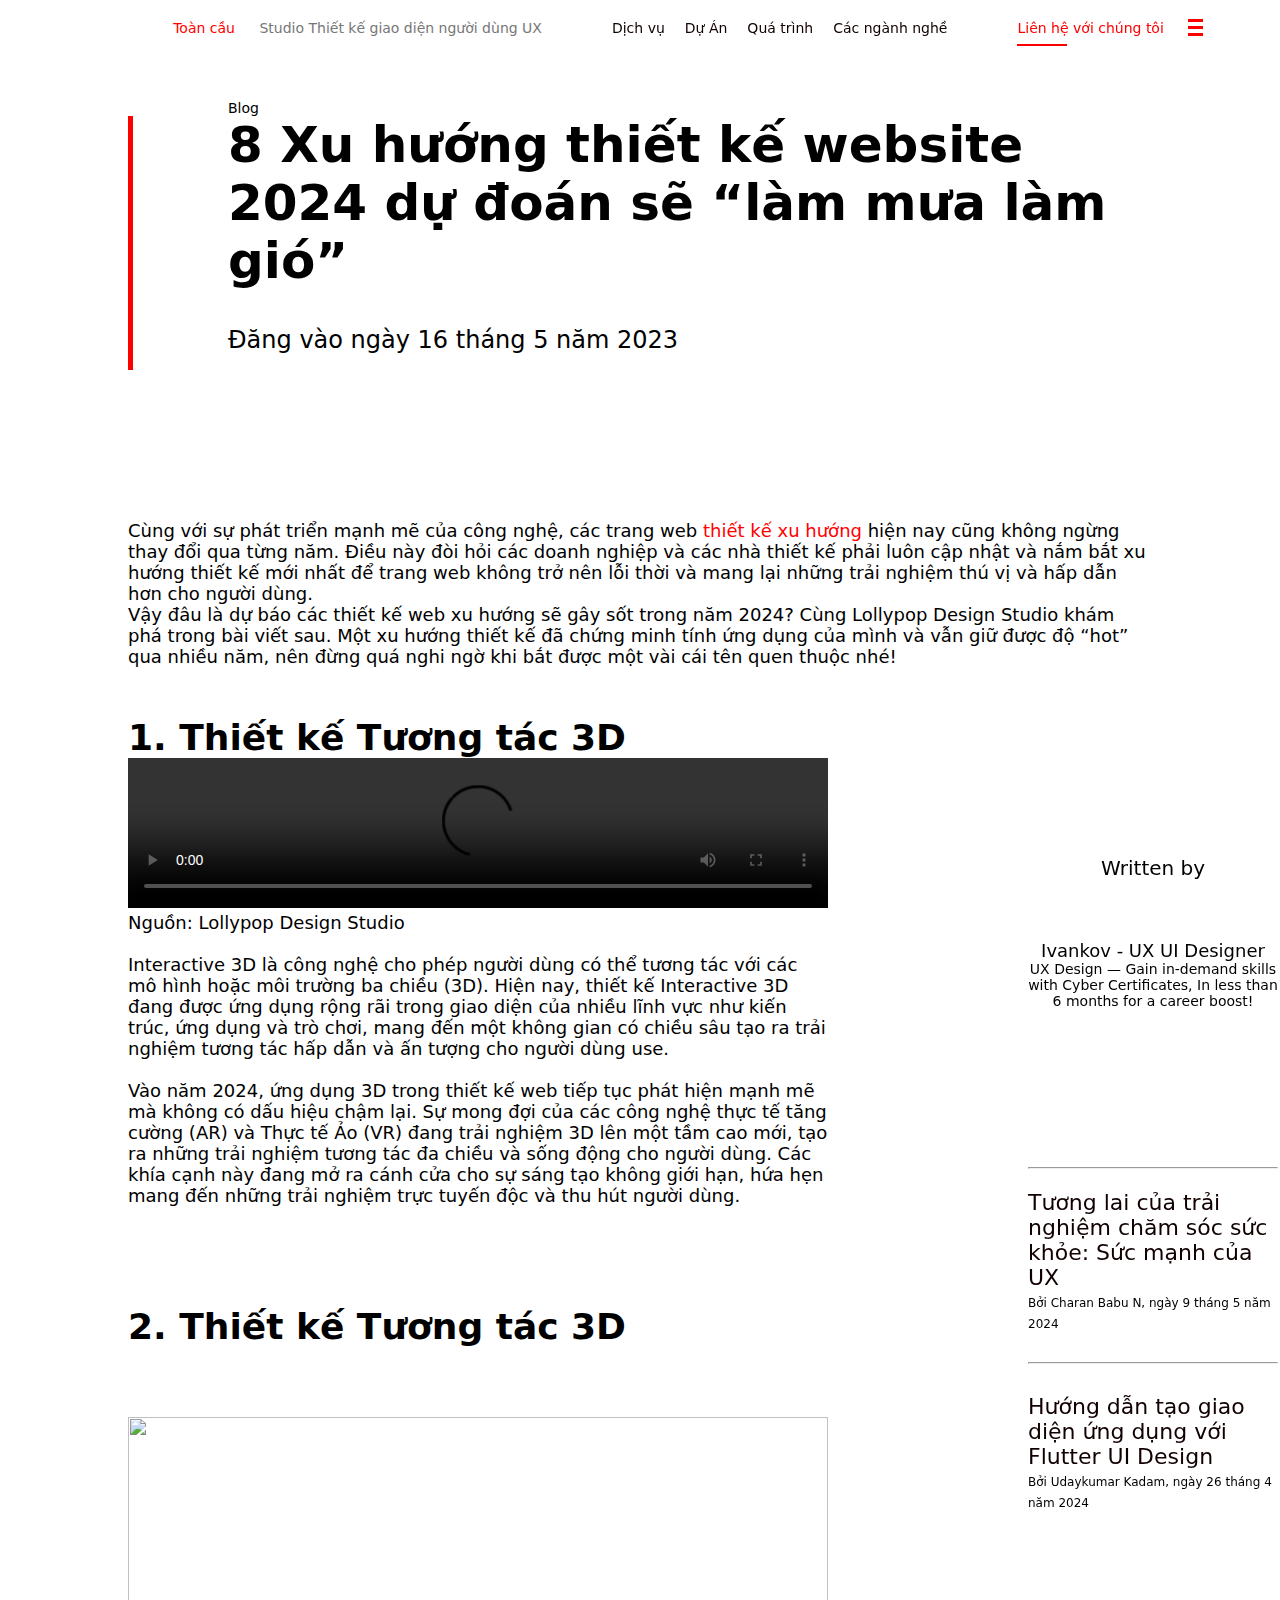
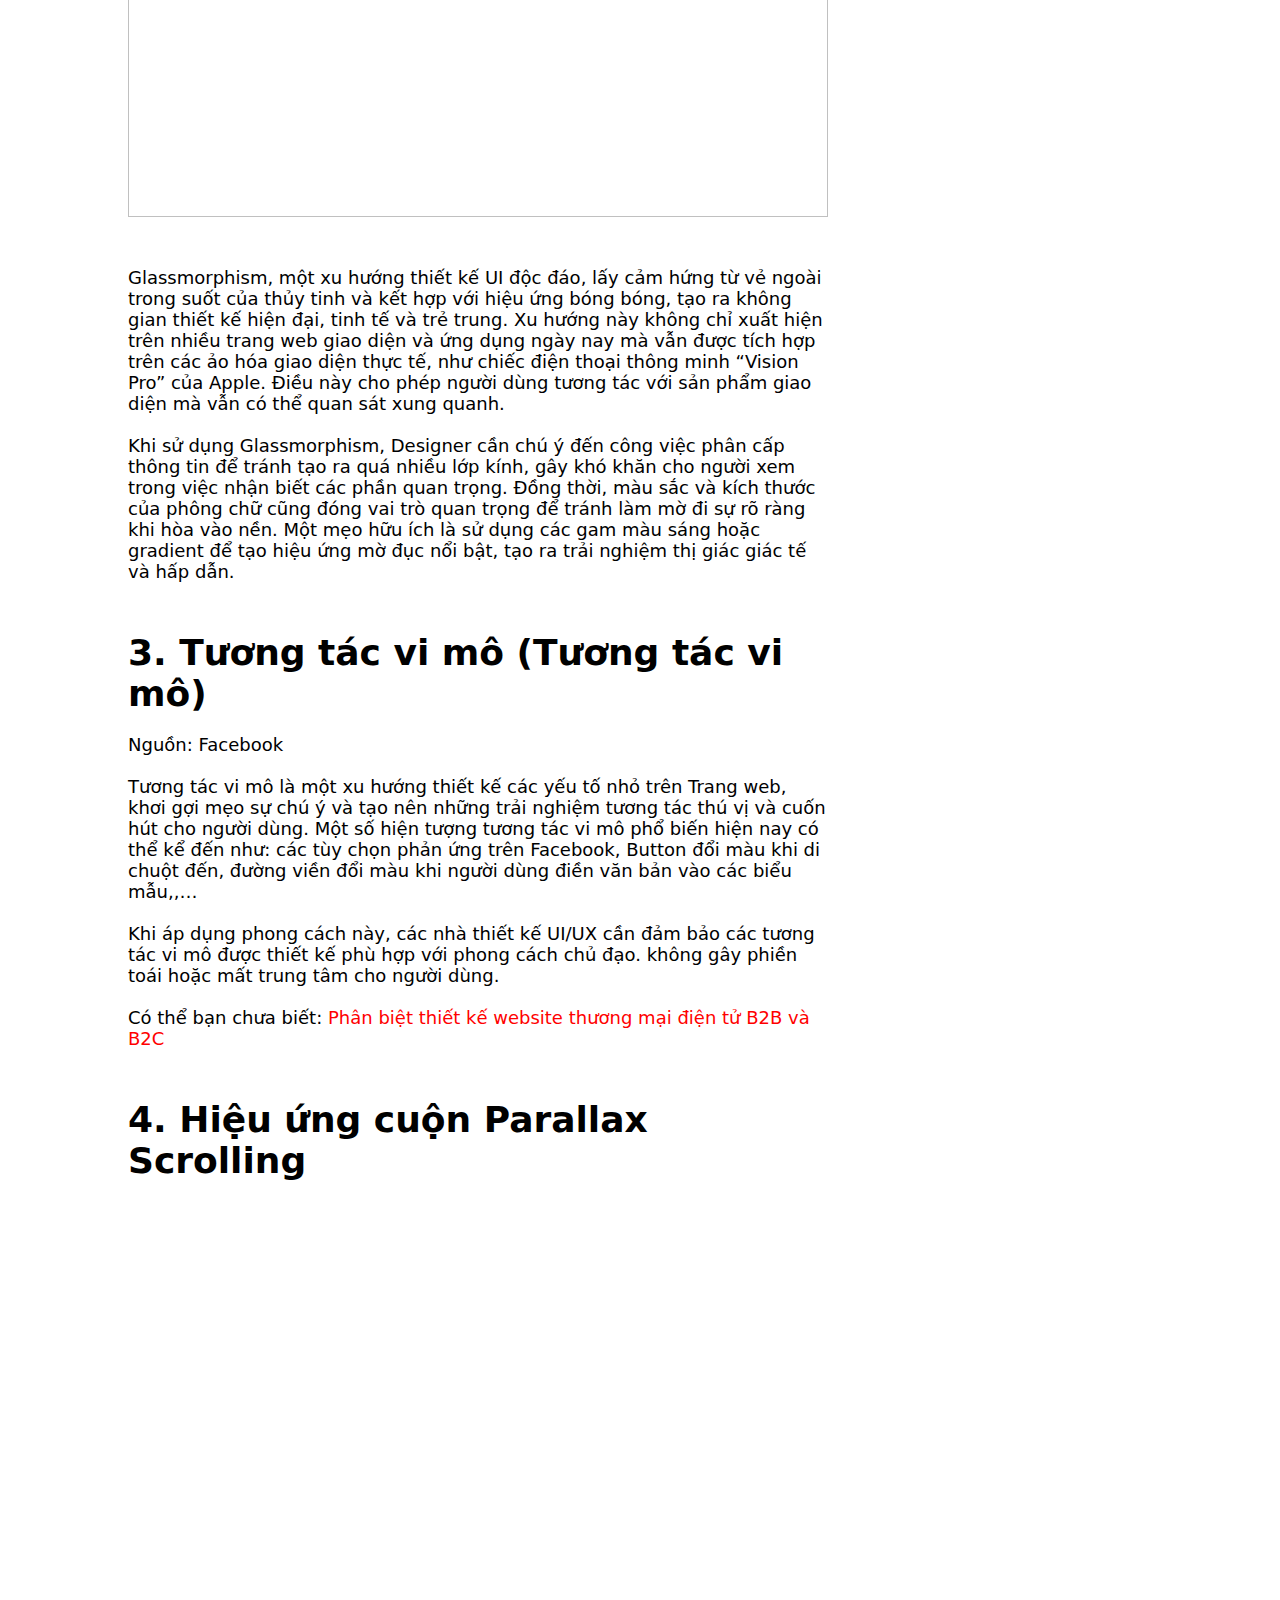
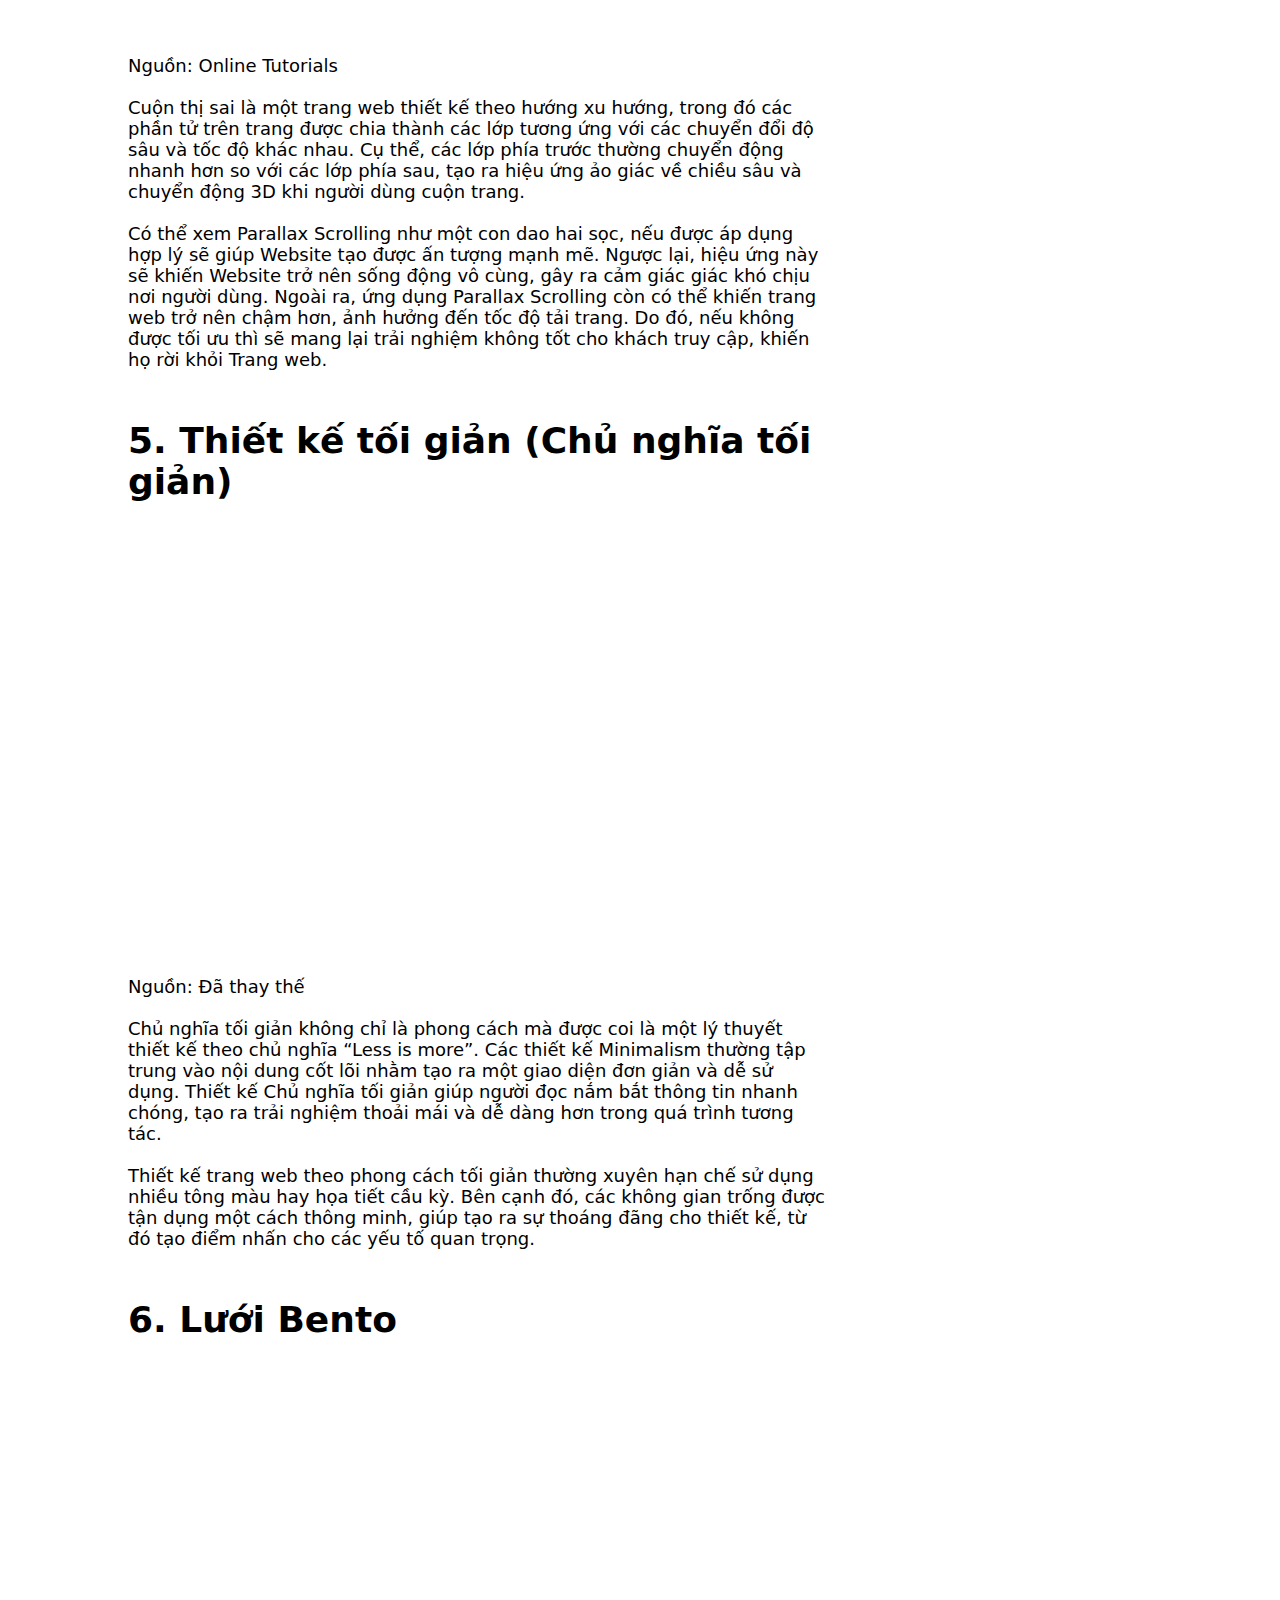
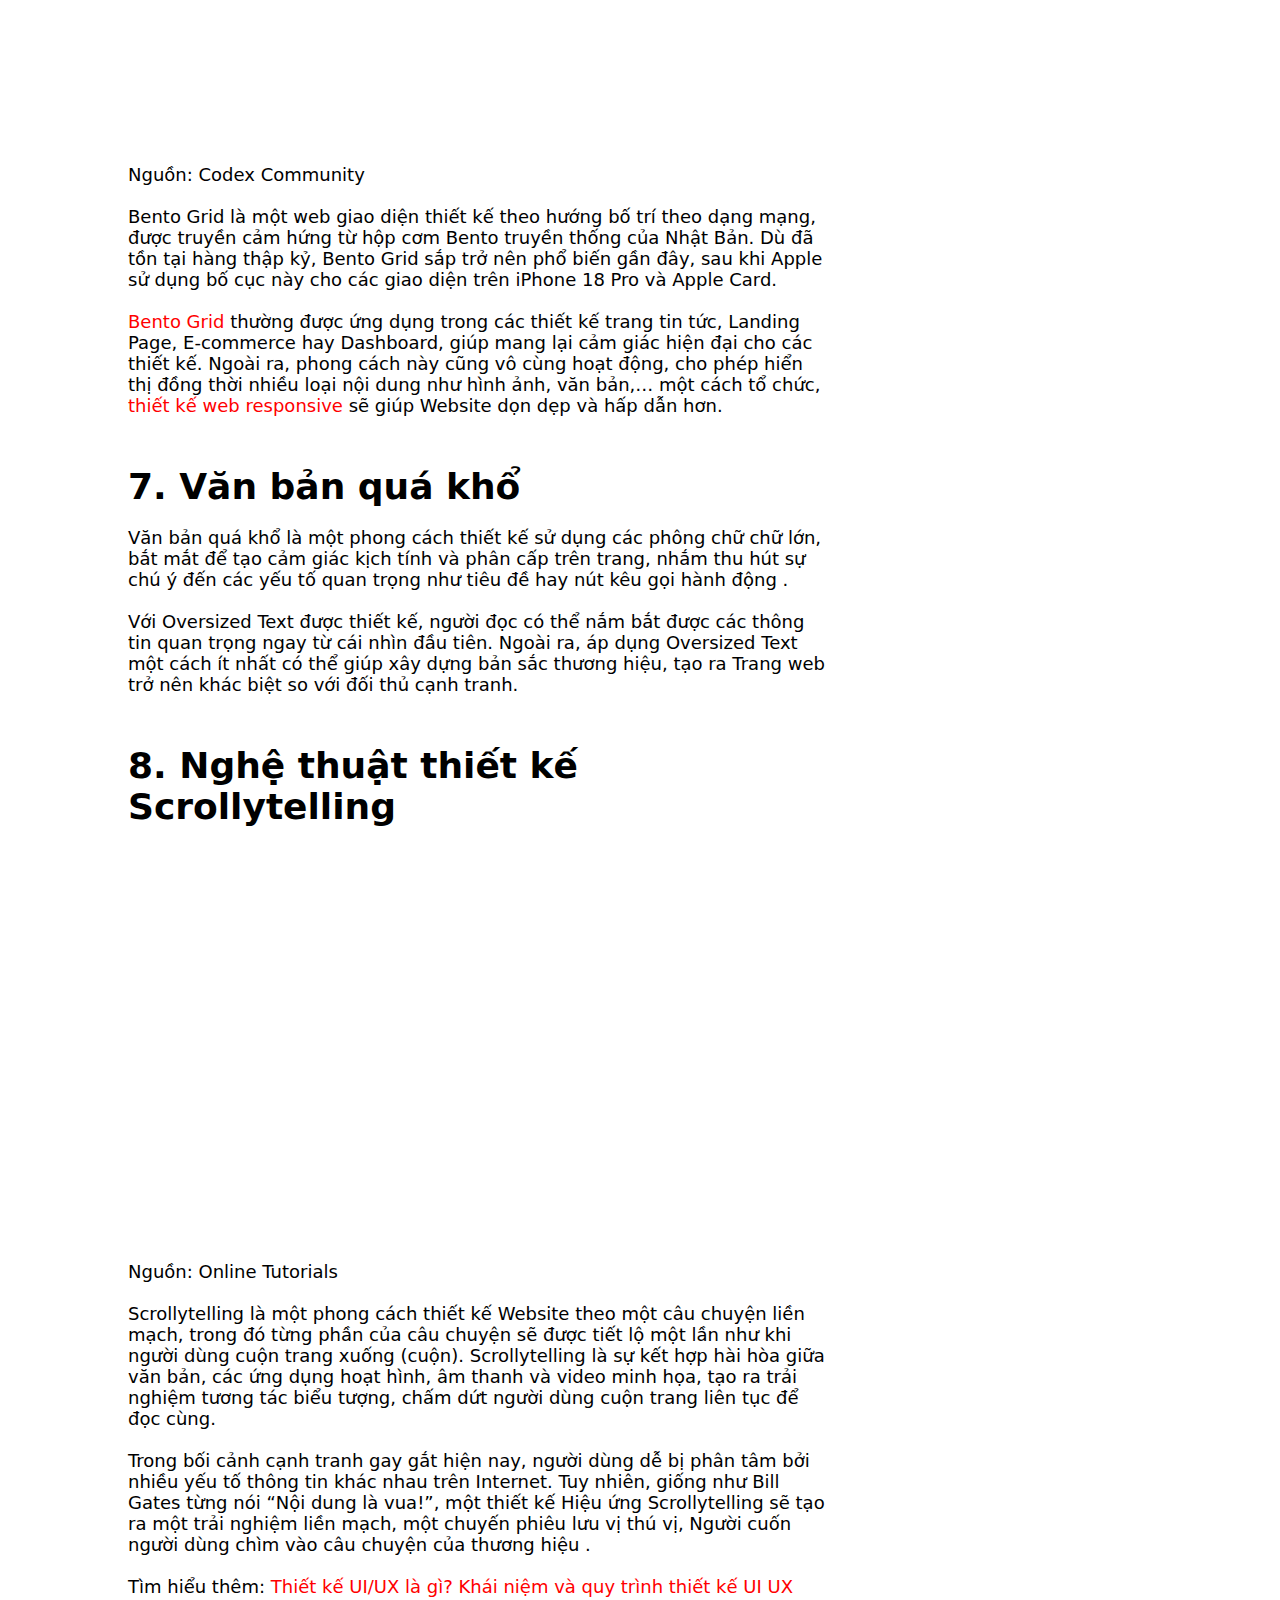
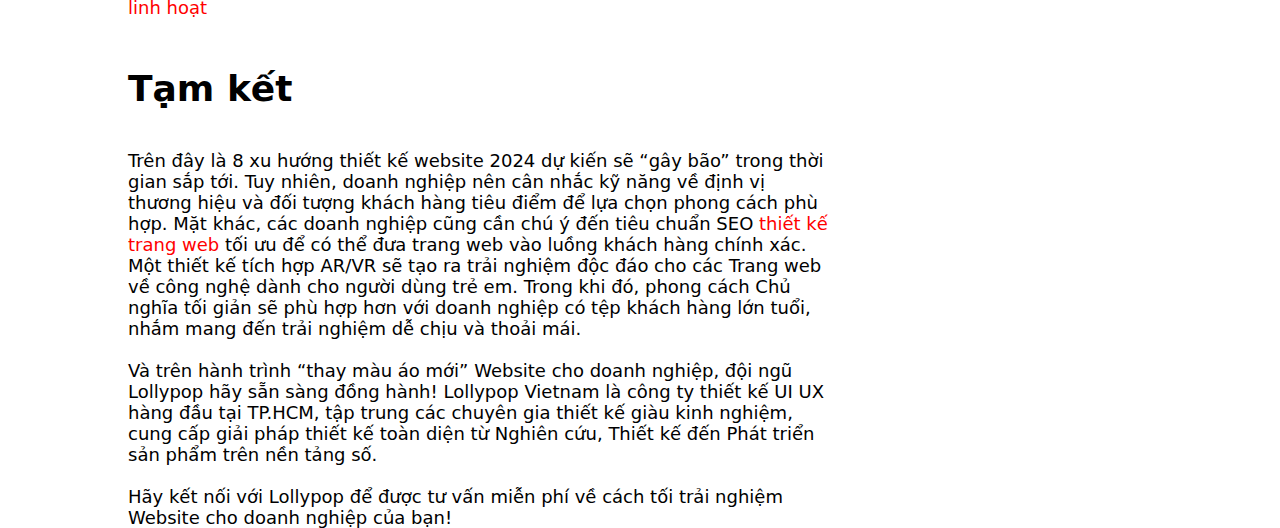
==== index.html @ e580ddae "first commit" ====
<!DOCTYPE html>
<html lang="en">
  <head>
    <meta charset="UTF-8" />
    <meta name="viewport" content="width=device-width, initial-scale=1.0" />
    <title>Document</title>
    <link rel="stylesheet" href="index.css" />
  </head>
  <body>
    <header class="header">
      <div class="container">
        <div class="logo">
          <img src="./img/youtube.png" alt="" width="45"/>
        </div>
        <div class="menu-head">
          <font style="color: #ff0000; margin-left: 100px;" class="drop">Toàn cầu</font>
          <span class="drop"
            ><img src="./img/down-arrow.png" alt="" width="10px"  class="drop"/>
          </span>
        </div>
        <span class="menu-head" style="margin-right: 50px; color:#777777;"
          >Studio Thiết kế giao diện người dùng UX</span
        >
        <ul class="menu-head" style="margin-right: 50px">
          <a href="" class="be"><li>Dịch vụ</li></a>
          <a href="" class="be"><li>Dự Án</li></a>
          <a href="" class="be"><li>Quá trình</li></a>
          <a href="" class="be"><li>Các ngành nghề</li></a>
        </ul>
        <div class="menu-head">
          <a href="" style="text-decoration: none;">
            <span class="contact" style="color: #ff0000"
              >Liên hệ với chúng tôi</span
            >
          </a>
        </div>
        <div class="menu-head">
          <div class="">
            <span class="rod"></span>
            <span class="rod"></span>
            <span class="rod"></span>
          </div>
        </div>
      </div>
    </header>
    <div class="main">
      <div class="advert" style="margin-bottom: 50px;">
        <span>Blog</span>
        <h3 style="font-size: 50px">
          8 Xu hướng thiết kế website 2024 dự đoán sẽ “làm mưa làm gió”
        </h3>
        <br>
        <div style="margin-top: 20px; font-size: 24px;">
          Đăng vào ngày 16 tháng 5 năm 2023
        </div>
      </div>
      <center>
        <div class="img-1" style="margin-top: 50px;" >
          <img
            src="https://lollypop.design/wp-content/uploads/2023/12/Xu-huong-thiet-ke.webp"
            alt=""
            width="900px";
          />
        </div>
      </center>
      <div style="margin-top: 50px; font-size: 18px" class="mid">
        <p>
          Cùng với sự phát triển mạnh mẽ của công nghệ, các trang web
          <span style="color: #ff0000">thiết kế xu hướng</span> hiện nay cũng
          không ngừng thay đổi qua từng năm. Điều này đòi hỏi các doanh nghiệp
          và các nhà thiết kế phải luôn cập nhật và nắm bắt xu hướng thiết kế
          mới nhất để trang web không trở nên lỗi thời và mang lại những trải
          nghiệm thú vị và hấp dẫn hơn cho người dùng.
          <br />
          Vậy đâu là dự báo các thiết kế web xu hướng sẽ gây sốt trong năm 2024?
          Cùng Lollypop Design Studio khám phá trong bài viết sau. Một xu hướng
          thiết kế đã chứng minh tính ứng dụng của mình và vẫn giữ được độ “hot”
          qua nhiều năm, nên đừng quá nghi ngờ khi bắt được một vài cái tên quen
          thuộc nhé!
        </p>
        <div class="introduce">
          <div style="margin-top: 50px; font-size: 18px">
            <h1>1. Thiết kế Tương tác 3D</h1>
            <video
              src="./video/5447981688879.mp4"
              type="video/mp4"
              autoplay="autoplay"
              controls
              width="700px"
            ></video>
            <span>
              Nguồn: Lollypop Design Studio <br />
              <br />
              Interactive 3D là công nghệ cho phép người dùng có thể tương tác
              với các mô hình hoặc môi trường ba chiều (3D). Hiện nay, thiết kế
              Interactive 3D đang được ứng dụng rộng rãi trong giao diện của
              nhiều lĩnh vực như kiến ​​trúc, ứng dụng và trò chơi, mang đến một
              không gian có chiều sâu tạo ra trải nghiệm tương tác hấp dẫn và ấn
              tượng cho người dùng use. <br />
              <br />
              Vào năm 2024, ứng dụng 3D trong thiết kế web tiếp tục phát hiện
              mạnh mẽ mà không có dấu hiệu chậm lại. Sự mong đợi của các công
              nghệ thực tế tăng cường (AR) và Thực tế Ảo (VR) đang trải nghiệm
              3D lên một tầm cao mới, tạo ra những trải nghiệm tương tác đa
              chiều và sống động cho người dùng. Các khía cạnh này đang mở ra
              cánh cửa cho sự sáng tạo không giới hạn, hứa hẹn mang đến những
              trải nghiệm trực tuyến độc và thu hút người dùng.
            </span>

            <h1 style="margin: 100px 0 70px 0">2. Thiết kế Tương tác 3D</h1>
            <img
              class="img-2"
              src="https://lollypop.design/wp-content/uploads/2023/12/Glassmorphism.webp"
              alt=""
              width="100%"
              height="400px"
              style="margin-bottom: 50px"
            />
            <span>
              Glassmorphism, một xu hướng thiết kế UI độc đáo, lấy cảm hứng từ
              vẻ ngoài trong suốt của thủy tinh và kết hợp với hiệu ứng bóng
              bóng, tạo ra không gian thiết kế hiện đại, tinh tế và trẻ trung.
              Xu hướng này không chỉ xuất hiện trên nhiều trang web giao diện và
              ứng dụng ngày nay mà vẫn được tích hợp trên các ảo hóa giao diện
              thực tế, như chiếc điện thoại thông minh “Vision Pro” của Apple.
              Điều này cho phép người dùng tương tác với sản phẩm giao diện mà
              vẫn có thể quan sát xung quanh. <br />
              <br />
              Khi sử dụng Glassmorphism, Designer cần chú ý đến công việc phân
              cấp thông tin để tránh tạo ra quá nhiều lớp kính, gây khó khăn cho
              người xem trong việc nhận biết các phần quan trọng. Đồng thời, màu
              sắc và kích thước của phông chữ cũng đóng vai trò quan trọng để
              tránh làm mờ đi sự rõ ràng khi hòa vào nền. Một mẹo hữu ích là sử
              dụng các gam màu sáng hoặc gradient để tạo hiệu ứng mờ đục nổi
              bật, tạo ra trải nghiệm thị giác giác tế và hấp dẫn.
            </span>
            <h1 style="margin: 50px 0 20px 0">
              3. Tương tác vi mô (Tương tác vi mô)
            </h1>
            <span> Nguồn: Facebook </span><br />
            <br />
            Tương tác vi mô là một xu hướng thiết kế các yếu tố nhỏ trên Trang
            web, khơi gợi mẹo sự chú ý và tạo nên những trải nghiệm tương tác
            thú vị và cuốn hút cho người dùng. Một số hiện tượng tương tác vi mô
            phổ biến hiện nay có thể kể đến như: các tùy chọn phản ứng trên
            Facebook, Button đổi màu khi di chuột đến, đường viền đổi màu khi
            người dùng điền văn bản vào các biểu mẫu,,… <br />
            <br />
            Khi áp dụng phong cách này, các nhà thiết kế UI/UX cần đảm bảo các
            tương tác vi mô được thiết kế phù hợp với phong cách chủ đạo. không
            gây phiền toái hoặc mất trung tâm cho người dùng. <br />
            <br />
            Có thể bạn chưa biết:
            <a class="bf"
              style="text-decoration: none; font-weight: 500; color: #ff0000"
              href="https://ecpmedia.vn/phan-biet-website-b2b-va-website-b2c.html#:~:text=Tr%C3%AAn%20trang%20web%20B2B%2C%20kh%C3%A1ch,%C4%91%C6%A1n%20h%C3%A0ng%20th%C6%B0%E1%BB%9Dng%20nh%E1%BB%8F%20h%C6%A1n."
              >Phân biệt thiết kế website thương mại điện tử B2B và B2C</a
            >
            <h1 style="margin: 50px 0 20px 0">
              4. Hiệu ứng cuộn Parallax Scrolling
            </h1>

            <iframe
              width="100%"
              height="400px"
              src="https://www.youtube.com/embed/1wfeqDyMUx4?si=R-SqBSIS5teNuy8n"
              title="YouTube video player"
              frameborder="0"
              allow="accelerometer; autoplay; clipboard-write; encrypted-media; gyroscope; picture-in-picture; web-share"
              referrerpolicy="strict-origin-when-cross-origin"
              allowfullscreen
              style="margin-bottom: 50px"
            ></iframe>
            <span
              >Nguồn: Online Tutorials <br />
              <br />
              Cuộn thị sai là một trang web thiết kế theo hướng xu hướng, trong
              đó các phần tử trên trang được chia thành các lớp tương ứng với
              các chuyển đổi độ sâu và tốc độ khác nhau. Cụ thể, các lớp phía
              trước thường chuyển động nhanh hơn so với các lớp phía sau, tạo ra
              hiệu ứng ảo giác về chiều sâu và chuyển động 3D khi người dùng
              cuộn trang. <br />
              <br />
              Có thể xem Parallax Scrolling như một con dao hai sọc, nếu được áp
              dụng hợp lý sẽ giúp Website tạo được ấn tượng mạnh mẽ. Ngược lại,
              hiệu ứng này sẽ khiến Website trở nên sống động vô cùng, gây ra
              cảm giác giác khó chịu nơi người dùng. Ngoài ra, ứng dụng Parallax
              Scrolling còn có thể khiến trang web trở nên chậm hơn, ảnh hưởng
              đến tốc độ tải trang. Do đó, nếu không được tối ưu thì sẽ mang lại
              trải nghiệm không tốt cho khách truy cập, khiến họ rời khỏi Trang
              web.
            </span>
            <h1 style="margin: 50px 0 20px 0">
              5. Thiết kế tối giản (Chủ nghĩa tối giản)
            </h1>
            <iframe width="100%" height="400px" src="https://www.youtube.com/embed/hKqfo_IlpHw?si=e-3-QXuI9QgFCE3s" title="YouTube video player" 
            frameborder="0" allow="accelerometer; autoplay; clipboard-write; encrypted-media; gyroscope; picture-in-picture; web-share" 
            referrerpolicy="strict-origin-when-cross-origin" allowfullscreen style="margin-bottom: 50px">
            </iframe>
            <span
              >Nguồn: Đã thay thế<br />
              <br />
              Chủ nghĩa tối giản không chỉ là phong cách mà được coi là một lý thuyết thiết kế theo chủ nghĩa “Less is more”. Các thiết kế Minimalism thường tập trung vào nội dung cốt lõi nhằm tạo ra một giao diện đơn giản và dễ sử dụng. Thiết kế Chủ nghĩa tối giản giúp người đọc nắm bắt thông tin nhanh chóng, tạo ra trải nghiệm thoải mái và dễ dàng hơn trong quá trình tương tác. <br />
              <br />
              Thiết kế trang web theo phong cách tối giản thường xuyên hạn chế sử dụng nhiều tông màu hay họa tiết cầu kỳ. Bên cạnh đó, các không gian trống được tận dụng một cách thông minh, giúp tạo ra sự thoáng đãng cho thiết kế, từ đó tạo điểm nhấn cho các yếu tố quan trọng.
            </span>
            <h1 style="margin: 50px 0 20px 0">
              6. Lưới Bento 
            </h1>
            <iframe width="100%" height="400" src="https://www.youtube.com/embed/yJnKIEogUbM?si=kvM3NB99e82Geryz" title="YouTube video player" frameborder="0" allow="accelerometer; autoplay; clipboard-write; encrypted-media; gyroscope; picture-in-picture; web-share" referrerpolicy="strict-origin-when-cross-origin" allowfullscreen></iframe>
            <span
              >Nguồn: Codex Community <br />
              <br />
              Bento Grid là một web giao diện thiết kế theo hướng bố trí theo dạng mạng, được truyền cảm hứng từ hộp cơm Bento truyền thống của Nhật Bản. Dù đã tồn tại hàng thập kỷ, Bento Grid sắp trở nên phổ biến gần đây, sau khi Apple sử dụng bố cục này cho các giao diện trên iPhone 18 Pro và Apple Card. <br />
              <br />
             <a href="" class="bf">Bento Grid</a> thường được ứng dụng trong các thiết kế trang tin tức, Landing Page, E-commerce hay Dashboard, giúp mang lại cảm giác hiện đại cho các thiết kế. Ngoài ra, phong cách này cũng vô cùng hoạt động, cho phép hiển thị đồng thời nhiều loại nội dung như hình ảnh, văn bản,… một cách tổ chức,  <a href="" class="bf">thiết kế web responsive</a> sẽ giúp Website dọn dẹp và hấp dẫn hơn. 
            </span>
            <h1 style="margin: 50px 0 20px 0">
              7. Văn bản quá khổ 
            </h1>
            <span> 
              Văn bản quá khổ là một phong cách thiết kế sử dụng các phông chữ chữ lớn, bắt mắt để tạo cảm giác kịch tính và phân cấp trên trang, nhắm thu hút sự chú ý đến các yếu tố quan trọng như tiêu đề hay nút kêu gọi hành động . <br />
              <br>
              Với Oversized Text được thiết kế, người đọc có thể nắm bắt được các thông tin quan trọng ngay từ cái nhìn đầu tiên. Ngoài ra, áp dụng Oversized Text một cách ít nhất có thể giúp xây dựng bản sắc thương hiệu, tạo ra Trang web trở nên khác biệt so với đối thủ cạnh tranh.
            </span>
            <h1 style="margin: 50px 0 20px 0">
              8. Nghệ thuật thiết kế Scrollytelling  
            </h1>
            <iframe width="100%" height="400" src="https://www.youtube.com/embed/jPynh2Ul4Aw?si=-gxBsfIbNi-ZfkmP" title="YouTube video player" frameborder="0" allow="accelerometer; autoplay; clipboard-write; encrypted-media; gyroscope; picture-in-picture; web-share" referrerpolicy="strict-origin-when-cross-origin" allowfullscreen style="margin-bottom: 10px;"></iframe>
            <span
              >Nguồn: Online Tutorials <br />
              <br />
              Scrollytelling là một phong cách thiết kế Website theo một câu chuyện liền mạch, trong đó từng phần của câu chuyện sẽ được tiết lộ một lần như khi người dùng cuộn trang xuống (cuộn). Scrollytelling là sự kết hợp hài hòa giữa văn bản, các ứng dụng hoạt hình, âm thanh và video minh họa, tạo ra trải nghiệm tương tác biểu tượng, chấm dứt người dùng cuộn trang liên tục để đọc cùng. <br />
              <br />
              Trong bối cảnh cạnh tranh gay gắt hiện nay, người dùng dễ bị phân tâm bởi nhiều yếu tố thông tin khác nhau trên Internet. Tuy nhiên, giống như Bill Gates từng nói “Nội dung là vua!”, một thiết kế Hiệu ứng Scrollytelling sẽ tạo ra một trải nghiệm liền mạch, một chuyến phiêu lưu vị thú vị, Người cuốn người dùng chìm vào câu chuyện của thương hiệu . 
              <br>
              <br>
              Tìm hiểu thêm: <a href="" class="bf">Thiết kế UI/UX là gì? Khái niệm và quy trình thiết kế UI UX linh hoạt</a>
            </span> 
            <h1 style="margin: 50px 0 20px 0">
              Tạm kết
            </h1>
            <span
              > 
              <br />
              Trên đây là 8 xu hướng thiết kế website 2024 dự kiến ​​sẽ “gây bão” trong thời gian sắp tới. Tuy nhiên, doanh nghiệp nên cân nhắc kỹ năng về định vị thương hiệu và đối tượng khách hàng tiêu điểm để lựa chọn phong cách phù hợp. Mặt khác, các doanh nghiệp cũng cần chú ý đến tiêu chuẩn SEO <a href="" class="bf">thiết kế trang web</a> tối ưu để có thể đưa trang web vào luồng khách hàng chính xác. Một thiết kế tích hợp AR/VR sẽ tạo ra trải nghiệm độc đáo cho các Trang web về công nghệ dành cho người dùng trẻ em. Trong khi đó, phong cách Chủ nghĩa tối giản sẽ phù hợp hơn với doanh nghiệp có tệp khách hàng lớn tuổi, nhắm mang đến trải nghiệm dễ chịu và thoải mái. <br />
              <br />
              Và trên hành trình “thay màu áo mới” Website cho doanh nghiệp, đội ngũ Lollypop hãy sẵn sàng đồng hành! Lollypop Vietnam là  công ty thiết kế UI UX hàng đầu tại TP.HCM, tập trung các chuyên gia thiết kế giàu kinh nghiệm, cung cấp giải pháp thiết kế toàn diện từ Nghiên cứu, Thiết kế đến Phát triển sản phẩm trên nền tảng số. 
              <br> <br>
              Hãy kết nối với Lollypop để được tư vấn miễn phí về cách tối trải nghiệm Website cho doanh nghiệp của bạn!
            </span>
          </div>
          <div class="my-profile">
            <div class="profile" style="padding-left: 200px">
              <div class="avt">
                <span style="font-size: 20px; margin: 30px"> Written by</span>
                <img
                  src="https://i.pinimg.com/564x/b9/28/e1/b928e1f1ea31e024cf2ceb8fe65083db.jpg"
                  alt=""
                  style="border-radius: 50%"
                  width="200px"
                />
                <span style="margin-top: 30px;">Ivankov - UX UI Designer </span>
                <center style="font-size: 14px">
                  UX Design — Gain in-demand skills with Cyber Certificates, In
                  less than 6 months for a career boost!
                </center>
              </div>
              <hr style="width:100%; margin-top: px;">
              <br>
              <div>
                <a href="" style="text-decoration: none; font-weight: 500; color: #110000; font-size: 22px;">Tương lai của trải nghiệm chăm sóc sức khỏe: Sức mạnh của UX</a> <br>
               
                <span style="font-size: 12px;">
                   Bởi
                  Charan Babu N, ngày 9 tháng 5 năm 2024
                </span> 
                <hr style="width:100%; margin: 30px 0 30px 0;">
                <a href="" style="text-decoration: none; font-weight: 500; color: #110000; font-size: 22px;">Hướng dẫn tạo giao diện ứng dụng với Flutter UI Design
                 </a> <br>
             
                  <span style="font-size: 20px; font-size: 12px;">
                    Bởi Udaykumar Kadam, ngày 26 tháng 4 năm 2024
                 </span> 
            </div>
          </div>
        </div>
        
      </div>
      
    </div>
     
  </body>
</html>
---- index.css ----
* {
  box-sizing: border-box;
  padding: 0;
  margin: 0;
}
body {
  font-family: system-ui, "Segoe UI", "Open Sans", "Helvetica Neue", sans-serif;
  background-color: #ffffff;
  display: flex;
  justify-content: center;
  font-size: 14px;
  flex-direction: column;
  align-items: center;
  width: 100%;
}
header {
  display: flex;
  align-items: center;
  justify-content: center;
}
.container {
  display: flex;
  flex-direction: row;
  align-items: center;
  justify-content: center;
  width: 100%;
  margin-top: 45px;
  padding-top: 10px;
  border-radius: 10px;
  position: fixed;
  background-color: #ffffff;
  z-index: 999;
  transition: 0.3s;
}

ul.menu-head {
  list-style: none;
  display: flex;
  flex-direction: row;
}
ul.menu-head li {
  padding: 10px;
}
.menu-head {
  margin: 0 10px 0 10px;
  position: relative;
}
span.contact::before {
  content: "";
  width: 50px;
  height: 2px;
  bottom: -10px;
  background-color: #ff0000;
  position: absolute;
  transition: 0.2s;
}
span.contact:hover::before {
  width: 100%;
}
.rod {
  display: block;
  width: 15px;
  height: 3px;
  background-color: #ff0000;
  position: relative;
  margin: 4px;
}
.main {
  width: 80%;
  display: flex;
  justify-content: center;
  flex-direction: column;
}
.advert {
  margin-top: 100px;
  width: 100%;
  position: relative;
  padding-left: 100px;
  transition: 0.3s;
}
.advert h3::before {
  content: "";
  width: 5px;
  height: 100%;
  left: 0;
  background-color: #ff0000;
  position: absolute;
  transition: 0.2s;
}
.advert h3:hover::before {
  width: 20px;
}

div.img {
  position: relative;
}
.img-1 img {
  transition: 0.5s;
}
.img-1 img:hover {
  width: 910px;
}
img.img-2 {
  transition: 0.3s;
}
img.img-2:hover {
  width: 101%;
}
.introduce {
  display: flex;
  position: relative;
  width: 70%;
}

.profile {
  position: -webkit-sticky;
  position: sticky;
  top: 10px;
  display: flex;
  align-items: center;
  justify-content: center;
  flex-direction: column;
}
.avt {
  background-color: #fff;
  width: 250px;
  height: 500px;
  display: flex;
  align-items: center;
  justify-content: center;
  flex-direction: column;
}
.bf {
  text-decoration: none;
  font-weight: 500;
  color: #ff0000;
  position: relative;
}
a.bf::before {
  content: "";
  width: 0px;
  height: 2px;
  bottom: 0;
  background-color: #ff0000;
  position: absolute;
  transition: 0.3s;
}
a.bf:hover::before {
  width: 100%;
}
.be {
  text-decoration: none;
  color: #110000;
  position: relative;
}
a.be::before {
  content: "";
  width: 0px;
  height: 2px;
  bottom: 0;
  background-color: #110000;
  position: absolute;
  transition: 0.3s;
}
a.be:hover::before {
  width: 100%;
}

.end {
  margin: 50px 0 50px 0;
  width: 100%;
  height: 200px;
  background-color: #001100;
  border-radius: 4px;
  display: flex;
  align-items: center;
  justify-content: center;
}

.button {
  padding: 1em 2em;
  border: none;
  border-radius: 5px;
  font-weight: bold;
  letter-spacing: 2px;
  text-transform: uppercase;
  color: #ff0000;
  transition: all 500ms;
  font-size: 18px;
  position: relative;
  overflow: hidden;
  outline: 2px solid #ff0000;
}

button:hover {
  color: #ffffff;
  transform: scale(1.05);
  outline: 2px solid #ff0000;
  box-shadow: 2px 3px 10px -2px #ff0000;
}

button::before {
  content: "";
  position: absolute;
  left: -50px;
  top: 0;
  width: 0;
  height: 100%;
  background-color: #ff0000;
  transform: skewX(45deg);
  z-index: -1;
  transition: width 500ms;
}

button:hover::before {
  width: 200%;
}
.drop:hover {
  cursor: pointer;
}
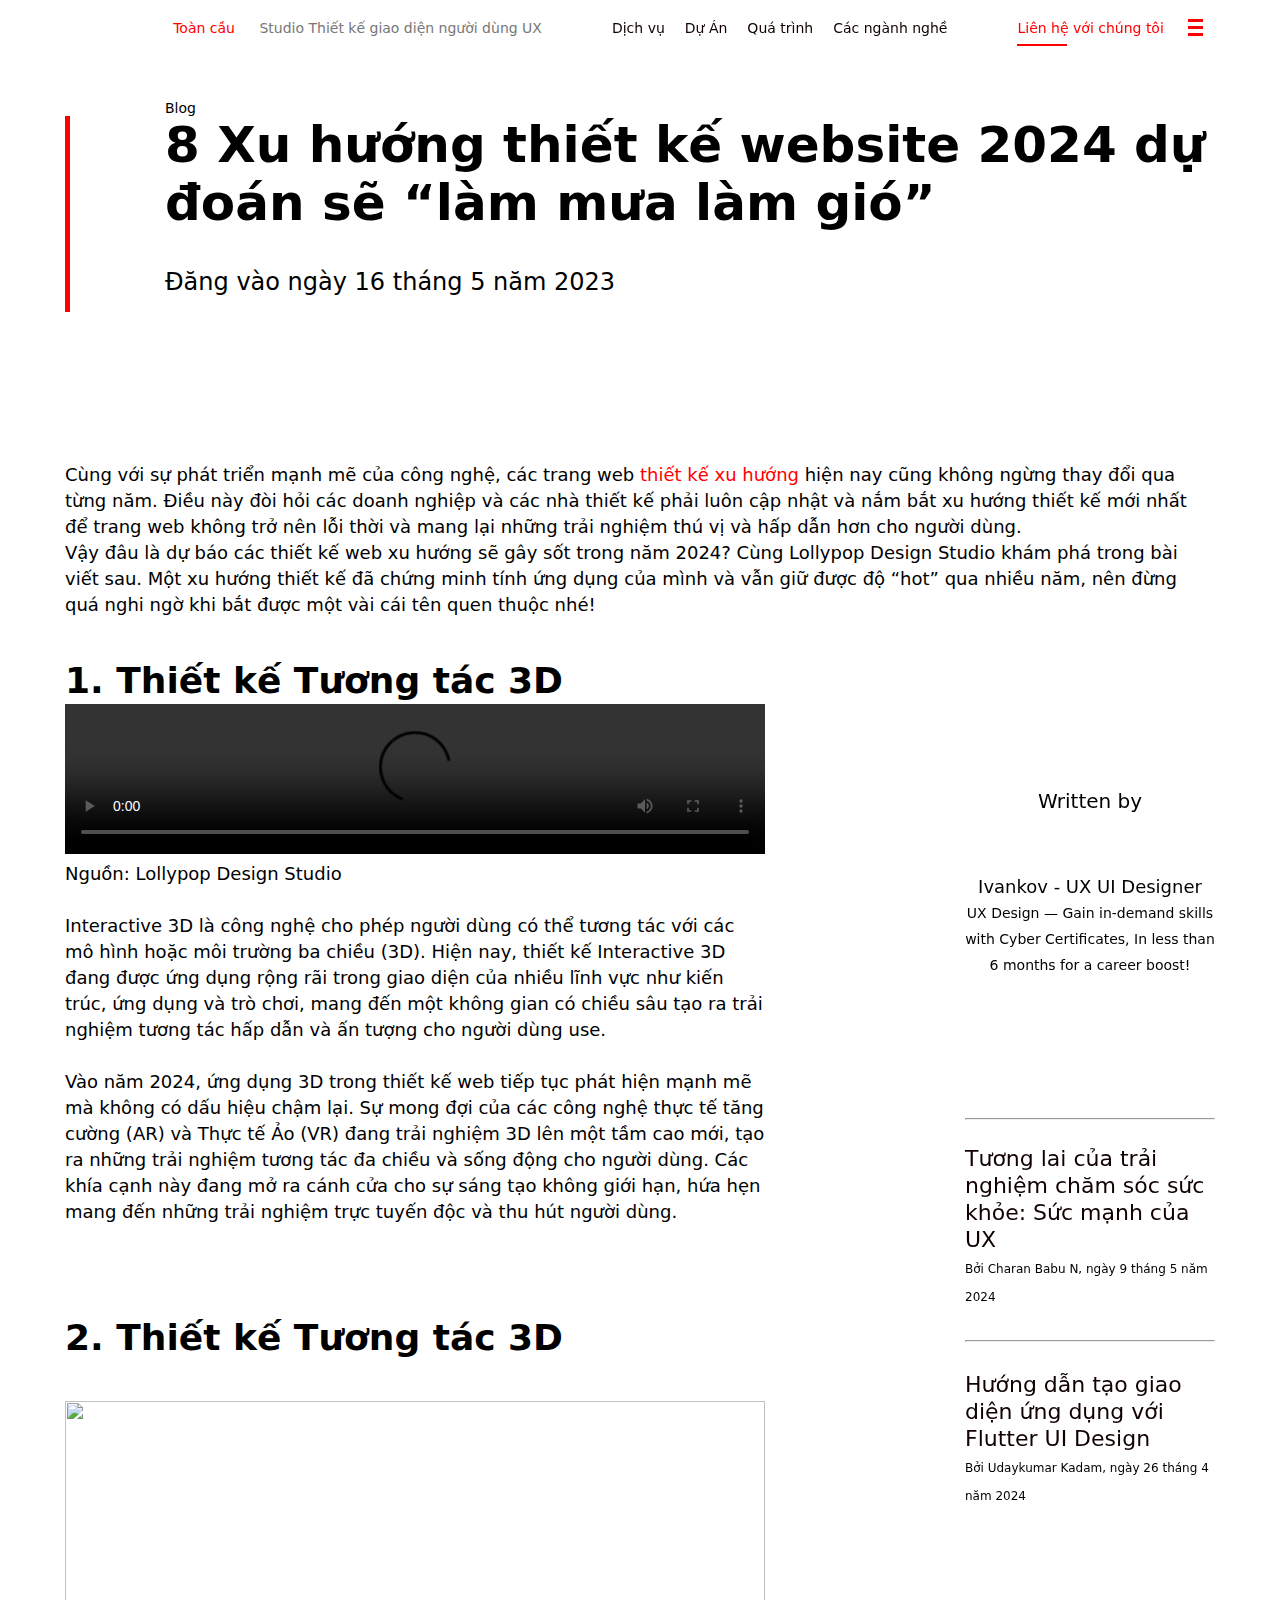
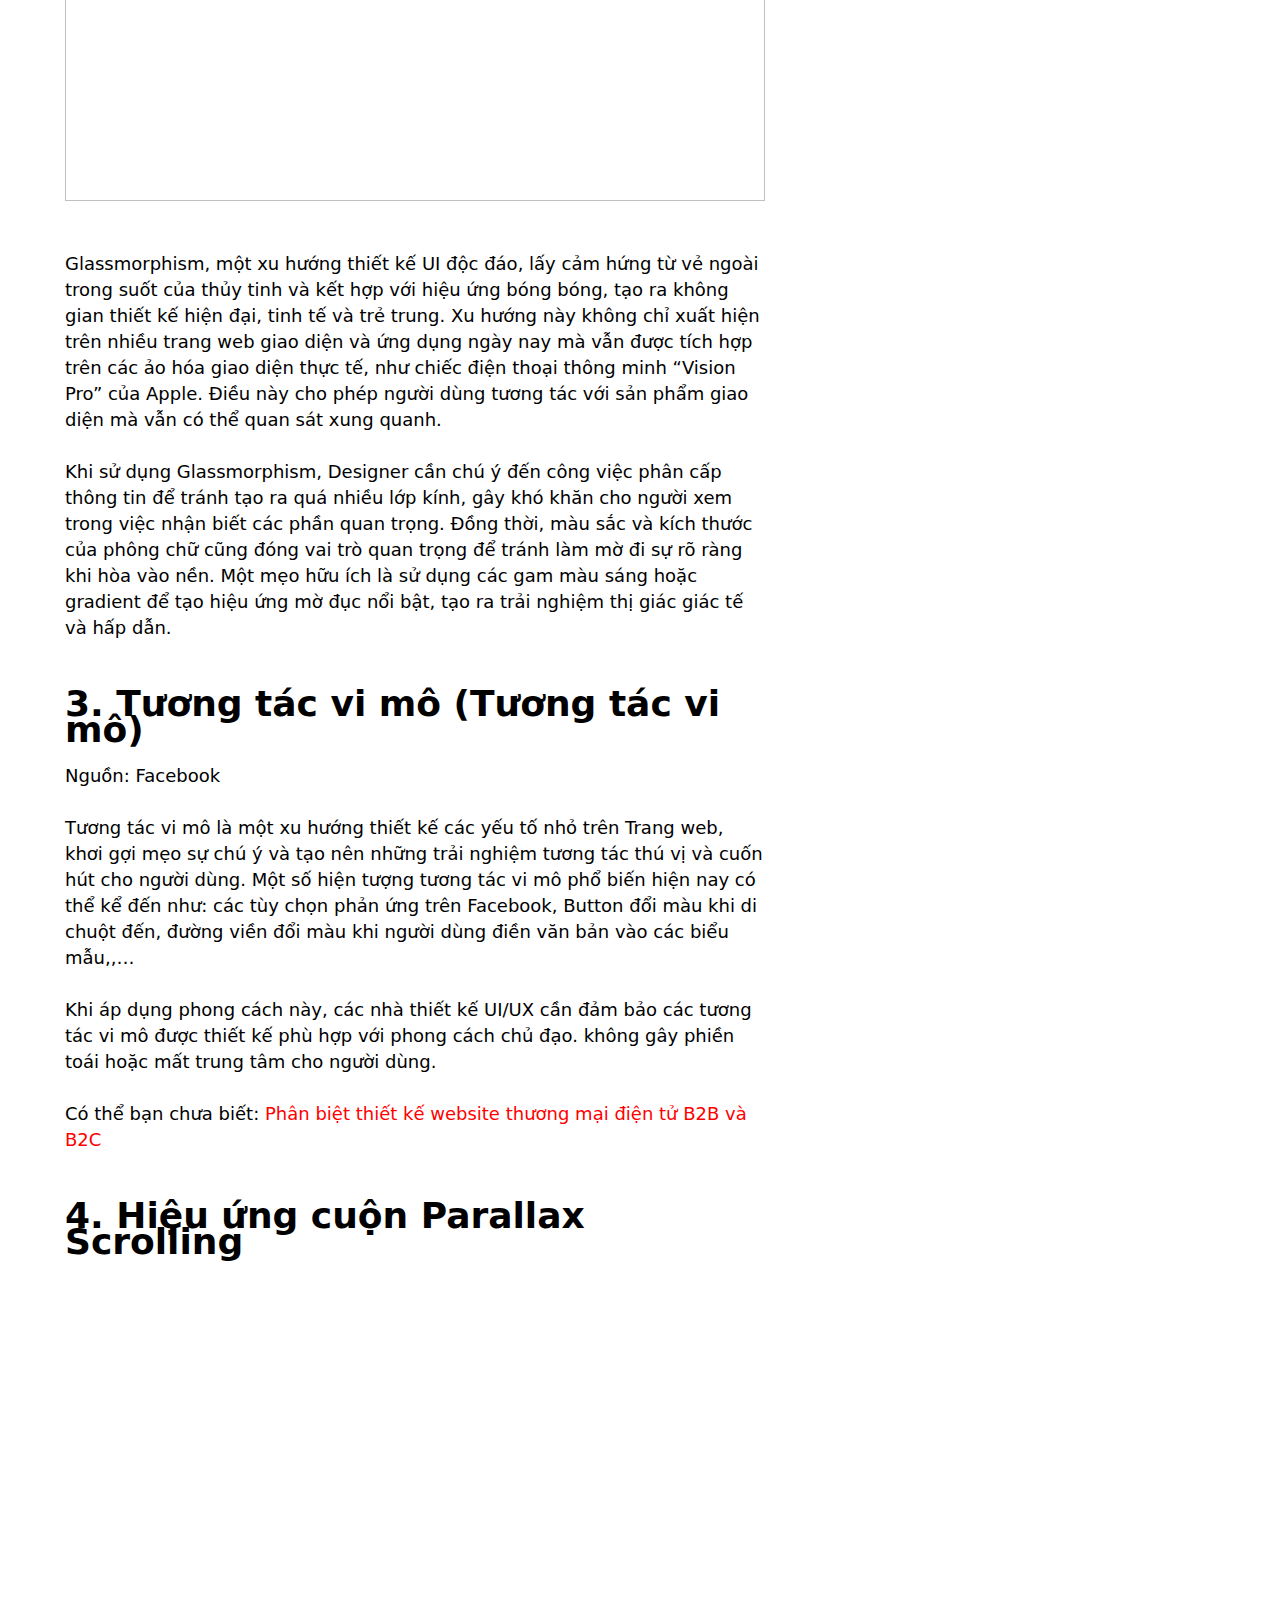
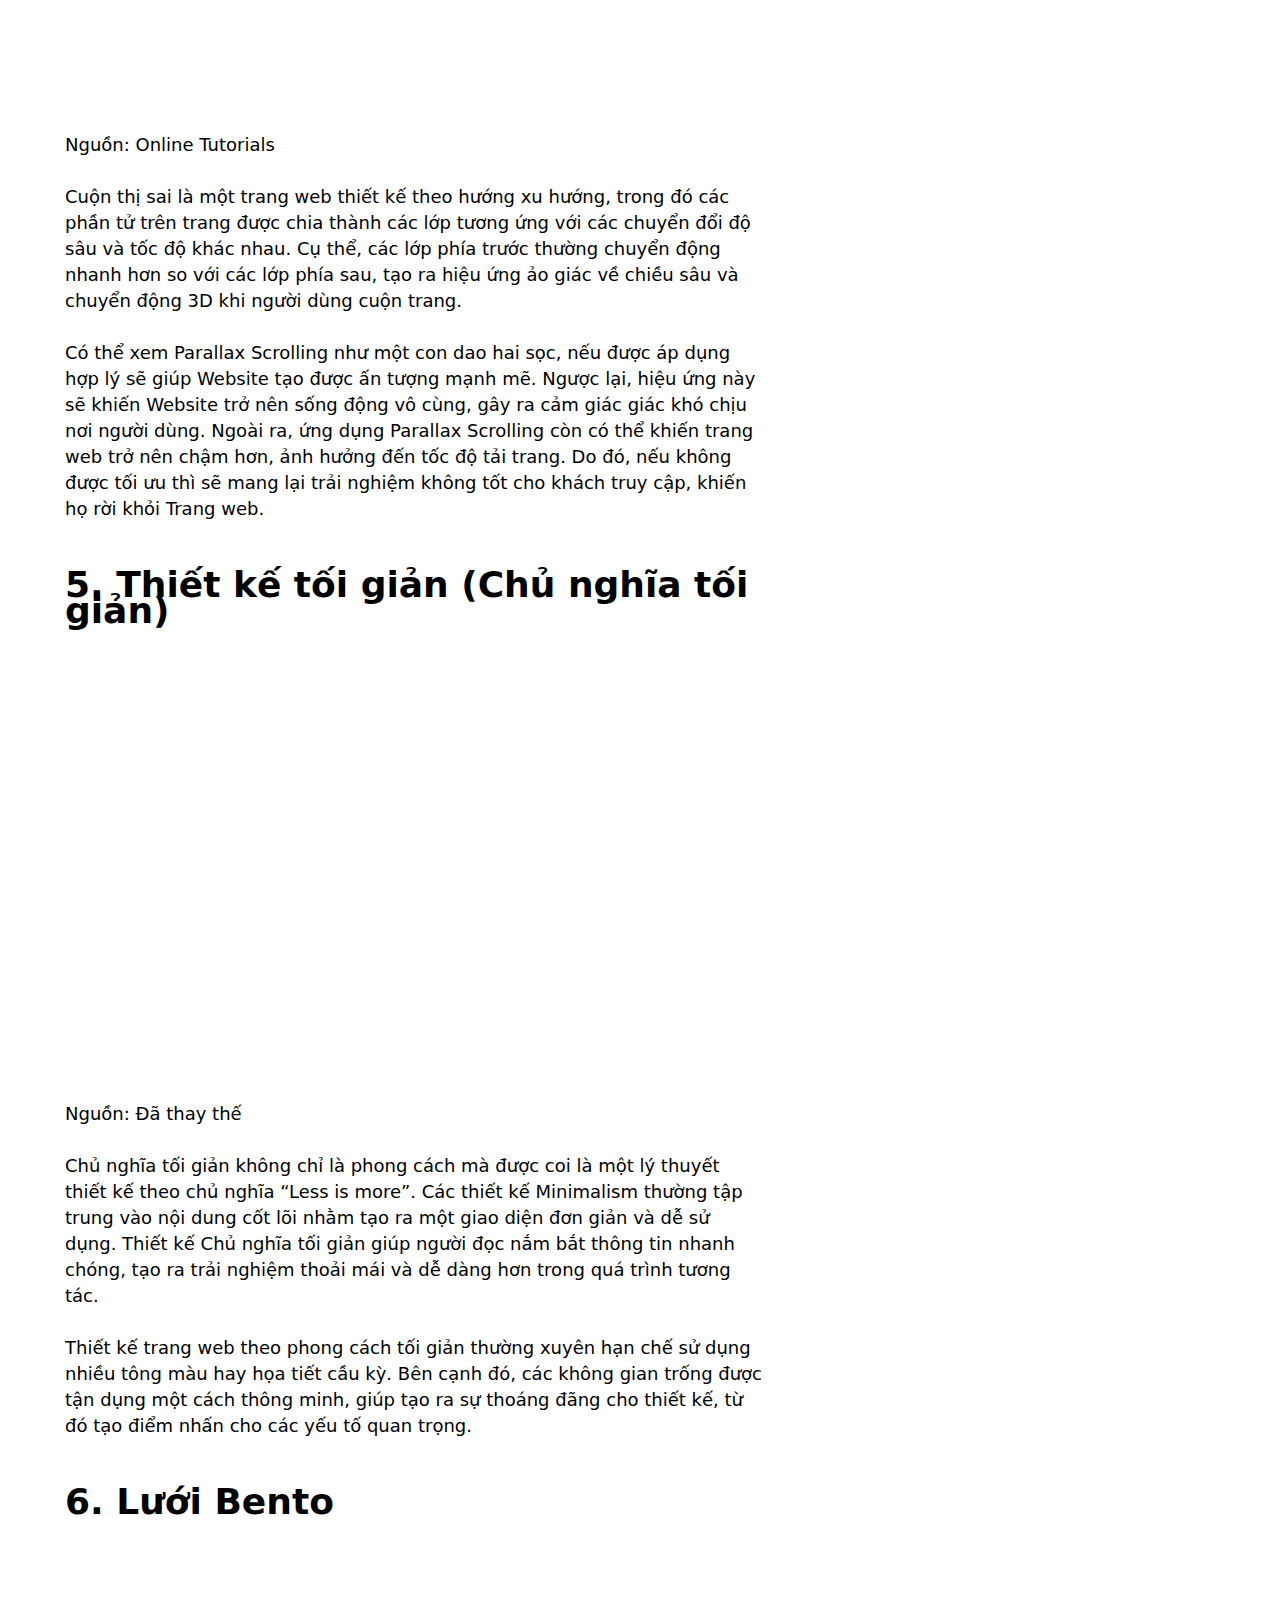
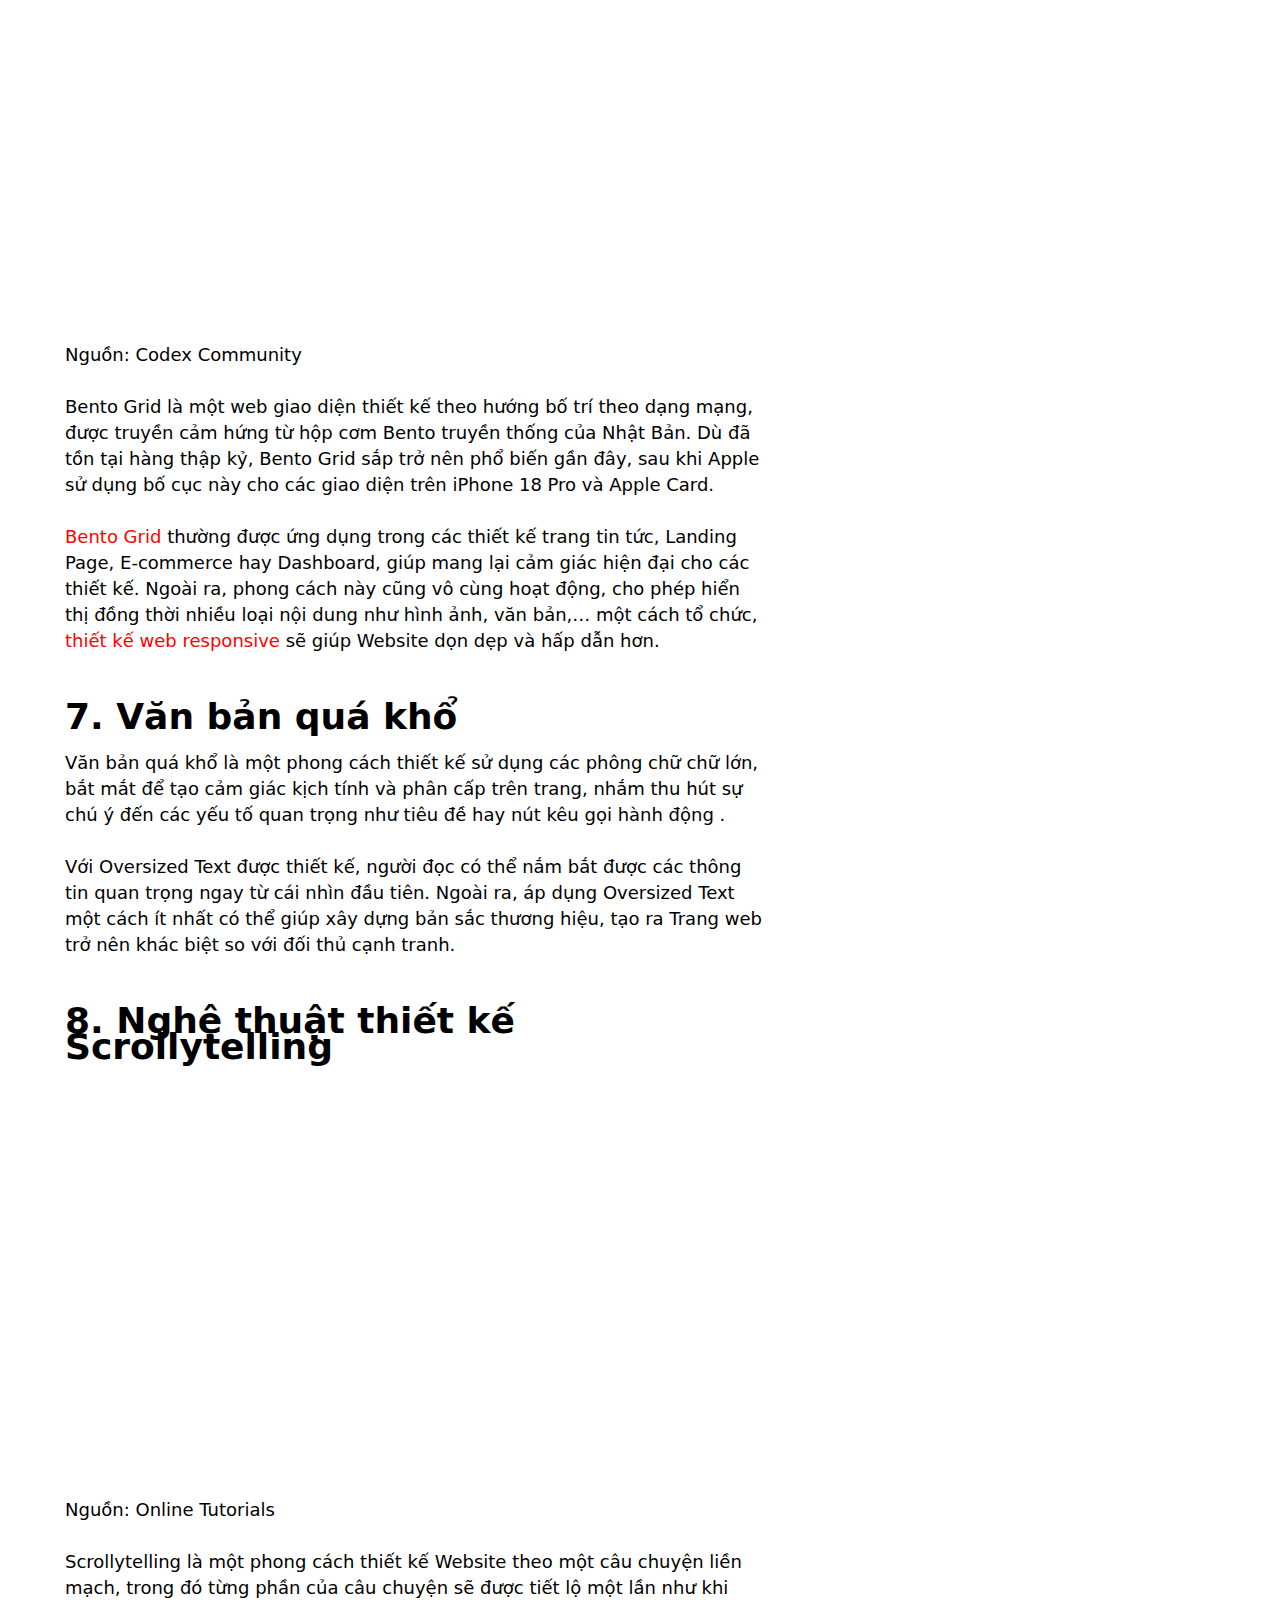
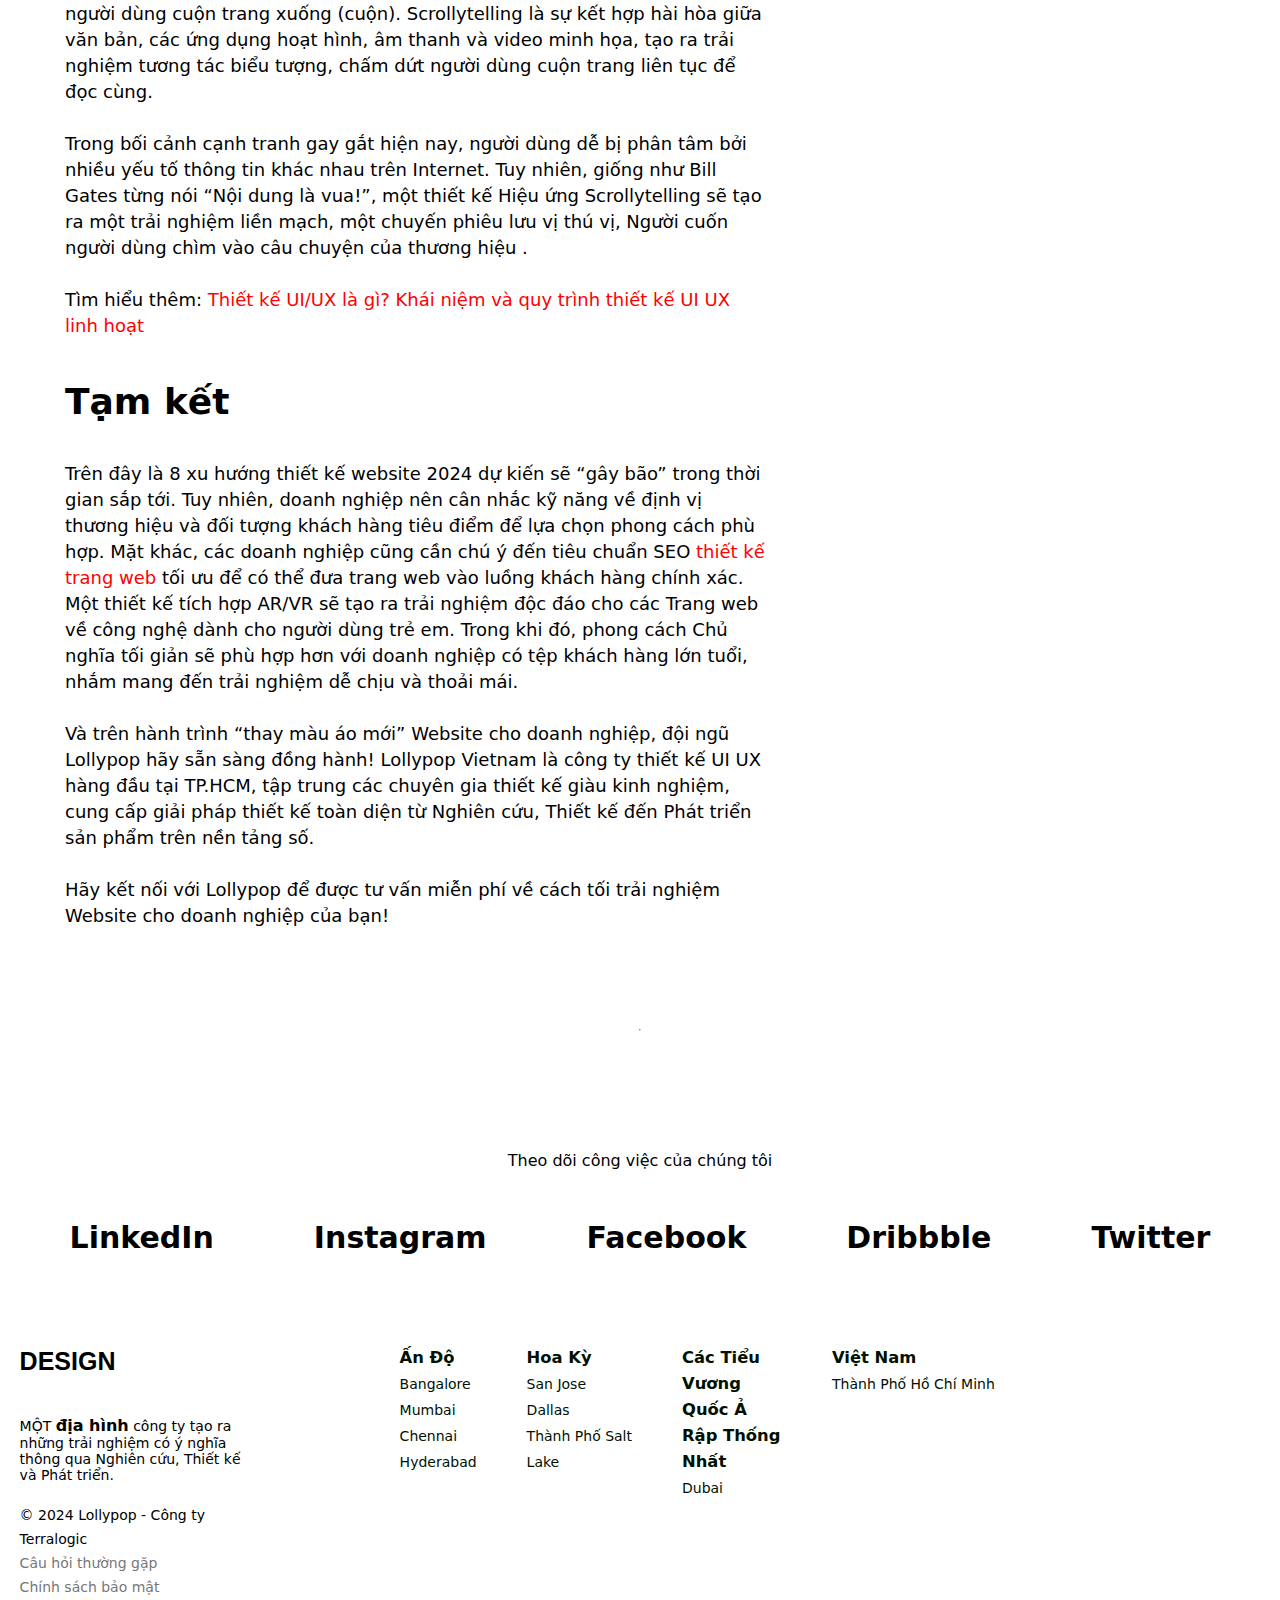
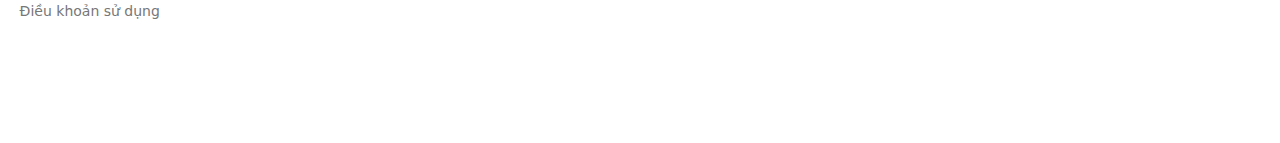
==== commit 61abbabc: "update lan 3" ====
--- a/index.html
+++ b/index.html
@@ -63,7 +63,7 @@
           />
         </div>
       </center>
-      <div style="margin-top: 50px; font-size: 18px" class="mid">
+      <div style="margin-top: 50px; font-size: 18px; line-height: 26px;" class="mid">
         <p>
           Cùng với sự phát triển mạnh mẽ của công nghệ, các trang web
           <span style="color: #ff0000">thiết kế xu hướng</span> hiện nay cũng
@@ -87,6 +87,7 @@
               autoplay="autoplay"
               controls
               width="700px"
+              style="margin-top: 10px;"
             ></video>
             <span>
               Nguồn: Lollypop Design Studio <br />
@@ -107,12 +108,12 @@
               trải nghiệm trực tuyến độc và thu hút người dùng.
             </span>
 
-            <h1 style="margin: 100px 0 70px 0">2. Thiết kế Tương tác 3D</h1>
+            <h1 style="margin: 100px 0 50px 0">2. Thiết kế Tương tác 3D</h1>
             <img
               class="img-2"
               src="https://lollypop.design/wp-content/uploads/2023/12/Glassmorphism.webp"
               alt=""
-              width="100%"
+              width="700px"
               height="400px"
               style="margin-bottom: 50px"
             />
@@ -161,7 +162,7 @@
             </h1>
 
             <iframe
-              width="100%"
+              width="700px"
               height="400px"
               src="https://www.youtube.com/embed/1wfeqDyMUx4?si=R-SqBSIS5teNuy8n"
               title="YouTube video player"
@@ -193,7 +194,7 @@
             <h1 style="margin: 50px 0 20px 0">
               5. Thiết kế tối giản (Chủ nghĩa tối giản)
             </h1>
-            <iframe width="100%" height="400px" src="https://www.youtube.com/embed/hKqfo_IlpHw?si=e-3-QXuI9QgFCE3s" title="YouTube video player" 
+            <iframe width="700px" height="400px" src="https://www.youtube.com/embed/hKqfo_IlpHw?si=e-3-QXuI9QgFCE3s" title="YouTube video player" 
             frameborder="0" allow="accelerometer; autoplay; clipboard-write; encrypted-media; gyroscope; picture-in-picture; web-share" 
             referrerpolicy="strict-origin-when-cross-origin" allowfullscreen style="margin-bottom: 50px">
             </iframe>
@@ -207,7 +208,7 @@
             <h1 style="margin: 50px 0 20px 0">
               6. Lưới Bento 
             </h1>
-            <iframe width="100%" height="400" src="https://www.youtube.com/embed/yJnKIEogUbM?si=kvM3NB99e82Geryz" title="YouTube video player" frameborder="0" allow="accelerometer; autoplay; clipboard-write; encrypted-media; gyroscope; picture-in-picture; web-share" referrerpolicy="strict-origin-when-cross-origin" allowfullscreen></iframe>
+            <iframe width="700px" height="400" src="https://www.youtube.com/embed/yJnKIEogUbM?si=kvM3NB99e82Geryz" title="YouTube video player" frameborder="0" allow="accelerometer; autoplay; clipboard-write; encrypted-media; gyroscope; picture-in-picture; web-share" referrerpolicy="strict-origin-when-cross-origin" allowfullscreen></iframe>
             <span
               >Nguồn: Codex Community <br />
               <br />
@@ -226,7 +227,7 @@
             <h1 style="margin: 50px 0 20px 0">
               8. Nghệ thuật thiết kế Scrollytelling  
             </h1>
-            <iframe width="100%" height="400" src="https://www.youtube.com/embed/jPynh2Ul4Aw?si=-gxBsfIbNi-ZfkmP" title="YouTube video player" frameborder="0" allow="accelerometer; autoplay; clipboard-write; encrypted-media; gyroscope; picture-in-picture; web-share" referrerpolicy="strict-origin-when-cross-origin" allowfullscreen style="margin-bottom: 10px;"></iframe>
+            <iframe width="700px" height="400" src="https://www.youtube.com/embed/jPynh2Ul4Aw?si=-gxBsfIbNi-ZfkmP" title="YouTube video player" frameborder="0" allow="accelerometer; autoplay; clipboard-write; encrypted-media; gyroscope; picture-in-picture; web-share" referrerpolicy="strict-origin-when-cross-origin" allowfullscreen style="margin-bottom: 10px;"></iframe>
             <span
               >Nguồn: Online Tutorials <br />
               <br />
@@ -285,10 +286,75 @@
             </div>
           </div>
         </div>
-        
-      </div>
-      
+      </div>   
     </div>
-     
+    <hr style="margin-top: 100px;">
+    <footer>
+       <div class="container-footer">
+        <div class="head-footer">
+          <center style="font-size: 16px;">Theo dõi công việc của chúng tôi</center>
+          <center style="font-size: 30px; font-weight: 800;" class="social">
+            <ul>
+              <a><li class="l1">LinkedIn</li></a>
+              <a><li class="l2">Instagram</li></a>
+              <a><li class="l3">Facebook</li></a>
+              <a><li class="l4">Dribbble</li></a>
+              <a><li class="l5">Twitter</li></a>
+            </ul>
+          </center>
+        </div>
+          <div class="bottom-footer">
+            <div class="bottom-footer-left">
+              <a href="">
+                <button>
+                  DESIGN
+                </button>
+              </a>
+              <p style="padding-bottom: 20px;">
+                MỘT <span style="font-weight: 650; font-size: 16px; ">địa hình</span> công ty tạo ra những trải nghiệm có ý nghĩa thông qua Nghiên cứu, Thiết kế và Phát triển.
+              </p>
+              <ul>
+                <li><p>© 2024 Lollypop - Công ty Terralogic</p></li>
+                <a style="color: #777777;"><li>Câu hỏi thường gặp</li></a>
+                <a style="color: #777777;"><li>Chính sách bảo mật</li></a>
+                <a style="color: #777777;"><li>Điều khoản sử dụng</li></a>
+              </ul>
+              
+            </div>
+            <div class="bottom-footer-right" style="margin-left: 100px;"> 
+              <div class="right-element">
+                <a href="">
+                  <h3>Ấn Độ</h3>
+                  <div>Bangalore</div>
+                  <div>Mumbai</div>
+                  <div>Chennai</div>
+                  <div>Hyderabad</div>
+                </a>
+              </div>
+              <div class="right-element">
+                <a href="">
+                  <h3>Hoa Kỳ</h3>
+                  <div>San Jose</div>
+                  <div>Dallas</div>
+                  <div>Thành Phố Salt</div>
+                  <div>Lake</div>
+                </a>
+              </div>
+              <div class="right-element">
+                <a href="">
+                  <h3 style="width: 100px;">Các Tiểu Vương Quốc Ả Rập Thống Nhất</h3>
+                  <div>Dubai</div>
+                </a>
+              </div>
+              <div class="right-element">
+                <a href="">
+                  <h3>Việt Nam</h3>
+                  <div>Thành Phố Hồ Chí Minh</div>
+                </a>
+              </div>
+            </div>
+          </div>
+       </div>
+    </footer>
   </body>
 </html>
--- a/index.css
+++ b/index.css
@@ -3,6 +3,7 @@
   padding: 0;
   margin: 0;
 }
+
 body {
   font-family: system-ui, "Segoe UI", "Open Sans", "Helvetica Neue", sans-serif;
   background-color: #ffffff;
@@ -11,7 +12,6 @@
   font-size: 14px;
   flex-direction: column;
   align-items: center;
-  width: 100%;
 }
 header {
   display: flex;
@@ -70,13 +70,14 @@
   display: flex;
   justify-content: center;
   flex-direction: column;
+  align-items: center;
 }
 .advert {
   margin-top: 100px;
-  width: 100%;
   position: relative;
   padding-left: 100px;
   transition: 0.3s;
+  width: 1150px;
 }
 .advert h3::before {
   content: "";
@@ -90,6 +91,12 @@
 .advert h3:hover::before {
   width: 20px;
 }
+.mid {
+  display: flex;
+  flex-direction: column;
+  justify-content: center;
+  width: 1150px;
+}
 
 div.img {
   position: relative;
@@ -109,7 +116,6 @@
 .introduce {
   display: flex;
   position: relative;
-  width: 70%;
 }
 
 .profile {
@@ -177,44 +183,104 @@
   justify-content: center;
 }
 
-.button {
-  padding: 1em 2em;
-  border: none;
-  border-radius: 5px;
-  font-weight: bold;
-  letter-spacing: 2px;
-  text-transform: uppercase;
-  color: #ff0000;
-  transition: all 500ms;
-  font-size: 18px;
-  position: relative;
-  overflow: hidden;
-  outline: 2px solid #ff0000;
-}
-
-button:hover {
-  color: #ffffff;
-  transform: scale(1.05);
-  outline: 2px solid #ff0000;
-  box-shadow: 2px 3px 10px -2px #ff0000;
-}
-
-button::before {
-  content: "";
-  position: absolute;
-  left: -50px;
-  top: 0;
-  width: 0;
-  height: 100%;
-  background-color: #ff0000;
-  transform: skewX(45deg);
-  z-index: -1;
-  transition: width 500ms;
-}
-
-button:hover::before {
-  width: 200%;
-}
 .drop:hover {
   cursor: pointer;
 }
+
+footer {
+  margin: 100px 0 100px 0;
+  width: 100%;
+  padding: 20px;
+  display: flex;
+  align-items: center;
+  justify-content: center;
+}
+.social ul {
+  list-style: none;
+  display: flex;
+  flex-direction: row;
+  justify-content: center;
+  margin: 20px 0 60px 0;
+}
+.social ul li {
+  margin: 30px 50px 30px 50px;
+}
+
+button {
+  text-decoration: none;
+  font-size: 25px;
+  border: none;
+  background: none;
+  font-weight: 600;
+  font-family: "Poppins", sans-serif;
+  cursor: pointer;
+  margin-bottom: 38px;
+}
+
+button::before {
+  margin-left: auto;
+}
+
+button::after,
+button::before {
+  content: "";
+  width: 0%;
+  height: 2px;
+  background: #f44336;
+  display: block;
+  transition: 0.5s;
+}
+
+button:hover::after,
+button:hover::before {
+  width: 100%;
+}
+
+.head-footer ul li {
+  cursor: pointer;
+  transition: 0.3s;
+}
+.head-footer ul li:hover {
+  font-size: 29px;
+}
+
+.head-footer ul li.l1:hover {
+  color: #ff6666;
+}
+.head-footer ul li.l2:hover {
+  color: #ff3300;
+}
+.head-footer ul li.l3:hover {
+  color: #0099ff;
+}
+.head-footer ul li.l4:hover {
+  color: #ff33cc;
+}
+.head-footer ul li.l5:hover {
+  color: #0099ff;
+}
+
+.bottom-footer {
+  display: flex;
+  flex-direction: row;
+}
+.bottom-footer-left {
+  width: 230px;
+}
+.bottom-footer-left ul {
+  list-style: none;
+  line-height: 24px;
+  font-size: 14px;
+  width: 100%;
+}
+.right-element {
+  margin-left: 50px;
+}
+.right-element a {
+  text-decoration: none;
+  line-height: 26px;
+  color: #001100;
+}
+.bottom-footer-right {
+  display: flex;
+}
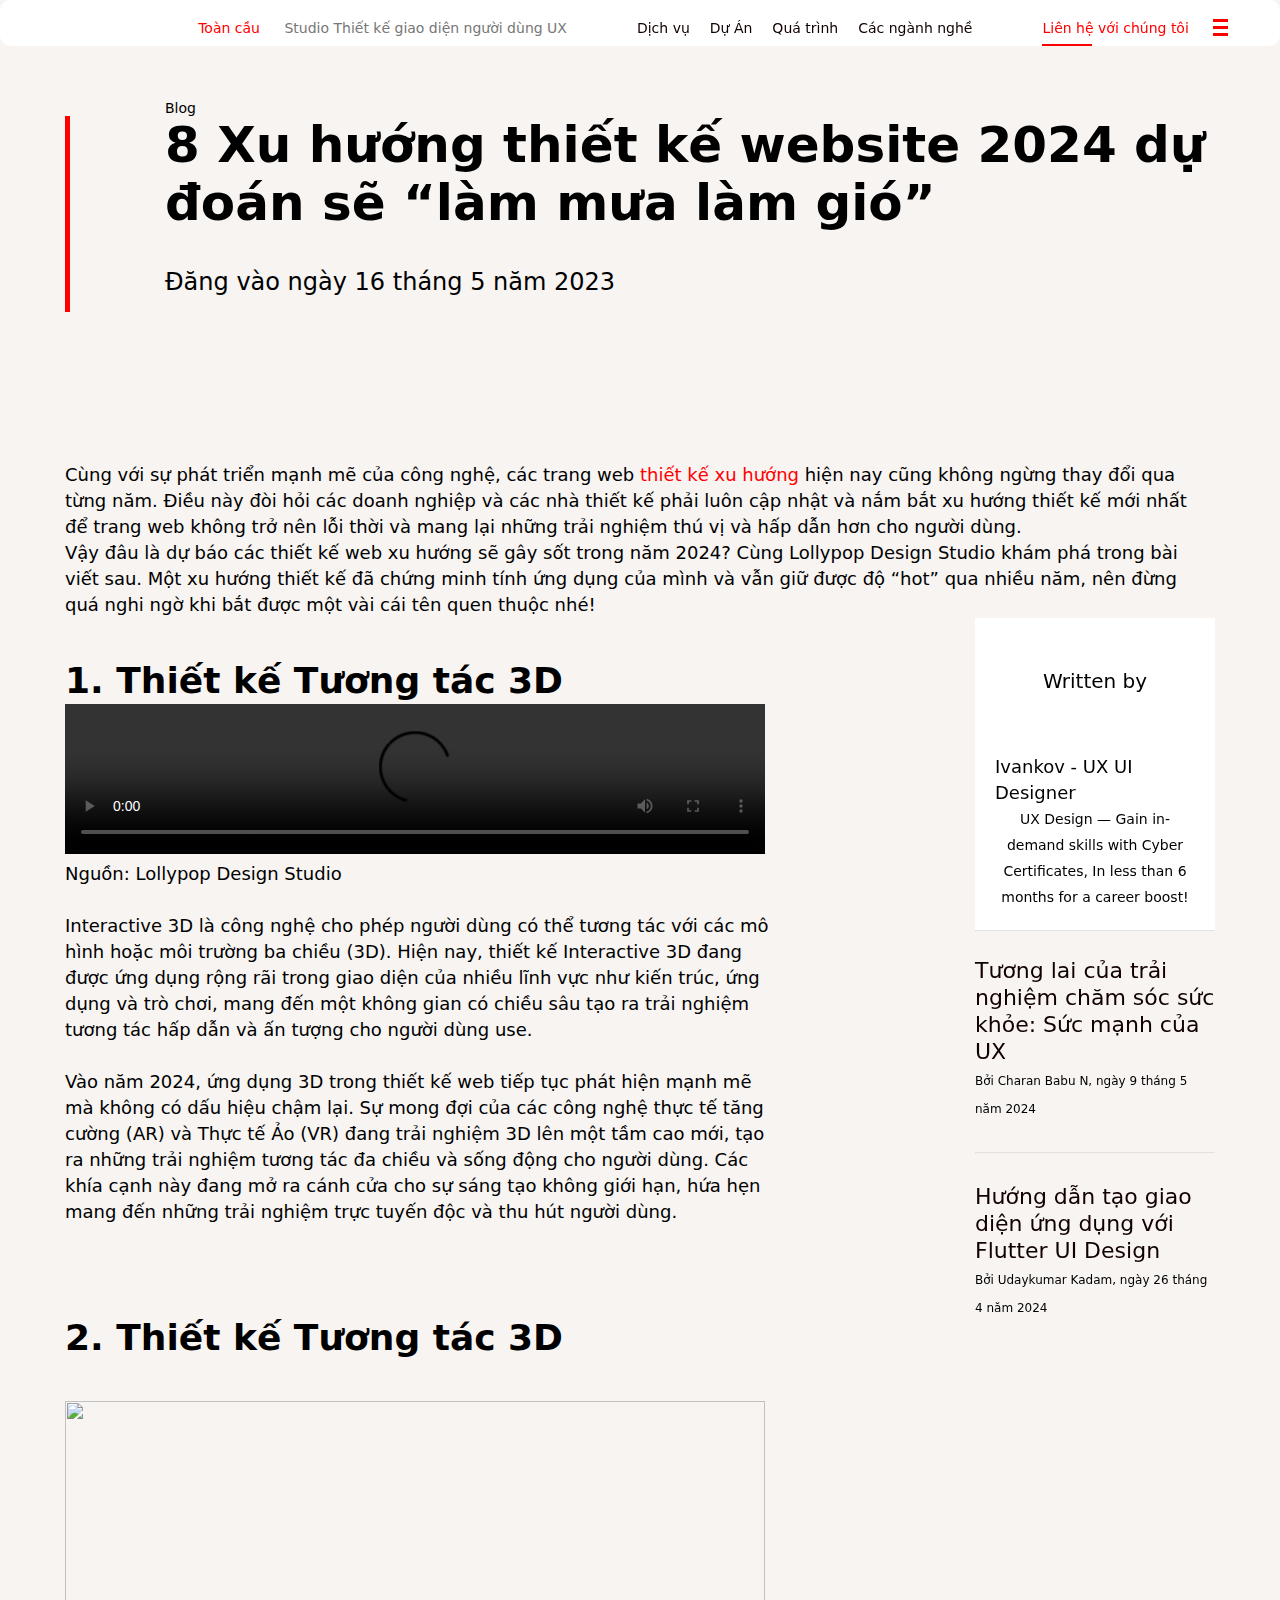
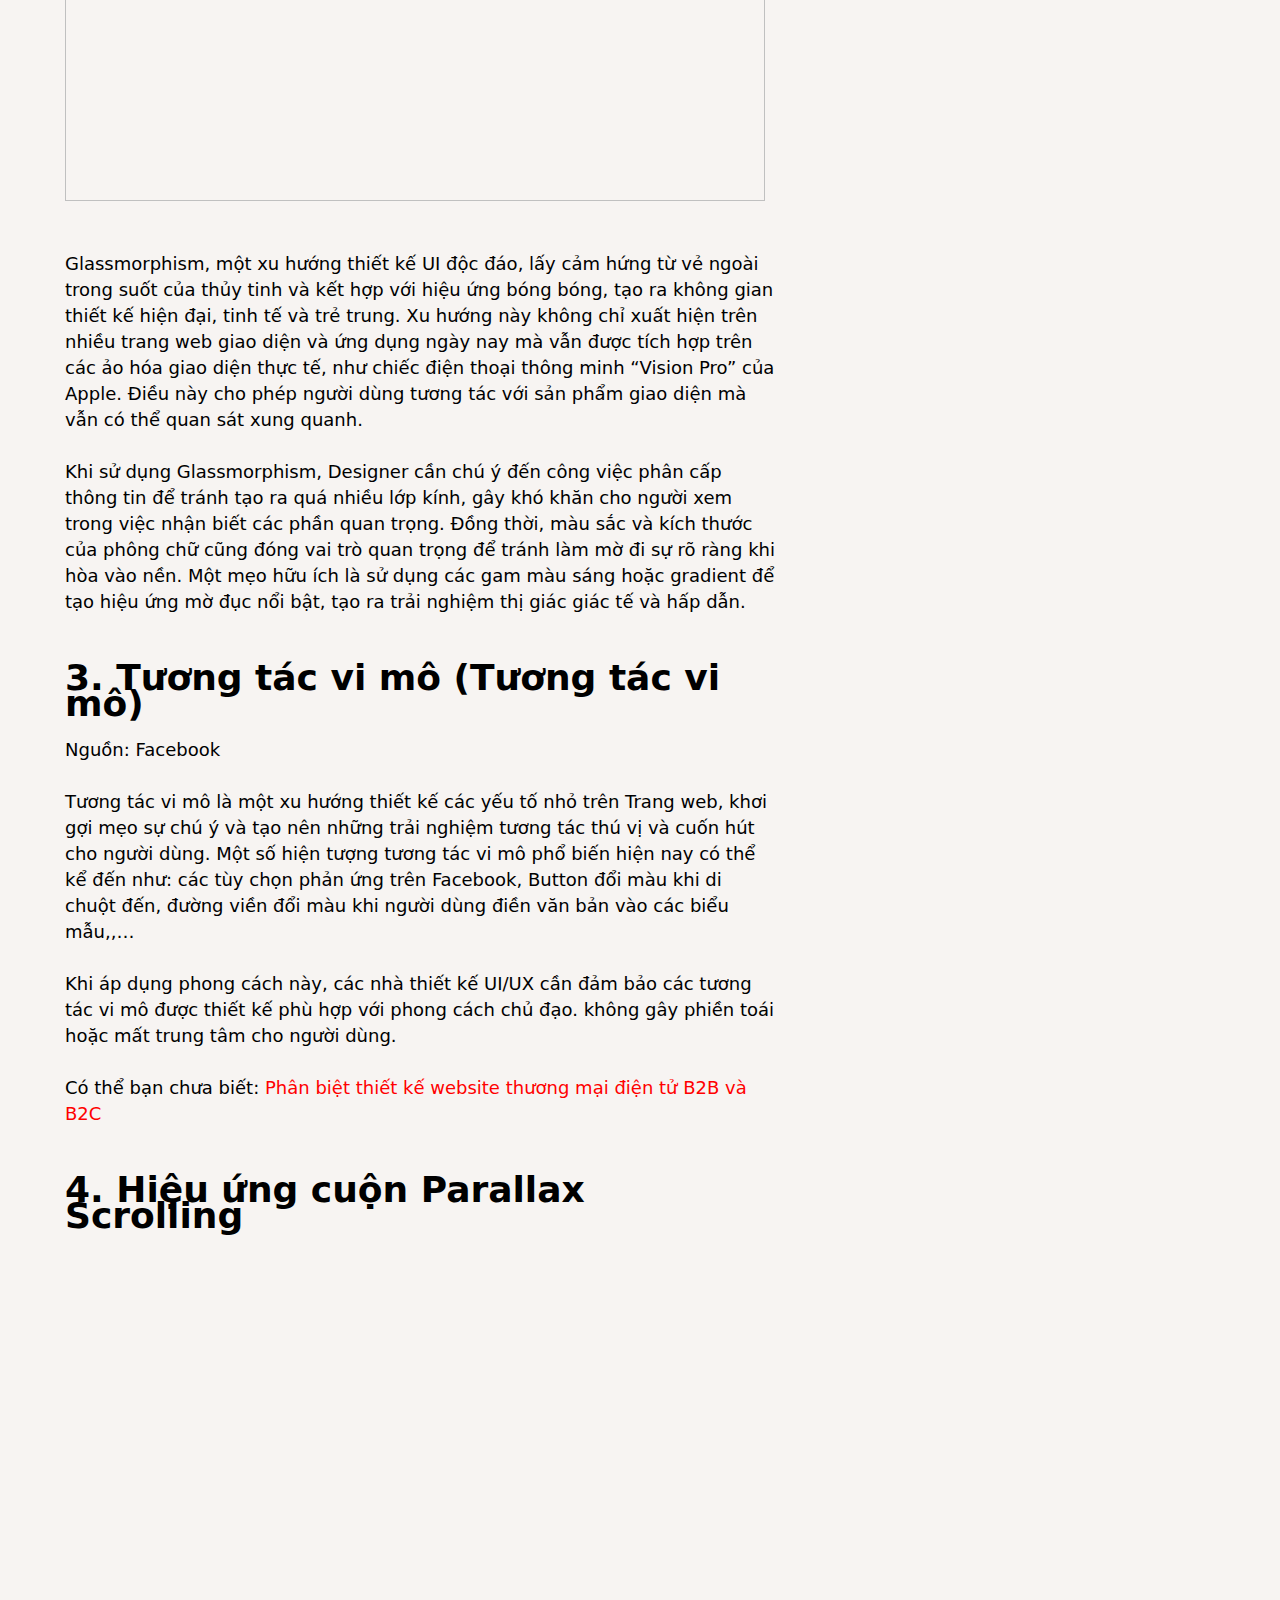
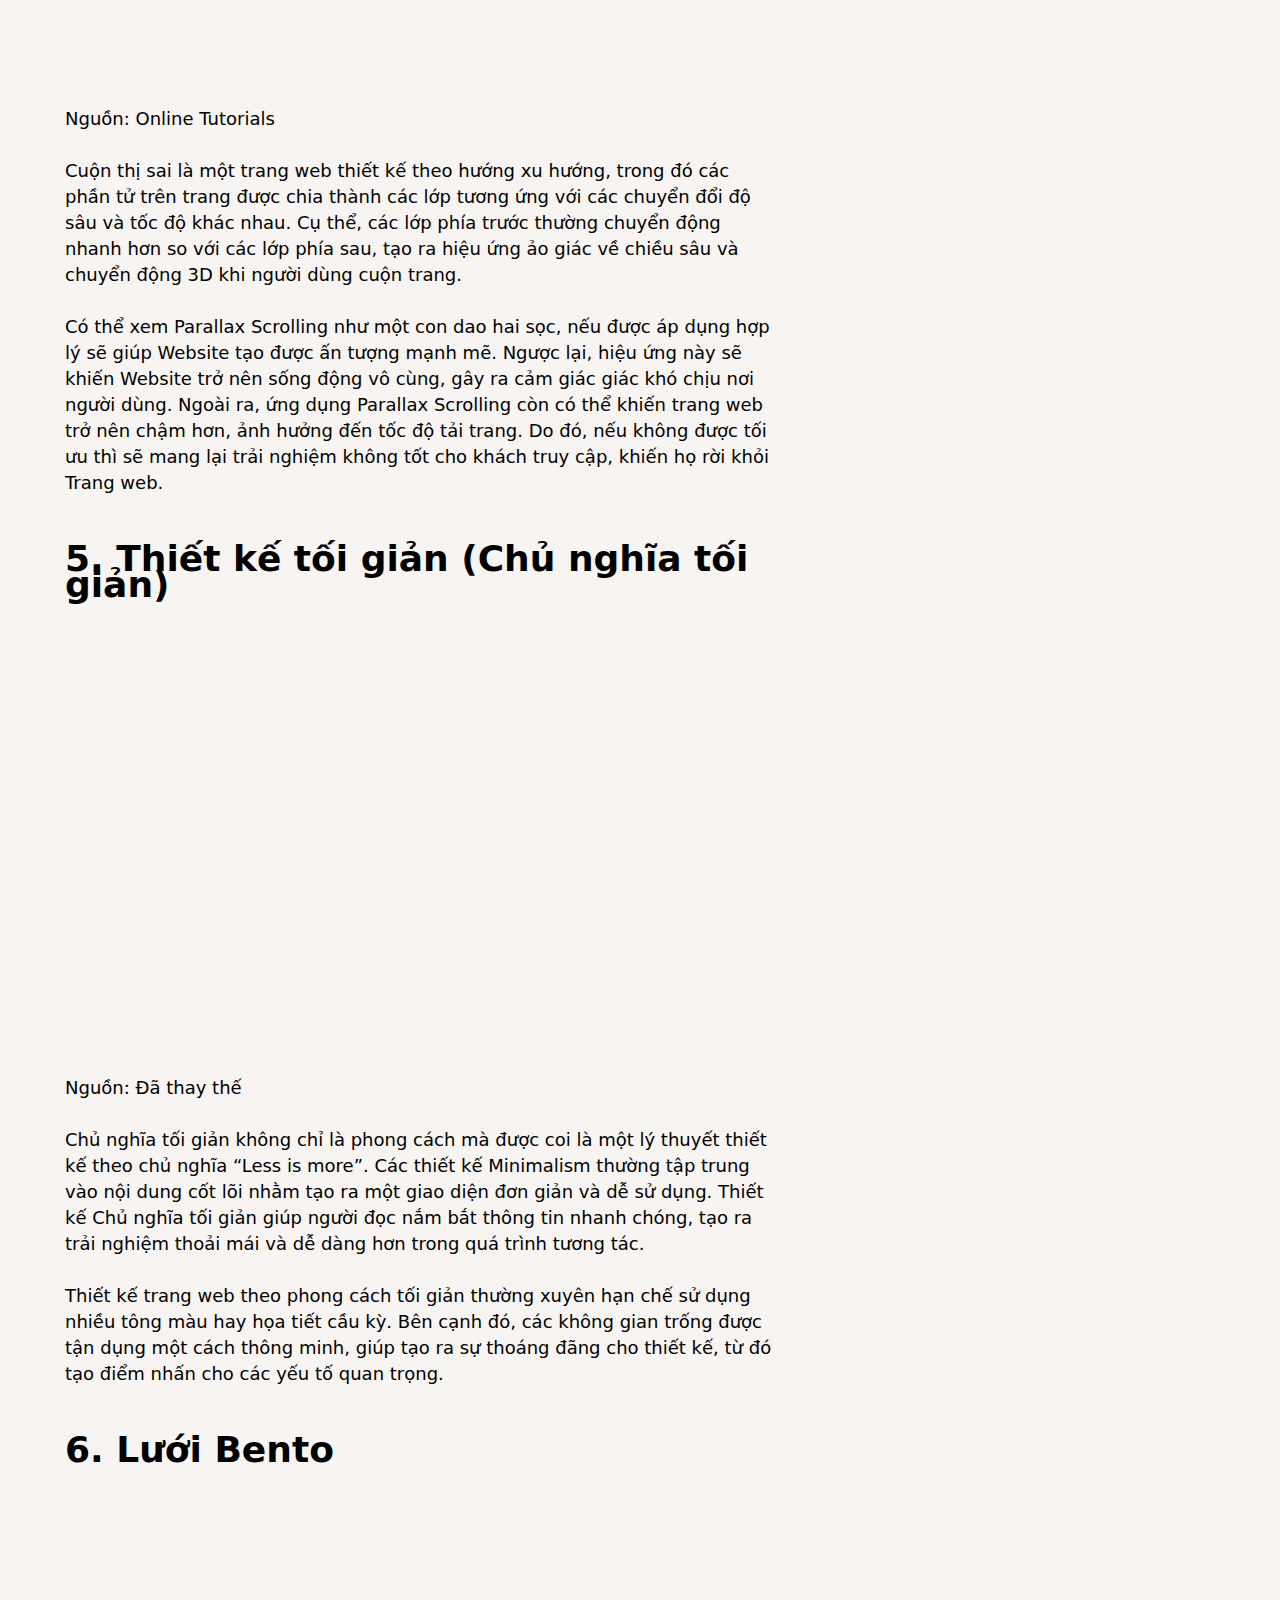
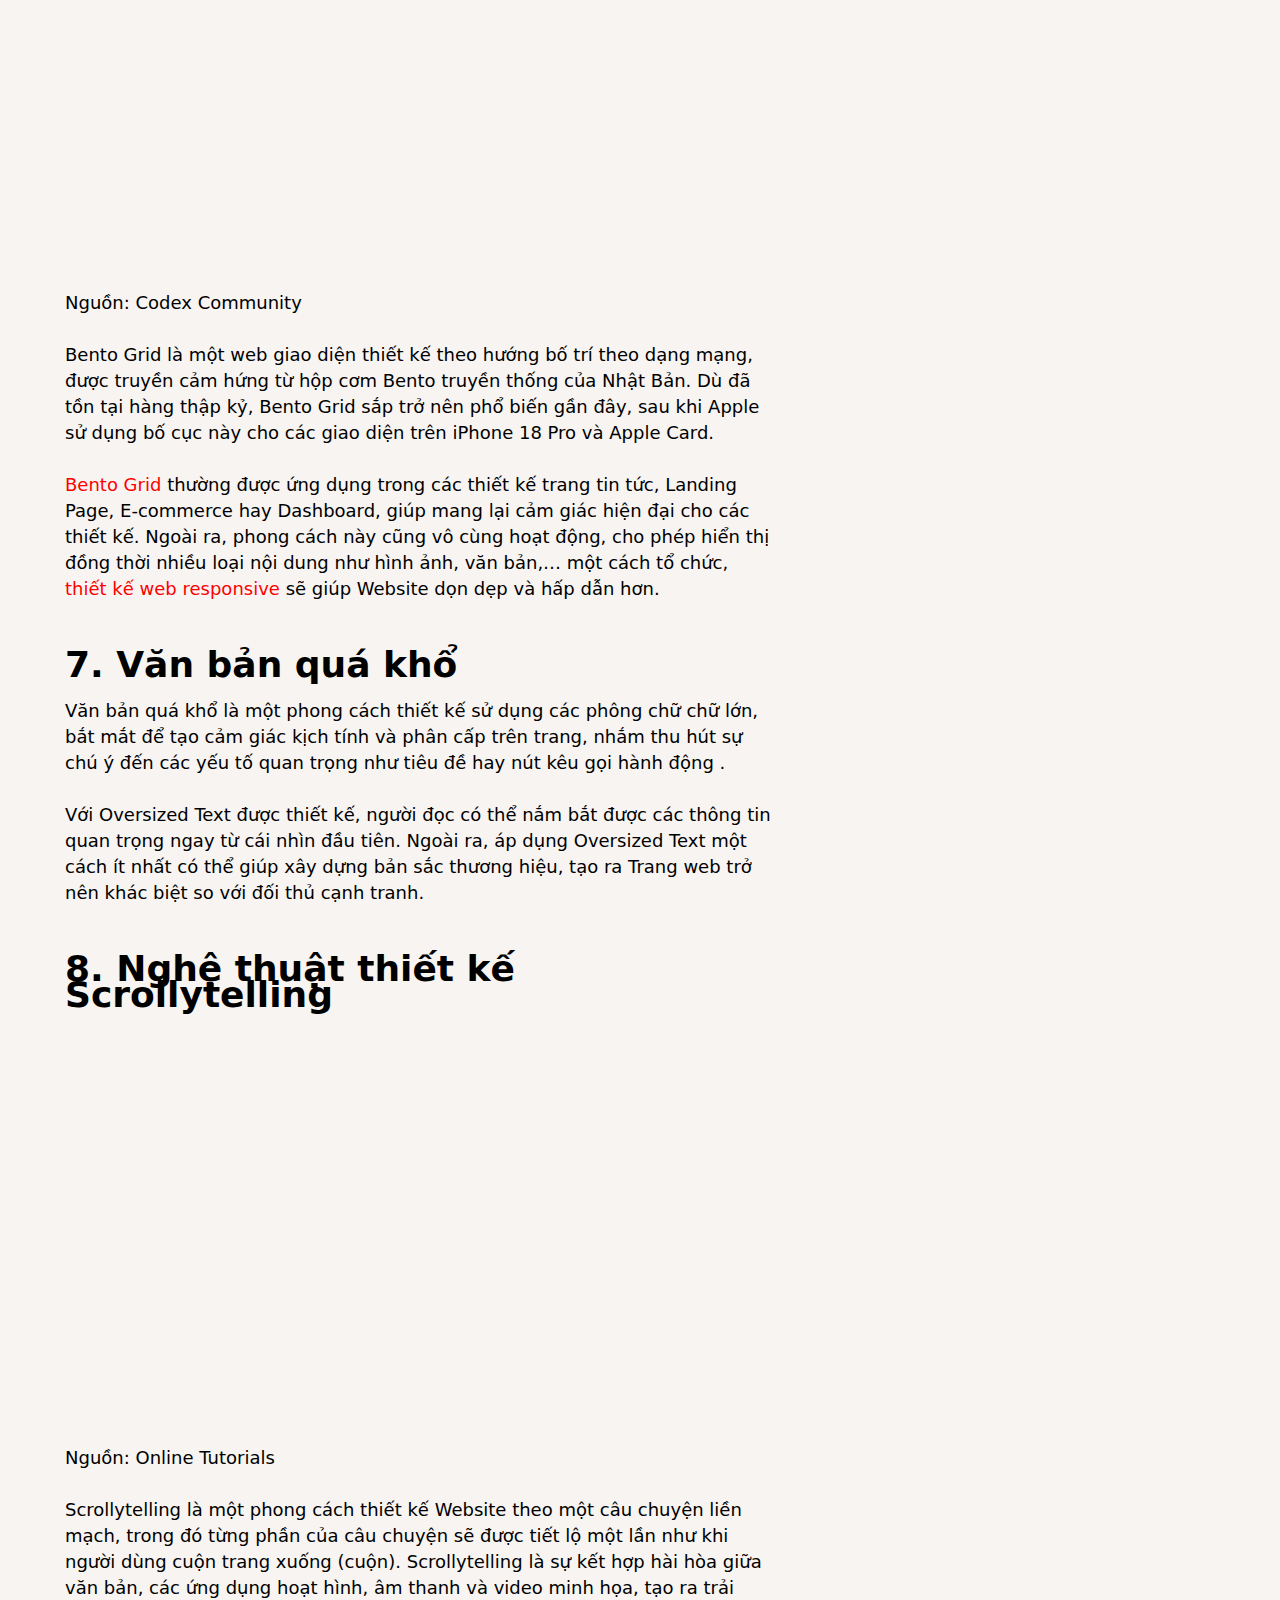
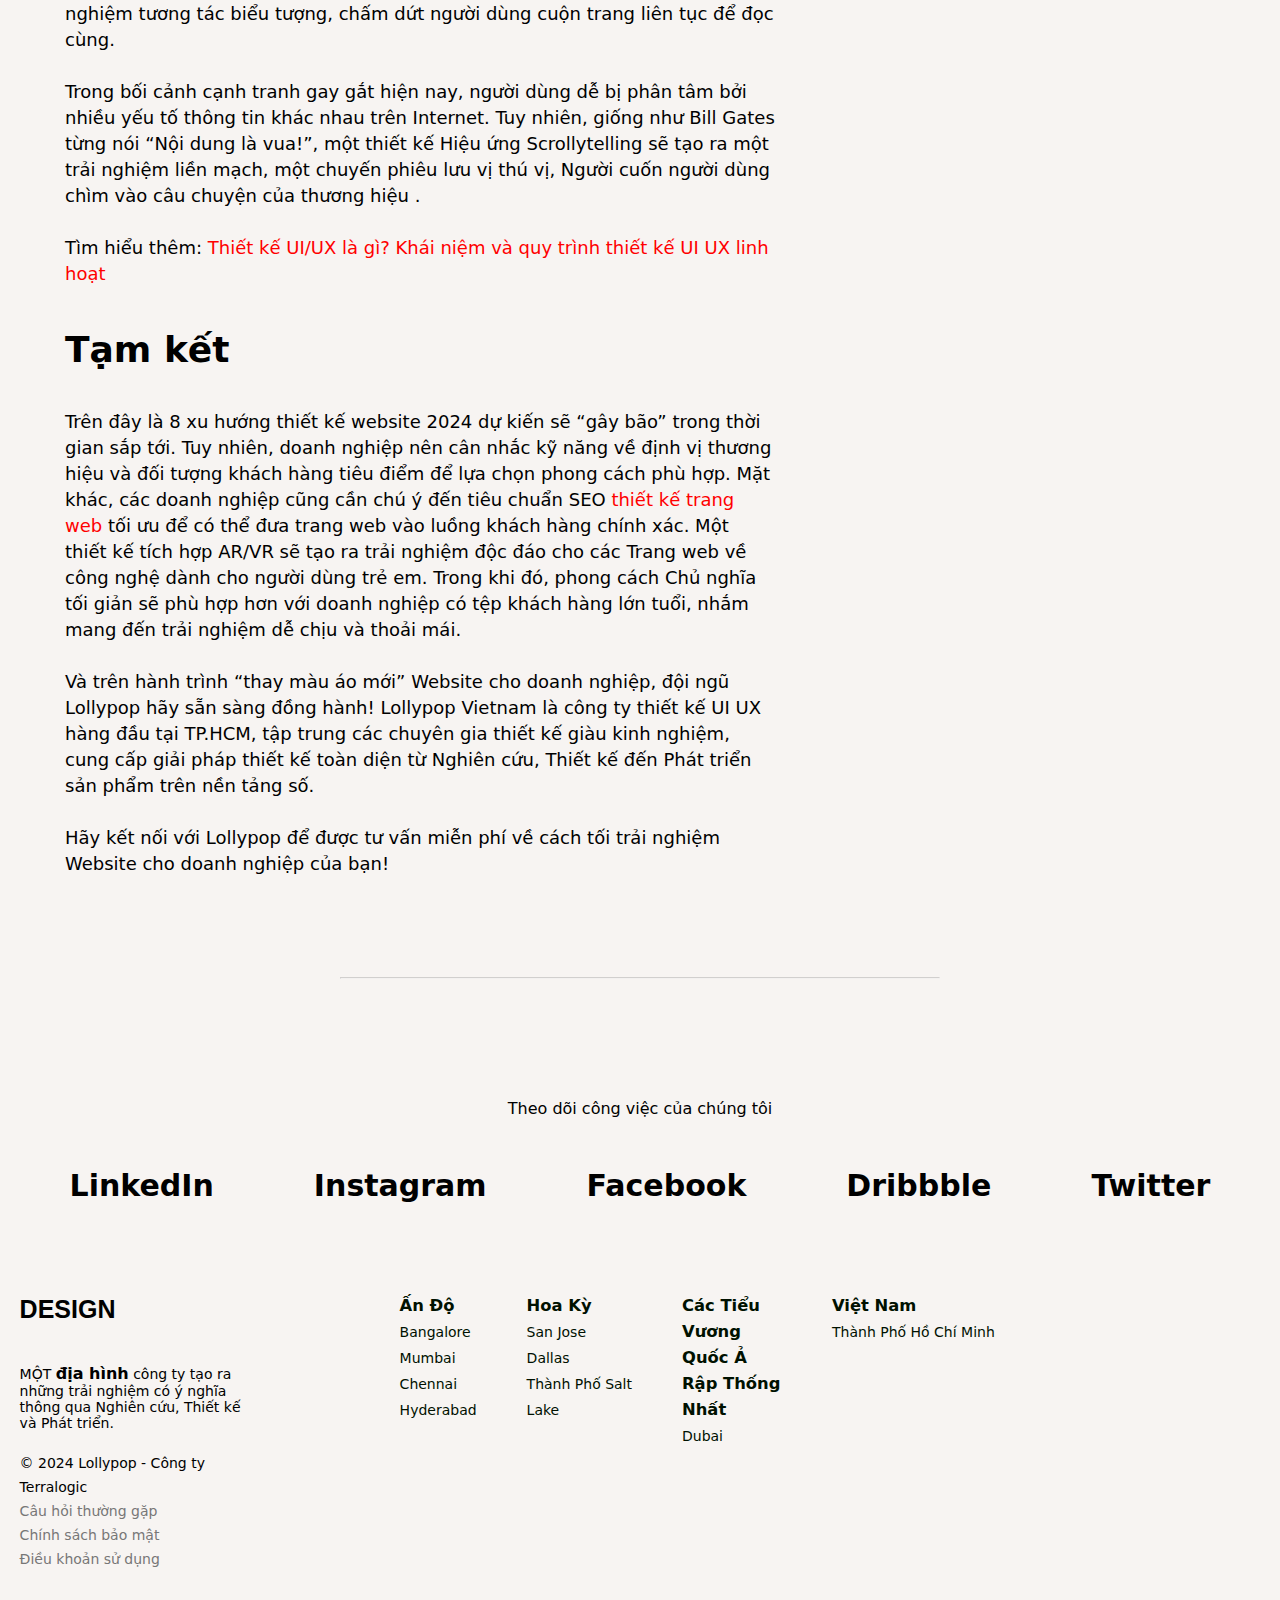
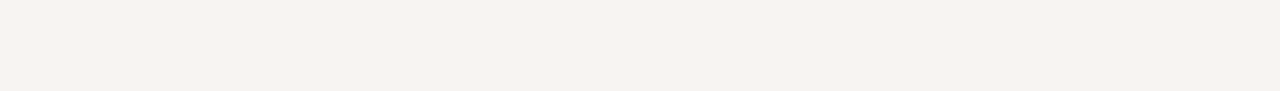
==== commit 0a7ab64f: "." ====
--- a/index.html
+++ b/index.html
@@ -13,7 +13,7 @@
           <img src="./img/youtube.png" alt="" width="45"/>
         </div>
         <div class="menu-head">
-          <font style="color: #ff0000; margin-left: 100px;" class="drop">Toàn cầu</font>
+          <font style="color: #ff0000; margin-left: 150px;" class="drop">Toàn cầu</font>
           <span class="drop"
             ><img src="./img/down-arrow.png" alt="" width="10px"  class="drop"/>
           </span>
@@ -267,7 +267,7 @@
                   less than 6 months for a career boost!
                 </center>
               </div>
-              <hr style="width:100%; margin-top: px;">
+              <hr style="width:100%; margin-top: px; opacity: 20%;">
               <br>
               <div>
                 <a href="" style="text-decoration: none; font-weight: 500; color: #110000; font-size: 22px;">Tương lai của trải nghiệm chăm sóc sức khỏe: Sức mạnh của UX</a> <br>
@@ -276,7 +276,7 @@
                    Bởi
                   Charan Babu N, ngày 9 tháng 5 năm 2024
                 </span> 
-                <hr style="width:100%; margin: 30px 0 30px 0;">
+                <hr style="width:100%; margin: 30px 0 30px 0; opacity: 20%;">
                 <a href="" style="text-decoration: none; font-weight: 500; color: #110000; font-size: 22px;">Hướng dẫn tạo giao diện ứng dụng với Flutter UI Design
                  </a> <br>
              
@@ -288,7 +288,7 @@
         </div>
       </div>   
     </div>
-    <hr style="margin-top: 100px;">
+    <div><hr style="margin-top: 100px; width: 600px; opacity: 40%;"></div>
     <footer>
        <div class="container-footer">
         <div class="head-footer">
--- a/index.css
+++ b/index.css
@@ -3,7 +3,11 @@
   padding: 0;
   margin: 0;
 }
-
+@media (max-width: 768px) {
+  * {
+    flex-direction: column;
+  }
+}
 body {
   font-family: system-ui, "Segoe UI", "Open Sans", "Helvetica Neue", sans-serif;
   background-color: #ffffff;
@@ -12,6 +16,7 @@
   font-size: 14px;
   flex-direction: column;
   align-items: center;
+  background-color: rgb(247, 244, 242);
 }
 header {
   display: flex;
@@ -121,20 +126,20 @@
 .profile {
   position: -webkit-sticky;
   position: sticky;
-  top: 10px;
-  display: flex;
-  align-items: center;
-  justify-content: center;
-  flex-direction: column;
-}
+  top: 80px;
+  display: flex;
+  align-items: center;
+  justify-content: center;
+  flex-direction: column;
+}
+
 .avt {
   background-color: #fff;
-  width: 250px;
-  height: 500px;
-  display: flex;
-  align-items: center;
-  justify-content: center;
-  flex-direction: column;
+  display: flex;
+  align-items: center;
+  justify-content: center;
+  flex-direction: column;
+  padding: 20px;
 }
 .bf {
   text-decoration: none;
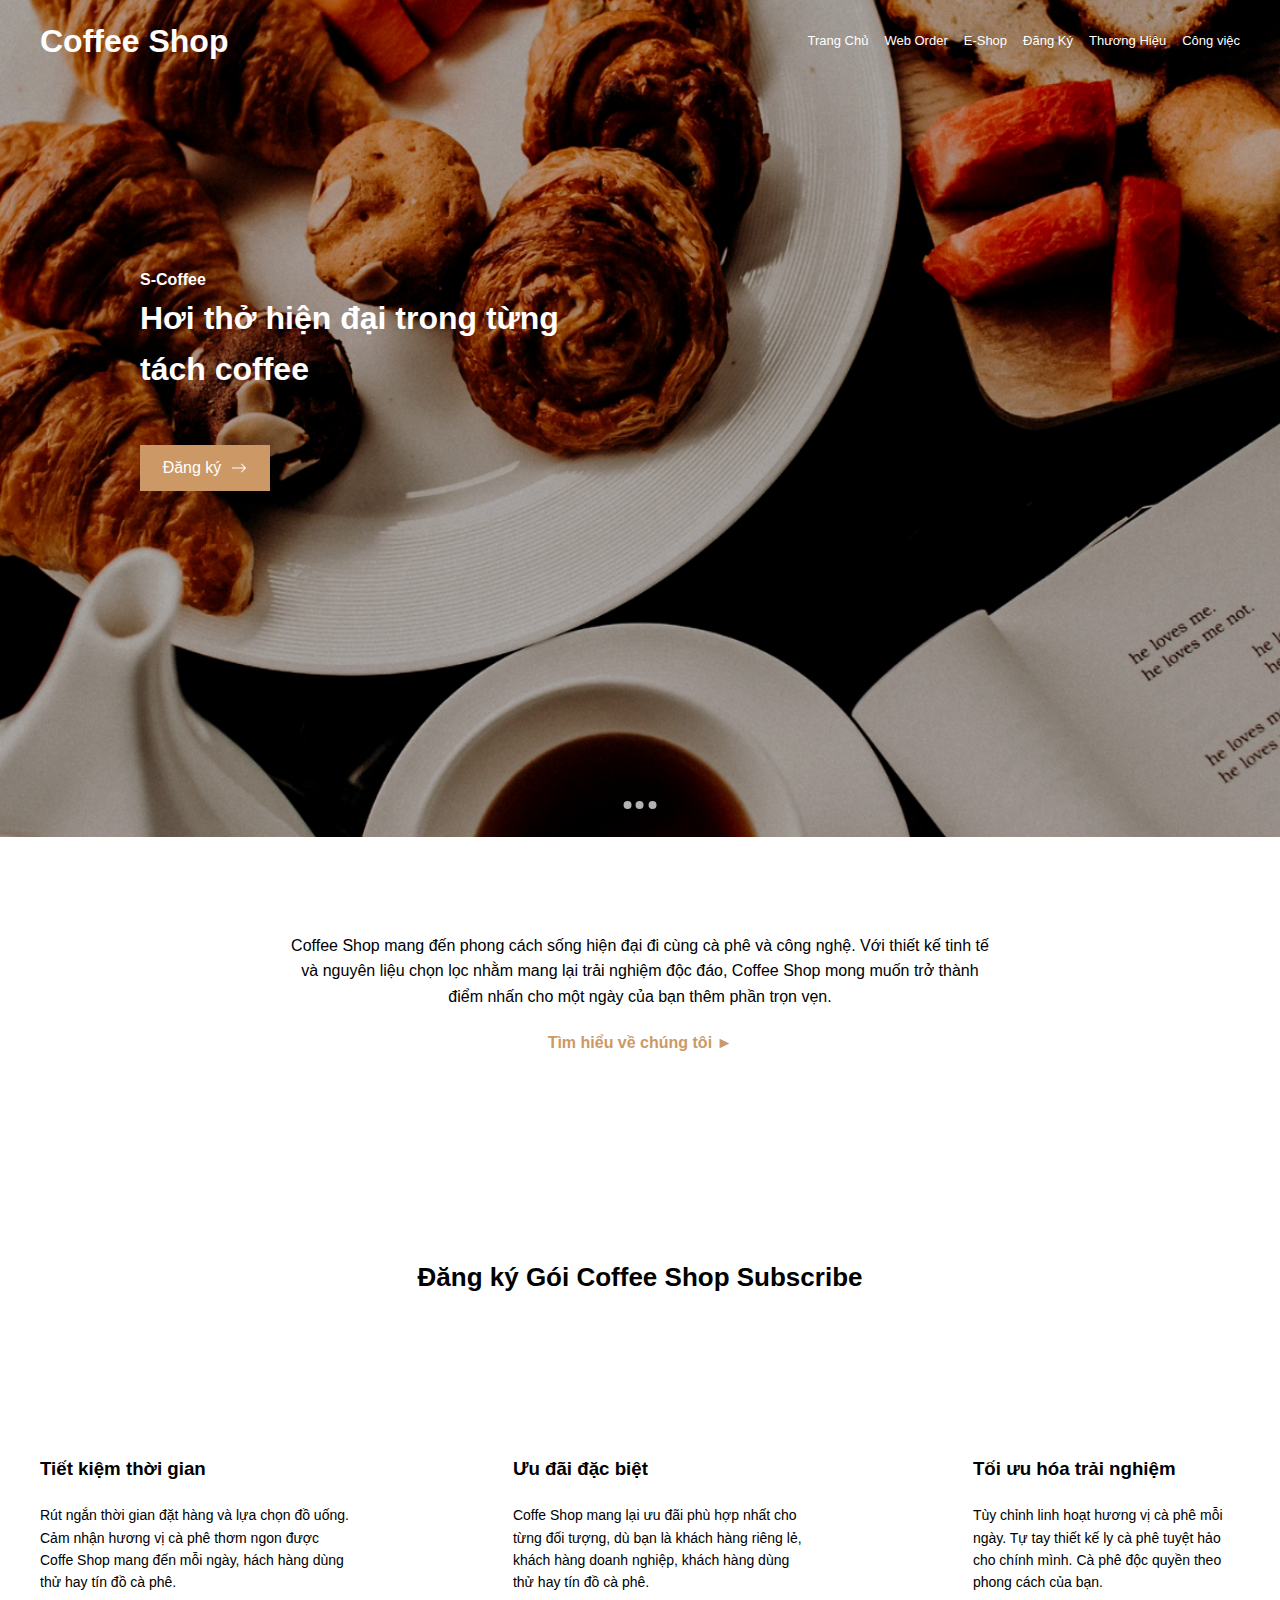
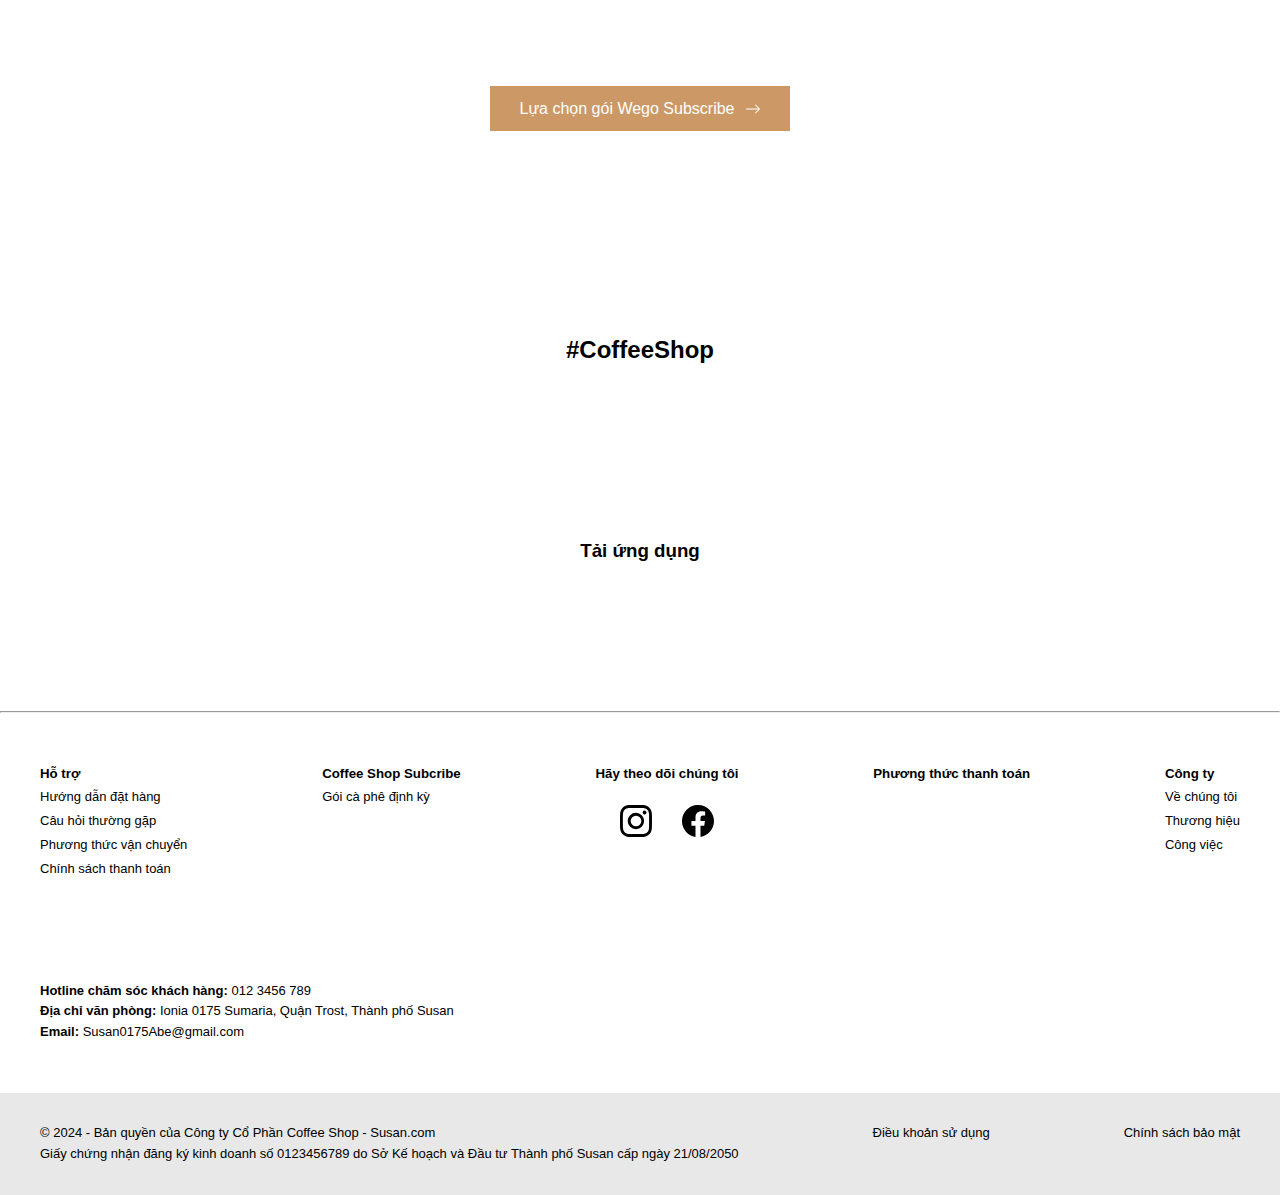
==== commit 5b349422: "all" ====
--- a/index.html
+++ b/index.html
@@ -3,358 +3,288 @@
   <head>
     <meta charset="UTF-8" />
     <meta name="viewport" content="width=device-width, initial-scale=1.0" />
-    <title>Document</title>
+    <title>Coffee Shop</title>
     <link rel="stylesheet" href="index.css" />
   </head>
   <body>
-    <header class="header">
-      <div class="container">
-        <div class="logo">
-          <img src="./img/youtube.png" alt="" width="45"/>
-        </div>
-        <div class="menu-head">
-          <font style="color: #ff0000; margin-left: 150px;" class="drop">Toàn cầu</font>
-          <span class="drop"
-            ><img src="./img/down-arrow.png" alt="" width="10px"  class="drop"/>
+    <header>
+      <div class="container">
+        <h1>Coffee Shop</h1>
+        <nav>
+          <ul>
+            <li><a href="#home">Trang Chủ</a></li>
+            <li><a href="#about">Web Order</a></li>
+            <li><a href="#menu">E-Shop</a></li>
+            <li><a href="#contact">Đăng Ký</a></li>
+            <li><a href="#contact">Thương Hiệu</a></li>
+            <li><a href="#contact">Công việc</a></li>
+          </ul>
+        </nav>
+      </div>
+      <div class="container">
+        <div class="center-head">
+          <div style="width: 460px">
+            <p><font>S-Coffee</font></p>
+            <p>
+              <font style="font-size: 32px"
+                >Hơi thở hiện đại trong từng tách coffee
+              </font>
+            </p>
+          </div>
+          <div class="btn">
+            <span>
+              Đăng ký
+              <svg
+                xmlns="http://www.w3.org/2000/svg"
+                width="16"
+                height="16"
+                fill="currentColor"
+                class="bi bi-arrow-right"
+                viewBox="0 0 16 16"
+                style="margin-left: 10px"
+              >
+                <path
+                  fill-rule="evenodd"
+                  d="M1 8a.5.5 0 0 1 .5-.5h11.793l-3.147-3.146a.5.5 0 0 1 .708-.708l4 4a.5.5 0 0 1 0 .708l-4 4a.5.5 0 0 1-.708-.708L13.293 8.5H1.5A.5.5 0 0 1 1 8"
+                />
+              </svg>
+            </span>
+          </div>
+          <div class="convert">
+            <div class="controls">
+              <center>
+                <button
+                  class="control-button"
+                  onclick="currentSlide(1)"
+                ></button>
+                <button
+                  class="control-button"
+                  onclick="currentSlide(2)"
+                ></button>
+                <button
+                  class="control-button"
+                  onclick="currentSlide(3)"
+                ></button>
+              </center>
+            </div>
+          </div>
+        </div>
+      </div>
+    </header>
+
+    <section id="home">
+      <div class="container"></div>
+    </section>
+
+    <section id="about">
+      <div class="container" style="width: 700px; font-size: 16px">
+        <center>
+          <p>
+            Coffee Shop mang đến phong cách sống hiện đại đi cùng cà phê và công
+            nghệ. Với thiết kế tinh tế và nguyên liệu chọn lọc nhằm mang lại
+            trải nghiệm độc đáo, Coffee Shop mong muốn trở thành điểm nhấn cho
+            một ngày của bạn thêm phần trọn vẹn.
+          </p>
+        </center>
+        <div style="padding: 20px; color: #cc9966; font-weight: 600">
+          <center><span>Tìm hiểu về chúng tôi ►</span></center>
+        </div>
+      </div>
+    </section>
+
+    <section id="menu" style="padding: 100px 0 100px 0">
+      <div style="margin: 50px 50px 100px 50px">
+        <center>
+          <h4 style="font-size: 26px; font-weight: 600">
+            Đăng ký Gói Coffee Shop Subscribe
+          </h4>
+        </center>
+      </div>
+      <div class="container">
+        <div class="menu-item" style="margin-bottom: 2rem">
+          <img src="https://wegocoffee.com/img/common/figure-1.svg" alt="" />
+          <h3>Tiết kiệm thời gian</h3>
+          <p>
+            Rút ngắn thời gian đặt hàng và lựa chọn đồ uống. Cảm nhận hương vị
+            cà phê thơm ngon được Coffe Shop mang đến mỗi ngày, hách hàng dùng
+            thử hay tín đồ cà phê.
+          </p>
+        </div>
+        <div class="menu-item">
+          <img src="https://wegocoffee.com/img/common/figure-2.svg" alt="" />
+          <h3>Ưu đãi đặc biệt</h3>
+          <p>
+            Coffe Shop mang lại ưu đãi phù hợp nhất cho từng đối tượng, dù bạn
+            là khách hàng riêng lẻ, khách hàng doanh nghiệp, khách hàng dùng thử
+            hay tín đồ cà phê.
+          </p>
+        </div>
+        <div class="menu-item">
+          <img src="https://wegocoffee.com/img/common/figure-3.svg" alt="" />
+          <h3>Tối ưu hóa trải nghiệm</h3>
+          <p>
+            Tùy chỉnh linh hoạt hương vị cà phê mỗi ngày. Tự tay thiết kế ly cà
+            phê tuyệt hảo cho chính mình. Cà phê độc quyền theo phong cách của
+            bạn.
+          </p>
+        </div>
+      </div>
+      <div class="container" style="margin-top: 10px">
+        <div class="btn" style="width: 300px; color: #fff">
+          <span>
+            Lựa chọn gói Wego Subscribe
+            <svg
+              xmlns="http://www.w3.org/2000/svg"
+              width="16"
+              height="16"
+              fill="currentColor"
+              class="bi bi-arrow-right"
+              viewBox="0 0 16 16"
+              style="margin-left: 10px"
+            >
+              <path
+                fill-rule="evenodd"
+                d="M1 8a.5.5 0 0 1 .5-.5h11.793l-3.147-3.146a.5.5 0 0 1 .708-.708l4 4a.5.5 0 0 1 0 .708l-4 4a.5.5 0 0 1-.708-.708L13.293 8.5H1.5A.5.5 0 0 1 1 8"
+              />
+            </svg>
           </span>
         </div>
-        <span class="menu-head" style="margin-right: 50px; color:#777777;"
-          >Studio Thiết kế giao diện người dùng UX</span
-        >
-        <ul class="menu-head" style="margin-right: 50px">
-          <a href="" class="be"><li>Dịch vụ</li></a>
-          <a href="" class="be"><li>Dự Án</li></a>
-          <a href="" class="be"><li>Quá trình</li></a>
-          <a href="" class="be"><li>Các ngành nghề</li></a>
-        </ul>
-        <div class="menu-head">
-          <a href="" style="text-decoration: none;">
-            <span class="contact" style="color: #ff0000"
-              >Liên hệ với chúng tôi</span
-            >
-          </a>
-        </div>
-        <div class="menu-head">
-          <div class="">
-            <span class="rod"></span>
-            <span class="rod"></span>
-            <span class="rod"></span>
-          </div>
-        </div>
-      </div>
-    </header>
-    <div class="main">
-      <div class="advert" style="margin-bottom: 50px;">
-        <span>Blog</span>
-        <h3 style="font-size: 50px">
-          8 Xu hướng thiết kế website 2024 dự đoán sẽ “làm mưa làm gió”
-        </h3>
-        <br>
-        <div style="margin-top: 20px; font-size: 24px;">
-          Đăng vào ngày 16 tháng 5 năm 2023
-        </div>
-      </div>
-      <center>
-        <div class="img-1" style="margin-top: 50px;" >
+      </div>
+    </section>
+    <section style="padding: 50px 0 100px 0">
+      <center><h2>#CoffeeShop</h2></center>
+    </section>
+    <section style="padding: 50px 0 100px 0">
+      <center><h3 style="padding: 0 0 20px 0">Tải ứng dụng</h3></center>
+      <div class="container">
+        <center>
           <img
-            src="https://lollypop.design/wp-content/uploads/2023/12/Xu-huong-thiet-ke.webp"
+            src="https://wegocoffee.com/img/google-play.png"
             alt=""
-            width="900px";
+            width="200px"
+            style="margin-right: 20px"
           />
-        </div>
-      </center>
-      <div style="margin-top: 50px; font-size: 18px; line-height: 26px;" class="mid">
-        <p>
-          Cùng với sự phát triển mạnh mẽ của công nghệ, các trang web
-          <span style="color: #ff0000">thiết kế xu hướng</span> hiện nay cũng
-          không ngừng thay đổi qua từng năm. Điều này đòi hỏi các doanh nghiệp
-          và các nhà thiết kế phải luôn cập nhật và nắm bắt xu hướng thiết kế
-          mới nhất để trang web không trở nên lỗi thời và mang lại những trải
-          nghiệm thú vị và hấp dẫn hơn cho người dùng.
-          <br />
-          Vậy đâu là dự báo các thiết kế web xu hướng sẽ gây sốt trong năm 2024?
-          Cùng Lollypop Design Studio khám phá trong bài viết sau. Một xu hướng
-          thiết kế đã chứng minh tính ứng dụng của mình và vẫn giữ được độ “hot”
-          qua nhiều năm, nên đừng quá nghi ngờ khi bắt được một vài cái tên quen
-          thuộc nhé!
-        </p>
-        <div class="introduce">
-          <div style="margin-top: 50px; font-size: 18px">
-            <h1>1. Thiết kế Tương tác 3D</h1>
-            <video
-              src="./video/5447981688879.mp4"
-              type="video/mp4"
-              autoplay="autoplay"
-              controls
-              width="700px"
-              style="margin-top: 10px;"
-            ></video>
-            <span>
-              Nguồn: Lollypop Design Studio <br />
-              <br />
-              Interactive 3D là công nghệ cho phép người dùng có thể tương tác
-              với các mô hình hoặc môi trường ba chiều (3D). Hiện nay, thiết kế
-              Interactive 3D đang được ứng dụng rộng rãi trong giao diện của
-              nhiều lĩnh vực như kiến ​​trúc, ứng dụng và trò chơi, mang đến một
-              không gian có chiều sâu tạo ra trải nghiệm tương tác hấp dẫn và ấn
-              tượng cho người dùng use. <br />
-              <br />
-              Vào năm 2024, ứng dụng 3D trong thiết kế web tiếp tục phát hiện
-              mạnh mẽ mà không có dấu hiệu chậm lại. Sự mong đợi của các công
-              nghệ thực tế tăng cường (AR) và Thực tế Ảo (VR) đang trải nghiệm
-              3D lên một tầm cao mới, tạo ra những trải nghiệm tương tác đa
-              chiều và sống động cho người dùng. Các khía cạnh này đang mở ra
-              cánh cửa cho sự sáng tạo không giới hạn, hứa hẹn mang đến những
-              trải nghiệm trực tuyến độc và thu hút người dùng.
-            </span>
-
-            <h1 style="margin: 100px 0 50px 0">2. Thiết kế Tương tác 3D</h1>
+          <img
+            src="https://wegocoffee.com/img/app-store.png"
+            alt=""
+            width="200px"
+          />
+        </center>
+      </div>
+    </section>
+    <hr />
+    <footer>
+      <div class="container">
+        <div class="footer-top-item">
+          <ul>
+            <h5>Hỗ trợ</h5>
+            <a href=""><li>Hướng dẫn đặt hàng</li></a>
+            <a href=""><li>Câu hỏi thường gặp</li></a>
+            <a href=""><li>Phương thức vận chuyển</li></a>
+            <a href=""> <li>Chính sách thanh toán</li></a>
+          </ul>
+        </div>
+        <div class="footer-top-item">
+          <ul>
+            <h5>Coffee Shop Subcribe</h5>
+            <a href=""><li>Gói cà phê định kỳ</li></a>
+          </ul>
+        </div>
+        <div class="footer-top-item">
+          <h5>Hãy theo dõi chúng tôi</h5>
+          <div class="social">
+            <a href="">
+              <svg
+                xmlns="http://www.w3.org/2000/svg"
+                width="32"
+                height="32"
+                fill="currentColor"
+                class="bi bi-instagram"
+                viewBox="0 0 16 16"
+              >
+                <path
+                  d="M8 0C5.829 0 5.556.01 4.703.048 3.85.088 3.269.222 2.76.42a3.9 3.9 0 0 0-1.417.923A3.9 3.9 0 0 0 .42 2.76C.222 3.268.087 3.85.048 4.7.01 5.555 0 5.827 0 8.001c0 2.172.01 2.444.048 3.297.04.852.174 1.433.372 1.942.205.526.478.972.923 1.417.444.445.89.719 1.416.923.51.198 1.09.333 1.942.372C5.555 15.99 5.827 16 8 16s2.444-.01 3.298-.048c.851-.04 1.434-.174 1.943-.372a3.9 3.9 0 0 0 1.416-.923c.445-.445.718-.891.923-1.417.197-.509.332-1.09.372-1.942C15.99 10.445 16 10.173 16 8s-.01-2.445-.048-3.299c-.04-.851-.175-1.433-.372-1.941a3.9 3.9 0 0 0-.923-1.417A3.9 3.9 0 0 0 13.24.42c-.51-.198-1.092-.333-1.943-.372C10.443.01 10.172 0 7.998 0zm-.717 1.442h.718c2.136 0 2.389.007 3.232.046.78.035 1.204.166 1.486.275.373.145.64.319.92.599s.453.546.598.92c.11.281.24.705.275 1.485.039.843.047 1.096.047 3.231s-.008 2.389-.047 3.232c-.035.78-.166 1.203-.275 1.485a2.5 2.5 0 0 1-.599.919c-.28.28-.546.453-.92.598-.28.11-.704.24-1.485.276-.843.038-1.096.047-3.232.047s-2.39-.009-3.233-.047c-.78-.036-1.203-.166-1.485-.276a2.5 2.5 0 0 1-.92-.598 2.5 2.5 0 0 1-.6-.92c-.109-.281-.24-.705-.275-1.485-.038-.843-.046-1.096-.046-3.233s.008-2.388.046-3.231c.036-.78.166-1.204.276-1.486.145-.373.319-.64.599-.92s.546-.453.92-.598c.282-.11.705-.24 1.485-.276.738-.034 1.024-.044 2.515-.045zm4.988 1.328a.96.96 0 1 0 0 1.92.96.96 0 0 0 0-1.92m-4.27 1.122a4.109 4.109 0 1 0 0 8.217 4.109 4.109 0 0 0 0-8.217m0 1.441a2.667 2.667 0 1 1 0 5.334 2.667 2.667 0 0 1 0-5.334"
+                />
+              </svg>
+            </a>
+            <a href="" style="margin-left: 30px">
+              <svg
+                xmlns="http://www.w3.org/2000/svg"
+                width="32"
+                height="32"
+                fill="currentColor"
+                class="bi bi-facebook"
+                viewBox="0 0 16 16"
+              >
+                <path
+                  d="M16 8.049c0-4.446-3.582-8.05-8-8.05C3.58 0-.002 3.603-.002 8.05c0 4.017 2.926 7.347 6.75 7.951v-5.625h-2.03V8.05H6.75V6.275c0-2.017 1.195-3.131 3.022-3.131.876 0 1.791.157 1.791.157v1.98h-1.009c-.993 0-1.303.621-1.303 1.258v1.51h2.218l-.354 2.326H9.25V16c3.824-.604 6.75-3.934 6.75-7.951"
+                />
+              </svg>
+            </a>
+          </div>
+        </div>
+        <div class="footer-top-item">
+          <center><h5>Phương thức thanh toán</h5></center>
+          <div class="social">
             <img
-              class="img-2"
-              src="https://lollypop.design/wp-content/uploads/2023/12/Glassmorphism.webp"
+              src="https://wegocoffee.com/img/payments/ic_internet_banking.svg"
               alt=""
-              width="700px"
-              height="400px"
-              style="margin-bottom: 50px"
             />
-            <span>
-              Glassmorphism, một xu hướng thiết kế UI độc đáo, lấy cảm hứng từ
-              vẻ ngoài trong suốt của thủy tinh và kết hợp với hiệu ứng bóng
-              bóng, tạo ra không gian thiết kế hiện đại, tinh tế và trẻ trung.
-              Xu hướng này không chỉ xuất hiện trên nhiều trang web giao diện và
-              ứng dụng ngày nay mà vẫn được tích hợp trên các ảo hóa giao diện
-              thực tế, như chiếc điện thoại thông minh “Vision Pro” của Apple.
-              Điều này cho phép người dùng tương tác với sản phẩm giao diện mà
-              vẫn có thể quan sát xung quanh. <br />
-              <br />
-              Khi sử dụng Glassmorphism, Designer cần chú ý đến công việc phân
-              cấp thông tin để tránh tạo ra quá nhiều lớp kính, gây khó khăn cho
-              người xem trong việc nhận biết các phần quan trọng. Đồng thời, màu
-              sắc và kích thước của phông chữ cũng đóng vai trò quan trọng để
-              tránh làm mờ đi sự rõ ràng khi hòa vào nền. Một mẹo hữu ích là sử
-              dụng các gam màu sáng hoặc gradient để tạo hiệu ứng mờ đục nổi
-              bật, tạo ra trải nghiệm thị giác giác tế và hấp dẫn.
-            </span>
-            <h1 style="margin: 50px 0 20px 0">
-              3. Tương tác vi mô (Tương tác vi mô)
-            </h1>
-            <span> Nguồn: Facebook </span><br />
-            <br />
-            Tương tác vi mô là một xu hướng thiết kế các yếu tố nhỏ trên Trang
-            web, khơi gợi mẹo sự chú ý và tạo nên những trải nghiệm tương tác
-            thú vị và cuốn hút cho người dùng. Một số hiện tượng tương tác vi mô
-            phổ biến hiện nay có thể kể đến như: các tùy chọn phản ứng trên
-            Facebook, Button đổi màu khi di chuột đến, đường viền đổi màu khi
-            người dùng điền văn bản vào các biểu mẫu,,… <br />
-            <br />
-            Khi áp dụng phong cách này, các nhà thiết kế UI/UX cần đảm bảo các
-            tương tác vi mô được thiết kế phù hợp với phong cách chủ đạo. không
-            gây phiền toái hoặc mất trung tâm cho người dùng. <br />
-            <br />
-            Có thể bạn chưa biết:
-            <a class="bf"
-              style="text-decoration: none; font-weight: 500; color: #ff0000"
-              href="https://ecpmedia.vn/phan-biet-website-b2b-va-website-b2c.html#:~:text=Tr%C3%AAn%20trang%20web%20B2B%2C%20kh%C3%A1ch,%C4%91%C6%A1n%20h%C3%A0ng%20th%C6%B0%E1%BB%9Dng%20nh%E1%BB%8F%20h%C6%A1n."
-              >Phân biệt thiết kế website thương mại điện tử B2B và B2C</a
-            >
-            <h1 style="margin: 50px 0 20px 0">
-              4. Hiệu ứng cuộn Parallax Scrolling
-            </h1>
-
-            <iframe
-              width="700px"
-              height="400px"
-              src="https://www.youtube.com/embed/1wfeqDyMUx4?si=R-SqBSIS5teNuy8n"
-              title="YouTube video player"
-              frameborder="0"
-              allow="accelerometer; autoplay; clipboard-write; encrypted-media; gyroscope; picture-in-picture; web-share"
-              referrerpolicy="strict-origin-when-cross-origin"
-              allowfullscreen
-              style="margin-bottom: 50px"
-            ></iframe>
-            <span
-              >Nguồn: Online Tutorials <br />
-              <br />
-              Cuộn thị sai là một trang web thiết kế theo hướng xu hướng, trong
-              đó các phần tử trên trang được chia thành các lớp tương ứng với
-              các chuyển đổi độ sâu và tốc độ khác nhau. Cụ thể, các lớp phía
-              trước thường chuyển động nhanh hơn so với các lớp phía sau, tạo ra
-              hiệu ứng ảo giác về chiều sâu và chuyển động 3D khi người dùng
-              cuộn trang. <br />
-              <br />
-              Có thể xem Parallax Scrolling như một con dao hai sọc, nếu được áp
-              dụng hợp lý sẽ giúp Website tạo được ấn tượng mạnh mẽ. Ngược lại,
-              hiệu ứng này sẽ khiến Website trở nên sống động vô cùng, gây ra
-              cảm giác giác khó chịu nơi người dùng. Ngoài ra, ứng dụng Parallax
-              Scrolling còn có thể khiến trang web trở nên chậm hơn, ảnh hưởng
-              đến tốc độ tải trang. Do đó, nếu không được tối ưu thì sẽ mang lại
-              trải nghiệm không tốt cho khách truy cập, khiến họ rời khỏi Trang
-              web.
-            </span>
-            <h1 style="margin: 50px 0 20px 0">
-              5. Thiết kế tối giản (Chủ nghĩa tối giản)
-            </h1>
-            <iframe width="700px" height="400px" src="https://www.youtube.com/embed/hKqfo_IlpHw?si=e-3-QXuI9QgFCE3s" title="YouTube video player" 
-            frameborder="0" allow="accelerometer; autoplay; clipboard-write; encrypted-media; gyroscope; picture-in-picture; web-share" 
-            referrerpolicy="strict-origin-when-cross-origin" allowfullscreen style="margin-bottom: 50px">
-            </iframe>
-            <span
-              >Nguồn: Đã thay thế<br />
-              <br />
-              Chủ nghĩa tối giản không chỉ là phong cách mà được coi là một lý thuyết thiết kế theo chủ nghĩa “Less is more”. Các thiết kế Minimalism thường tập trung vào nội dung cốt lõi nhằm tạo ra một giao diện đơn giản và dễ sử dụng. Thiết kế Chủ nghĩa tối giản giúp người đọc nắm bắt thông tin nhanh chóng, tạo ra trải nghiệm thoải mái và dễ dàng hơn trong quá trình tương tác. <br />
-              <br />
-              Thiết kế trang web theo phong cách tối giản thường xuyên hạn chế sử dụng nhiều tông màu hay họa tiết cầu kỳ. Bên cạnh đó, các không gian trống được tận dụng một cách thông minh, giúp tạo ra sự thoáng đãng cho thiết kế, từ đó tạo điểm nhấn cho các yếu tố quan trọng.
-            </span>
-            <h1 style="margin: 50px 0 20px 0">
-              6. Lưới Bento 
-            </h1>
-            <iframe width="700px" height="400" src="https://www.youtube.com/embed/yJnKIEogUbM?si=kvM3NB99e82Geryz" title="YouTube video player" frameborder="0" allow="accelerometer; autoplay; clipboard-write; encrypted-media; gyroscope; picture-in-picture; web-share" referrerpolicy="strict-origin-when-cross-origin" allowfullscreen></iframe>
-            <span
-              >Nguồn: Codex Community <br />
-              <br />
-              Bento Grid là một web giao diện thiết kế theo hướng bố trí theo dạng mạng, được truyền cảm hứng từ hộp cơm Bento truyền thống của Nhật Bản. Dù đã tồn tại hàng thập kỷ, Bento Grid sắp trở nên phổ biến gần đây, sau khi Apple sử dụng bố cục này cho các giao diện trên iPhone 18 Pro và Apple Card. <br />
-              <br />
-             <a href="" class="bf">Bento Grid</a> thường được ứng dụng trong các thiết kế trang tin tức, Landing Page, E-commerce hay Dashboard, giúp mang lại cảm giác hiện đại cho các thiết kế. Ngoài ra, phong cách này cũng vô cùng hoạt động, cho phép hiển thị đồng thời nhiều loại nội dung như hình ảnh, văn bản,… một cách tổ chức,  <a href="" class="bf">thiết kế web responsive</a> sẽ giúp Website dọn dẹp và hấp dẫn hơn. 
-            </span>
-            <h1 style="margin: 50px 0 20px 0">
-              7. Văn bản quá khổ 
-            </h1>
-            <span> 
-              Văn bản quá khổ là một phong cách thiết kế sử dụng các phông chữ chữ lớn, bắt mắt để tạo cảm giác kịch tính và phân cấp trên trang, nhắm thu hút sự chú ý đến các yếu tố quan trọng như tiêu đề hay nút kêu gọi hành động . <br />
-              <br>
-              Với Oversized Text được thiết kế, người đọc có thể nắm bắt được các thông tin quan trọng ngay từ cái nhìn đầu tiên. Ngoài ra, áp dụng Oversized Text một cách ít nhất có thể giúp xây dựng bản sắc thương hiệu, tạo ra Trang web trở nên khác biệt so với đối thủ cạnh tranh.
-            </span>
-            <h1 style="margin: 50px 0 20px 0">
-              8. Nghệ thuật thiết kế Scrollytelling  
-            </h1>
-            <iframe width="700px" height="400" src="https://www.youtube.com/embed/jPynh2Ul4Aw?si=-gxBsfIbNi-ZfkmP" title="YouTube video player" frameborder="0" allow="accelerometer; autoplay; clipboard-write; encrypted-media; gyroscope; picture-in-picture; web-share" referrerpolicy="strict-origin-when-cross-origin" allowfullscreen style="margin-bottom: 10px;"></iframe>
-            <span
-              >Nguồn: Online Tutorials <br />
-              <br />
-              Scrollytelling là một phong cách thiết kế Website theo một câu chuyện liền mạch, trong đó từng phần của câu chuyện sẽ được tiết lộ một lần như khi người dùng cuộn trang xuống (cuộn). Scrollytelling là sự kết hợp hài hòa giữa văn bản, các ứng dụng hoạt hình, âm thanh và video minh họa, tạo ra trải nghiệm tương tác biểu tượng, chấm dứt người dùng cuộn trang liên tục để đọc cùng. <br />
-              <br />
-              Trong bối cảnh cạnh tranh gay gắt hiện nay, người dùng dễ bị phân tâm bởi nhiều yếu tố thông tin khác nhau trên Internet. Tuy nhiên, giống như Bill Gates từng nói “Nội dung là vua!”, một thiết kế Hiệu ứng Scrollytelling sẽ tạo ra một trải nghiệm liền mạch, một chuyến phiêu lưu vị thú vị, Người cuốn người dùng chìm vào câu chuyện của thương hiệu . 
-              <br>
-              <br>
-              Tìm hiểu thêm: <a href="" class="bf">Thiết kế UI/UX là gì? Khái niệm và quy trình thiết kế UI UX linh hoạt</a>
-            </span> 
-            <h1 style="margin: 50px 0 20px 0">
-              Tạm kết
-            </h1>
-            <span
-              > 
-              <br />
-              Trên đây là 8 xu hướng thiết kế website 2024 dự kiến ​​sẽ “gây bão” trong thời gian sắp tới. Tuy nhiên, doanh nghiệp nên cân nhắc kỹ năng về định vị thương hiệu và đối tượng khách hàng tiêu điểm để lựa chọn phong cách phù hợp. Mặt khác, các doanh nghiệp cũng cần chú ý đến tiêu chuẩn SEO <a href="" class="bf">thiết kế trang web</a> tối ưu để có thể đưa trang web vào luồng khách hàng chính xác. Một thiết kế tích hợp AR/VR sẽ tạo ra trải nghiệm độc đáo cho các Trang web về công nghệ dành cho người dùng trẻ em. Trong khi đó, phong cách Chủ nghĩa tối giản sẽ phù hợp hơn với doanh nghiệp có tệp khách hàng lớn tuổi, nhắm mang đến trải nghiệm dễ chịu và thoải mái. <br />
-              <br />
-              Và trên hành trình “thay màu áo mới” Website cho doanh nghiệp, đội ngũ Lollypop hãy sẵn sàng đồng hành! Lollypop Vietnam là  công ty thiết kế UI UX hàng đầu tại TP.HCM, tập trung các chuyên gia thiết kế giàu kinh nghiệm, cung cấp giải pháp thiết kế toàn diện từ Nghiên cứu, Thiết kế đến Phát triển sản phẩm trên nền tảng số. 
-              <br> <br>
-              Hãy kết nối với Lollypop để được tư vấn miễn phí về cách tối trải nghiệm Website cho doanh nghiệp của bạn!
-            </span>
-          </div>
-          <div class="my-profile">
-            <div class="profile" style="padding-left: 200px">
-              <div class="avt">
-                <span style="font-size: 20px; margin: 30px"> Written by</span>
-                <img
-                  src="https://i.pinimg.com/564x/b9/28/e1/b928e1f1ea31e024cf2ceb8fe65083db.jpg"
-                  alt=""
-                  style="border-radius: 50%"
-                  width="200px"
-                />
-                <span style="margin-top: 30px;">Ivankov - UX UI Designer </span>
-                <center style="font-size: 14px">
-                  UX Design — Gain in-demand skills with Cyber Certificates, In
-                  less than 6 months for a career boost!
-                </center>
-              </div>
-              <hr style="width:100%; margin-top: px; opacity: 20%;">
-              <br>
-              <div>
-                <a href="" style="text-decoration: none; font-weight: 500; color: #110000; font-size: 22px;">Tương lai của trải nghiệm chăm sóc sức khỏe: Sức mạnh của UX</a> <br>
-               
-                <span style="font-size: 12px;">
-                   Bởi
-                  Charan Babu N, ngày 9 tháng 5 năm 2024
-                </span> 
-                <hr style="width:100%; margin: 30px 0 30px 0; opacity: 20%;">
-                <a href="" style="text-decoration: none; font-weight: 500; color: #110000; font-size: 22px;">Hướng dẫn tạo giao diện ứng dụng với Flutter UI Design
-                 </a> <br>
-             
-                  <span style="font-size: 20px; font-size: 12px;">
-                    Bởi Udaykumar Kadam, ngày 26 tháng 4 năm 2024
-                 </span> 
+            <img src="https://wegocoffee.com/img/payments/ic_momo.svg" alt="" />
+            <img
+              src="https://wegocoffee.com/img/payments/ic_vnpay.svg"
+              alt=""
+            />
+          </div>
+        </div>
+        <div class="footer-top-item">
+          <ul>
+            <h5>Công ty</h5>
+            <a href=""><li>Về chúng tôi</li></a>
+            <a href=""><li>Thương hiệu</li></a>
+            <a href=""><li>Công việc</li></a>
+          </ul>
+        </div>
+      </div>
+      <div class="container">
+        <div class="hotline">
+          <p><b>Hotline chăm sóc khách hàng:</b> 012 3456 789</p>
+          <p>
+            <b>Địa chỉ văn phòng:</b> Ionia 0175 Sumaria, Quận Trost, Thành phố
+            Susan
+          </p>
+          <p><b>Email:</b> Susan0175Abe@gmail.com</p>
+        </div>
+        <div>
+          <img
+            src="https://wegocoffee.com/img/certification.png"
+            alt=""
+            width="100px"
+          />
+        </div>
+      </div>
+      <div class="footer-bottom">
+        <div class="container">
+          <div class="hotline">
+            <p>
+              © 2024 - Bản quyền của Công ty Cổ Phần Coffee Shop - Susan.com
+            </p>
+            <div>
+              <p>
+                Giấy chứng nhận đăng ký kinh doanh số 0123456789 do Sở Kế hoạch
+                và Đầu tư Thành phố Susan cấp ngày 21/08/2050
+              </p>
             </div>
           </div>
-        </div>
-      </div>   
-    </div>
-    <div><hr style="margin-top: 100px; width: 600px; opacity: 40%;"></div>
-    <footer>
-       <div class="container-footer">
-        <div class="head-footer">
-          <center style="font-size: 16px;">Theo dõi công việc của chúng tôi</center>
-          <center style="font-size: 30px; font-weight: 800;" class="social">
-            <ul>
-              <a><li class="l1">LinkedIn</li></a>
-              <a><li class="l2">Instagram</li></a>
-              <a><li class="l3">Facebook</li></a>
-              <a><li class="l4">Dribbble</li></a>
-              <a><li class="l5">Twitter</li></a>
-            </ul>
-          </center>
-        </div>
-          <div class="bottom-footer">
-            <div class="bottom-footer-left">
-              <a href="">
-                <button>
-                  DESIGN
-                </button>
-              </a>
-              <p style="padding-bottom: 20px;">
-                MỘT <span style="font-weight: 650; font-size: 16px; ">địa hình</span> công ty tạo ra những trải nghiệm có ý nghĩa thông qua Nghiên cứu, Thiết kế và Phát triển.
-              </p>
-              <ul>
-                <li><p>© 2024 Lollypop - Công ty Terralogic</p></li>
-                <a style="color: #777777;"><li>Câu hỏi thường gặp</li></a>
-                <a style="color: #777777;"><li>Chính sách bảo mật</li></a>
-                <a style="color: #777777;"><li>Điều khoản sử dụng</li></a>
-              </ul>
-              
-            </div>
-            <div class="bottom-footer-right" style="margin-left: 100px;"> 
-              <div class="right-element">
-                <a href="">
-                  <h3>Ấn Độ</h3>
-                  <div>Bangalore</div>
-                  <div>Mumbai</div>
-                  <div>Chennai</div>
-                  <div>Hyderabad</div>
-                </a>
-              </div>
-              <div class="right-element">
-                <a href="">
-                  <h3>Hoa Kỳ</h3>
-                  <div>San Jose</div>
-                  <div>Dallas</div>
-                  <div>Thành Phố Salt</div>
-                  <div>Lake</div>
-                </a>
-              </div>
-              <div class="right-element">
-                <a href="">
-                  <h3 style="width: 100px;">Các Tiểu Vương Quốc Ả Rập Thống Nhất</h3>
-                  <div>Dubai</div>
-                </a>
-              </div>
-              <div class="right-element">
-                <a href="">
-                  <h3>Việt Nam</h3>
-                  <div>Thành Phố Hồ Chí Minh</div>
-                </a>
-              </div>
-            </div>
-          </div>
-       </div>
+          <div class="hotline">
+            <p>Điều khoản sử dụng</p>
+          </div>
+          <div class="hotline">
+            <p>Chính sách bảo mật</p>
+          </div>
+        </div>
+      </div>
     </footer>
+    <script src="script.js"></script>
   </body>
 </html>
--- a/index.css
+++ b/index.css
@@ -1,291 +1,192 @@
 * {
+  margin: 0;
+  padding: 0;
   box-sizing: border-box;
-  padding: 0;
-  margin: 0;
-}
-@media (max-width: 768px) {
-  * {
-    flex-direction: column;
-  }
 }
 body {
-  font-family: system-ui, "Segoe UI", "Open Sans", "Helvetica Neue", sans-serif;
-  background-color: #ffffff;
-  display: flex;
-  justify-content: center;
-  font-size: 14px;
-  flex-direction: column;
-  align-items: center;
-  background-color: rgb(247, 244, 242);
-}
-header {
-  display: flex;
-  align-items: center;
-  justify-content: center;
-}
-.container {
-  display: flex;
-  flex-direction: row;
-  align-items: center;
-  justify-content: center;
-  width: 100%;
-  margin-top: 45px;
-  padding-top: 10px;
-  border-radius: 10px;
-  position: fixed;
-  background-color: #ffffff;
-  z-index: 999;
-  transition: 0.3s;
+  font-family: Arial, sans-serif;
+  line-height: 1.6;
 }
 
-ul.menu-head {
-  list-style: none;
-  display: flex;
-  flex-direction: row;
-}
-ul.menu-head li {
-  padding: 10px;
-}
-.menu-head {
-  margin: 0 10px 0 10px;
-  position: relative;
-}
-span.contact::before {
-  content: "";
-  width: 50px;
-  height: 2px;
-  bottom: -10px;
-  background-color: #ff0000;
-  position: absolute;
-  transition: 0.2s;
-}
-span.contact:hover::before {
-  width: 100%;
-}
-.rod {
-  display: block;
-  width: 15px;
-  height: 3px;
-  background-color: #ff0000;
-  position: relative;
-  margin: 4px;
-}
-.main {
-  width: 80%;
-  display: flex;
-  justify-content: center;
-  flex-direction: column;
-  align-items: center;
-}
-.advert {
-  margin-top: 100px;
-  position: relative;
-  padding-left: 100px;
-  transition: 0.3s;
-  width: 1150px;
-}
-.advert h3::before {
-  content: "";
-  width: 5px;
-  height: 100%;
-  left: 0;
-  background-color: #ff0000;
-  position: absolute;
-  transition: 0.2s;
-}
-.advert h3:hover::before {
-  width: 20px;
-}
-.mid {
-  display: flex;
-  flex-direction: column;
-  justify-content: center;
-  width: 1150px;
-}
-
-div.img {
-  position: relative;
-}
-.img-1 img {
-  transition: 0.5s;
-}
-.img-1 img:hover {
-  width: 910px;
-}
-img.img-2 {
-  transition: 0.3s;
-}
-img.img-2:hover {
-  width: 101%;
-}
-.introduce {
-  display: flex;
+header {
+  color: #fff;
+  padding: 1rem 0;
+  background-repeat: no-repeat;
   position: relative;
 }
 
-.profile {
-  position: -webkit-sticky;
-  position: sticky;
-  top: 80px;
-  display: flex;
-  align-items: center;
-  justify-content: center;
-  flex-direction: column;
+.center-head {
+  font-weight: 600;
+  width: 100%;
+  padding: 200px 0 80px 100px;
 }
-
-.avt {
-  background-color: #fff;
-  display: flex;
-  align-items: center;
-  justify-content: center;
-  flex-direction: column;
-  padding: 20px;
+.btn {
+  padding: 50px 0 50px 0;
+  width: 130px;
 }
-.bf {
-  text-decoration: none;
-  font-weight: 500;
-  color: #ff0000;
-  position: relative;
-}
-a.bf::before {
-  content: "";
-  width: 0px;
-  height: 2px;
-  bottom: 0;
-  background-color: #ff0000;
-  position: absolute;
-  transition: 0.3s;
-}
-a.bf:hover::before {
-  width: 100%;
-}
-.be {
-  text-decoration: none;
-  color: #110000;
-  position: relative;
-}
-a.be::before {
-  content: "";
-  width: 0px;
-  height: 2px;
-  bottom: 0;
-  background-color: #110000;
-  position: absolute;
-  transition: 0.3s;
-}
-a.be:hover::before {
-  width: 100%;
-}
-
-.end {
-  margin: 50px 0 50px 0;
-  width: 100%;
-  height: 200px;
-  background-color: #001100;
-  border-radius: 4px;
+.btn span {
+  background-color: #cc9966;
+  padding: 10px;
+  font-weight: 400;
   display: flex;
   align-items: center;
   justify-content: center;
 }
 
-.drop:hover {
-  cursor: pointer;
+.convert {
+  width: 100%;
+  margin: 200px 0 20px 0;
 }
 
+header .container {
+  display: flex;
+  justify-content: space-between;
+  align-items: center;
+}
+
+header nav ul {
+  display: flex;
+  list-style: none;
+  font-size: 13px;
+}
+
+header nav ul li {
+  margin-left: 1rem;
+  position: relative;
+  display: flex;
+}
+
+header nav ul li a {
+  color: #fff;
+  text-decoration: none;
+}
+
+header nav ul li::before {
+  content: "";
+  width: 0%;
+  background-color: #fff;
+  height: 2px;
+  bottom: 0;
+  position: absolute;
+  transition: 0.3s;
+}
+header nav ul li:hover::before {
+  width: 100%;
+}
+div.btn span {
+  transition: 0.3s;
+}
+
+div.btn span:hover {
+  cursor: pointer;
+  opacity: 80%;
+}
+
+section {
+  padding: 2rem 0;
+}
+
+.container {
+  width: 1200px;
+  margin: 0 auto;
+}
+
+h2 {
+  margin-bottom: 1rem;
+}
+
+#menu .container {
+  display: flex;
+  flex-direction: row;
+  align-items: center;
+  justify-content: center;
+}
+.menu-item + .menu-item {
+  margin: 0 0 2rem 10rem;
+}
+.menu-item p {
+  font-size: 14px;
+}
+.menu-item h3 {
+  padding: 30px 0 20px 0;
+}
+
+@media (max-width: 768px) {
+  header .container {
+    flex-direction: column;
+  }
+
+  header nav ul {
+    flex-direction: column;
+    align-items: center;
+  }
+
+  header nav ul li {
+    margin-left: 0;
+    margin-bottom: 1rem;
+  }
+}
+
+.controls {
+  position: absolute;
+  bottom: 20px;
+  left: 50%;
+  transform: translateX(-50%);
+  display: flex;
+  gap: 10px;
+}
+
+.control-button {
+  background-color: rgba(255, 255, 255, 0.7);
+  border: none;
+  cursor: pointer;
+  font-size: 1em;
+  border-radius: 50%;
+}
+button.control-button {
+  width: 8px;
+  height: 8px;
+}
+.control-button:hover {
+  background-color: rgba(255, 255, 255, 1);
+}
 footer {
-  margin: 100px 0 100px 0;
-  width: 100%;
-  padding: 20px;
+  padding-top: 50px;
+}
+footer div.container ul a {
+  list-style: none;
+  text-decoration: none;
+  color: #000;
+  font-size: 13px;
+  line-height: 24px;
+}
+footer div.container {
+  display: flex;
+  justify-content: space-between;
+}
+
+footer div.container + div.container {
+  margin-top: 100px;
+}
+
+.social {
   display: flex;
   align-items: center;
   justify-content: center;
+  margin-top: 20px;
 }
-.social ul {
-  list-style: none;
-  display: flex;
-  flex-direction: row;
-  justify-content: center;
-  margin: 20px 0 60px 0;
+.social svg {
+  color: #000;
 }
-.social ul li {
-  margin: 30px 50px 30px 50px;
+.social img + img {
+  color: #000;
+  margin-left: 10px;
 }
-
-button {
-  text-decoration: none;
-  font-size: 25px;
-  border: none;
-  background: none;
-  font-weight: 600;
-  font-family: "Poppins", sans-serif;
-  cursor: pointer;
-  margin-bottom: 38px;
+.hotline {
+  font-size: 13px;
 }
-
-button::before {
-  margin-left: auto;
+.footer-bottom {
+  margin-top: 50px;
+  padding: 30px;
+  background-color: #e8e8e8;
 }
-
-button::after,
-button::before {
-  content: "";
-  width: 0%;
-  height: 2px;
-  background: #f44336;
-  display: block;
-  transition: 0.5s;
-}
-
-button:hover::after,
-button:hover::before {
-  width: 100%;
-}
-
-.head-footer ul li {
-  cursor: pointer;
-  transition: 0.3s;
-}
-.head-footer ul li:hover {
-  font-size: 29px;
-}
-
-.head-footer ul li.l1:hover {
-  color: #ff6666;
-}
-.head-footer ul li.l2:hover {
-  color: #ff3300;
-}
-.head-footer ul li.l3:hover {
-  color: #0099ff;
-}
-.head-footer ul li.l4:hover {
-  color: #ff33cc;
-}
-.head-footer ul li.l5:hover {
-  color: #0099ff;
-}
-
-.bottom-footer {
-  display: flex;
-  flex-direction: row;
-}
-.bottom-footer-left {
-  width: 230px;
-}
-.bottom-footer-left ul {
-  list-style: none;
-  line-height: 24px;
-  font-size: 14px;
-  width: 100%;
-}
-.right-element {
-  margin-left: 50px;
-}
-.right-element a {
-  text-decoration: none;
-  line-height: 26px;
-  color: #001100;
-}
-.bottom-footer-right {
-  display: flex;
-}
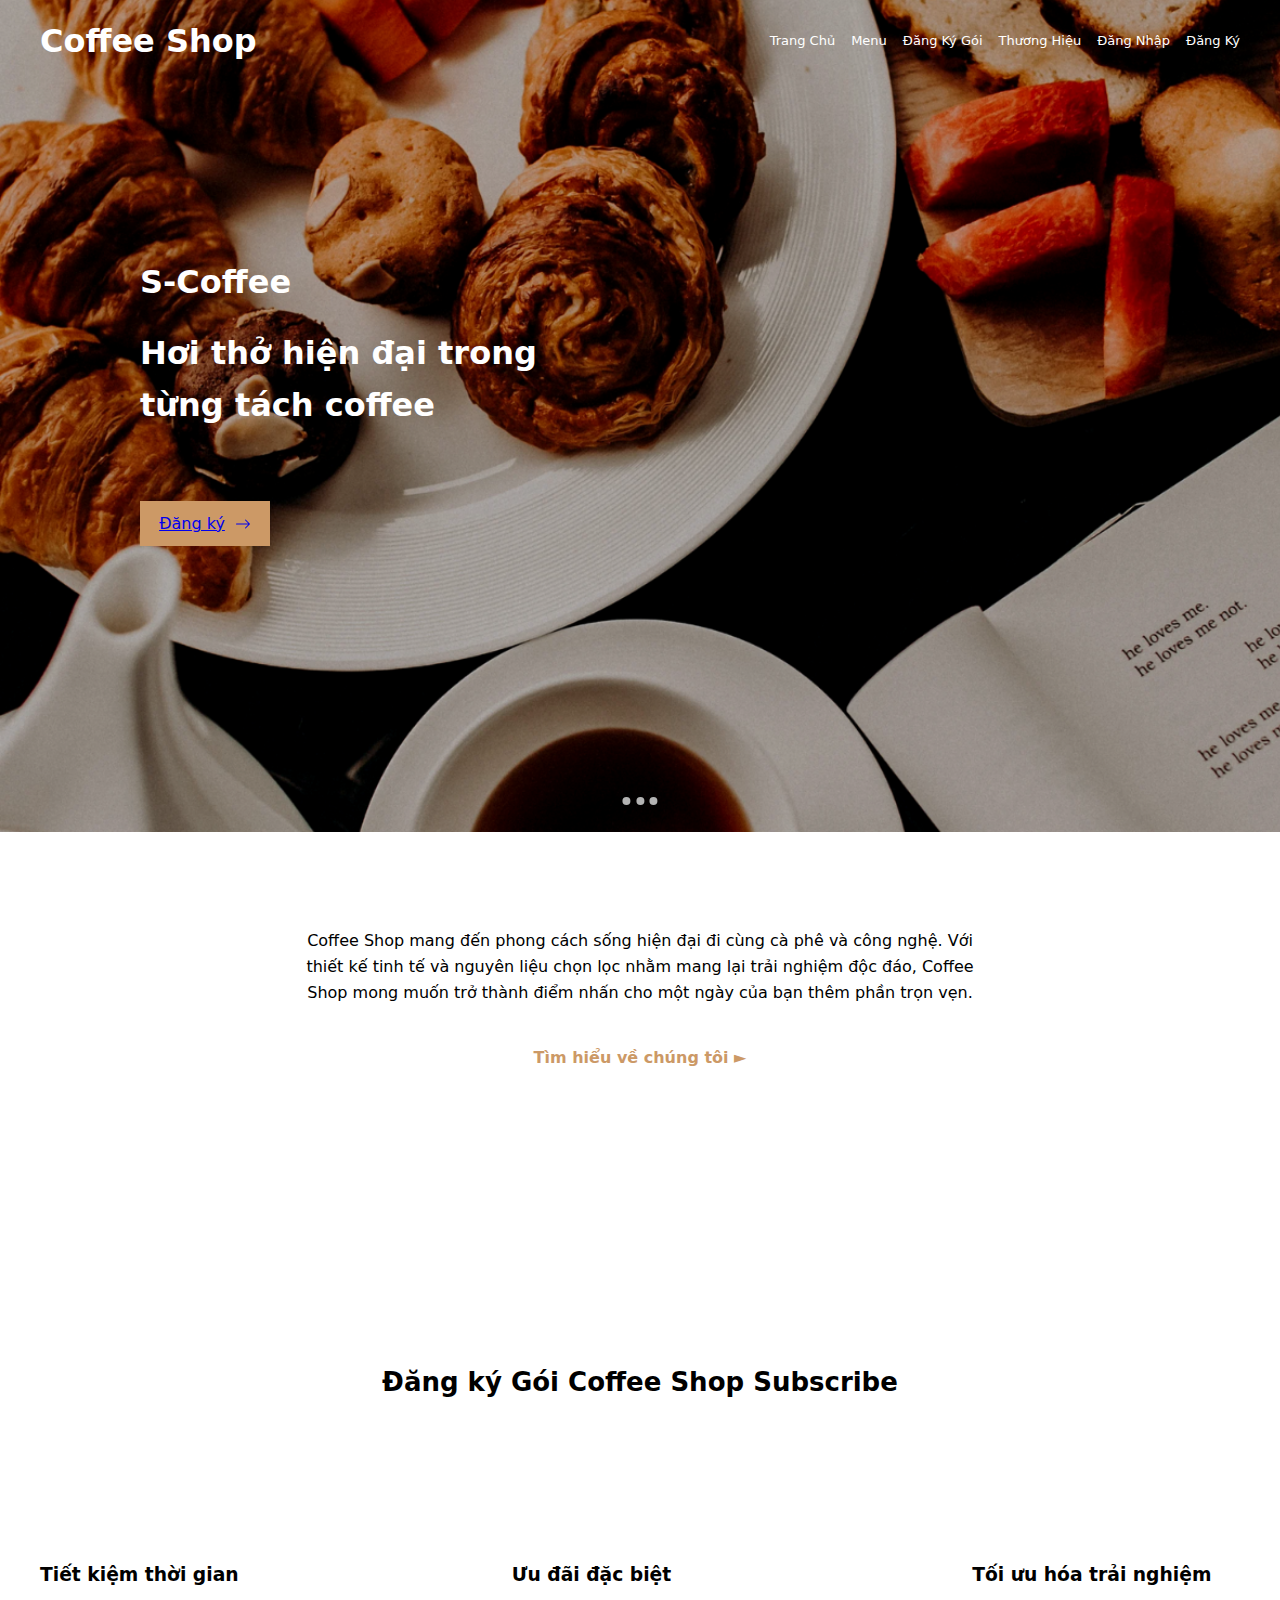
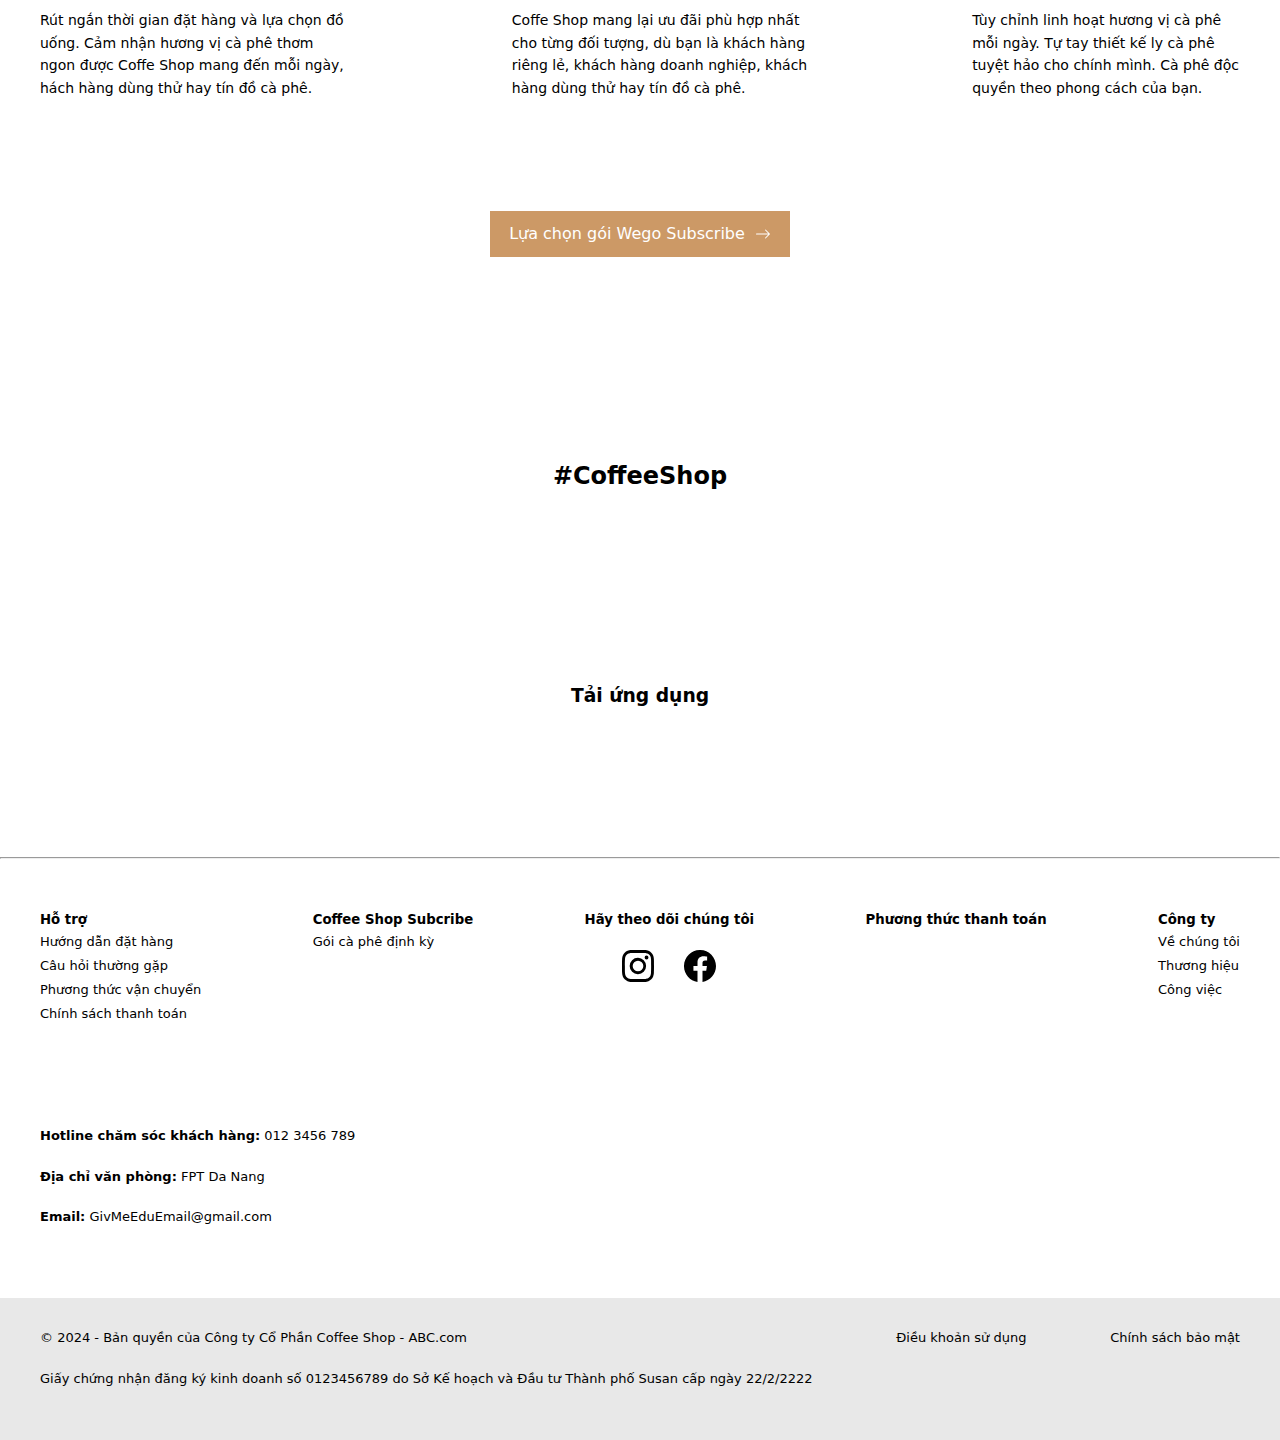
==== commit fd0d60fb: "adasda" ====
--- a/index.html
+++ b/index.html
@@ -5,50 +5,63 @@
     <meta name="viewport" content="width=device-width, initial-scale=1.0" />
     <title>Coffee Shop</title>
     <link rel="stylesheet" href="index.css" />
+    <link rel="stylesheet" href="responsive.css" />
+    <link
+      rel="stylesheet"
+      href="https://cdnjs.cloudflare.com/ajax/libs/font-awesome/5.15.4/css/all.min.css"
+    />
   </head>
   <body>
     <header>
       <div class="container">
-        <h1>Coffee Shop</h1>
+        <div class="header-nav">
+          <h1>Coffee Shop</h1>
+          <div class="navigation">
+            <input type="checkbox" id="check" />
+            <label for="check" class="checkbtn">
+              <i class="fas fa-bars"></i>
+            </label>
+          </div>
+        </div>
         <nav>
-          <ul>
-            <li><a href="#home">Trang Chủ</a></li>
-            <li><a href="#about">Web Order</a></li>
-            <li><a href="#menu">E-Shop</a></li>
-            <li><a href="#contact">Đăng Ký</a></li>
-            <li><a href="#contact">Thương Hiệu</a></li>
-            <li><a href="#contact">Công việc</a></li>
+          <ul class="menu-heading">
+            <li><a href="index.html">Trang Chủ</a></li>
+            <li><a href="webOrder.html">Menu </a></li>
+            <li><a href="dangKyGoi.html ">Đăng Ký Gói</a></li>
+            <li><a href="thuongHieu.html">Thương Hiệu</a></li>
+            <li><a href="login.html">Đăng Nhập</a></li>
+            <li><a href="reg.html">Đăng Ký</a></li>
           </ul>
         </nav>
       </div>
       <div class="container">
         <div class="center-head">
-          <div style="width: 460px">
+          <div class="center-head-element">
             <p><font>S-Coffee</font></p>
             <p>
-              <font style="font-size: 32px"
-                >Hơi thở hiện đại trong từng tách coffee
-              </font>
+              <font>Hơi thở hiện đại trong từng tách coffee </font>
             </p>
           </div>
           <div class="btn">
-            <span>
-              Đăng ký
-              <svg
-                xmlns="http://www.w3.org/2000/svg"
-                width="16"
-                height="16"
-                fill="currentColor"
-                class="bi bi-arrow-right"
-                viewBox="0 0 16 16"
-                style="margin-left: 10px"
-              >
-                <path
-                  fill-rule="evenodd"
-                  d="M1 8a.5.5 0 0 1 .5-.5h11.793l-3.147-3.146a.5.5 0 0 1 .708-.708l4 4a.5.5 0 0 1 0 .708l-4 4a.5.5 0 0 1-.708-.708L13.293 8.5H1.5A.5.5 0 0 1 1 8"
-                />
-              </svg>
-            </span>
+            <a href="dangKyGoi.html">
+              <span>
+                Đăng ký
+                <svg
+                  xmlns="http://www.w3.org/2000/svg"
+                  width="16"
+                  height="16"
+                  fill="currentColor"
+                  class="bi bi-arrow-right"
+                  viewBox="0 0 16 16"
+                  style="margin-left: 10px"
+                >
+                  <path
+                    fill-rule="evenodd"
+                    d="M1 8a.5.5 0 0 1 .5-.5h11.793l-3.147-3.146a.5.5 0 0 1 .708-.708l4 4a.5.5 0 0 1 0 .708l-4 4a.5.5 0 0 1-.708-.708L13.293 8.5H1.5A.5.5 0 0 1 1 8"
+                  />
+                </svg>
+              </span>
+            </a>
           </div>
           <div class="convert">
             <div class="controls">
@@ -77,7 +90,7 @@
     </section>
 
     <section id="about">
-      <div class="container" style="width: 700px; font-size: 16px">
+      <div class="container topic-page-1">
         <center>
           <p>
             Coffee Shop mang đến phong cách sống hiện đại đi cùng cà phê và công
@@ -91,7 +104,15 @@
         </div>
       </div>
     </section>
-
+    <section>
+      <center>
+        <img
+          src="https://wegocoffee.com/img/home/coffee_front.jpg"
+          alt=""
+          width="100%"
+        />
+      </center>
+    </section>
     <section id="menu" style="padding: 100px 0 100px 0">
       <div style="margin: 50px 50px 100px 50px">
         <center>
@@ -100,7 +121,7 @@
           </h4>
         </center>
       </div>
-      <div class="container">
+      <div class="reg-pagkage">
         <div class="menu-item" style="margin-bottom: 2rem">
           <img src="https://wegocoffee.com/img/common/figure-1.svg" alt="" />
           <h3>Tiết kiệm thời gian</h3>
@@ -151,7 +172,7 @@
         </div>
       </div>
     </section>
-    <section style="padding: 50px 0 100px 0">
+    <section class="Coffeshop">
       <center><h2>#CoffeeShop</h2></center>
     </section>
     <section style="padding: 50px 0 100px 0">
@@ -162,7 +183,6 @@
             src="https://wegocoffee.com/img/google-play.png"
             alt=""
             width="200px"
-            style="margin-right: 20px"
           />
           <img
             src="https://wegocoffee.com/img/app-store.png"
@@ -175,112 +195,121 @@
     <hr />
     <footer>
       <div class="container">
-        <div class="footer-top-item">
-          <ul>
-            <h5>Hỗ trợ</h5>
-            <a href=""><li>Hướng dẫn đặt hàng</li></a>
-            <a href=""><li>Câu hỏi thường gặp</li></a>
-            <a href=""><li>Phương thức vận chuyển</li></a>
-            <a href=""> <li>Chính sách thanh toán</li></a>
-          </ul>
-        </div>
-        <div class="footer-top-item">
-          <ul>
-            <h5>Coffee Shop Subcribe</h5>
-            <a href=""><li>Gói cà phê định kỳ</li></a>
-          </ul>
-        </div>
-        <div class="footer-top-item">
-          <h5>Hãy theo dõi chúng tôi</h5>
-          <div class="social">
-            <a href="">
-              <svg
-                xmlns="http://www.w3.org/2000/svg"
-                width="32"
-                height="32"
-                fill="currentColor"
-                class="bi bi-instagram"
-                viewBox="0 0 16 16"
-              >
-                <path
-                  d="M8 0C5.829 0 5.556.01 4.703.048 3.85.088 3.269.222 2.76.42a3.9 3.9 0 0 0-1.417.923A3.9 3.9 0 0 0 .42 2.76C.222 3.268.087 3.85.048 4.7.01 5.555 0 5.827 0 8.001c0 2.172.01 2.444.048 3.297.04.852.174 1.433.372 1.942.205.526.478.972.923 1.417.444.445.89.719 1.416.923.51.198 1.09.333 1.942.372C5.555 15.99 5.827 16 8 16s2.444-.01 3.298-.048c.851-.04 1.434-.174 1.943-.372a3.9 3.9 0 0 0 1.416-.923c.445-.445.718-.891.923-1.417.197-.509.332-1.09.372-1.942C15.99 10.445 16 10.173 16 8s-.01-2.445-.048-3.299c-.04-.851-.175-1.433-.372-1.941a3.9 3.9 0 0 0-.923-1.417A3.9 3.9 0 0 0 13.24.42c-.51-.198-1.092-.333-1.943-.372C10.443.01 10.172 0 7.998 0zm-.717 1.442h.718c2.136 0 2.389.007 3.232.046.78.035 1.204.166 1.486.275.373.145.64.319.92.599s.453.546.598.92c.11.281.24.705.275 1.485.039.843.047 1.096.047 3.231s-.008 2.389-.047 3.232c-.035.78-.166 1.203-.275 1.485a2.5 2.5 0 0 1-.599.919c-.28.28-.546.453-.92.598-.28.11-.704.24-1.485.276-.843.038-1.096.047-3.232.047s-2.39-.009-3.233-.047c-.78-.036-1.203-.166-1.485-.276a2.5 2.5 0 0 1-.92-.598 2.5 2.5 0 0 1-.6-.92c-.109-.281-.24-.705-.275-1.485-.038-.843-.046-1.096-.046-3.233s.008-2.388.046-3.231c.036-.78.166-1.204.276-1.486.145-.373.319-.64.599-.92s.546-.453.92-.598c.282-.11.705-.24 1.485-.276.738-.034 1.024-.044 2.515-.045zm4.988 1.328a.96.96 0 1 0 0 1.92.96.96 0 0 0 0-1.92m-4.27 1.122a4.109 4.109 0 1 0 0 8.217 4.109 4.109 0 0 0 0-8.217m0 1.441a2.667 2.667 0 1 1 0 5.334 2.667 2.667 0 0 1 0-5.334"
-                />
-              </svg>
-            </a>
-            <a href="" style="margin-left: 30px">
-              <svg
-                xmlns="http://www.w3.org/2000/svg"
-                width="32"
-                height="32"
-                fill="currentColor"
-                class="bi bi-facebook"
-                viewBox="0 0 16 16"
-              >
-                <path
-                  d="M16 8.049c0-4.446-3.582-8.05-8-8.05C3.58 0-.002 3.603-.002 8.05c0 4.017 2.926 7.347 6.75 7.951v-5.625h-2.03V8.05H6.75V6.275c0-2.017 1.195-3.131 3.022-3.131.876 0 1.791.157 1.791.157v1.98h-1.009c-.993 0-1.303.621-1.303 1.258v1.51h2.218l-.354 2.326H9.25V16c3.824-.604 6.75-3.934 6.75-7.951"
-                />
-              </svg>
-            </a>
-          </div>
-        </div>
-        <div class="footer-top-item">
-          <center><h5>Phương thức thanh toán</h5></center>
-          <div class="social">
+        <div class="item-container">
+          <div class="footer-top-item">
+            <ul>
+              <h5>Hỗ trợ</h5>
+              <a href=""><li>Hướng dẫn đặt hàng</li></a>
+              <a href=""><li>Câu hỏi thường gặp</li></a>
+              <a href=""><li>Phương thức vận chuyển</li></a>
+              <a href=""> <li>Chính sách thanh toán</li></a>
+            </ul>
+          </div>
+
+          <div class="footer-top-item">
+            <ul>
+              <h5>Coffee Shop Subcribe</h5>
+              <a href=""><li>Gói cà phê định kỳ</li></a>
+            </ul>
+          </div>
+          <div class="footer-top-item">
+            <h5>Hãy theo dõi chúng tôi</h5>
+            <div class="social">
+              <a href="">
+                <svg
+                  xmlns="http://www.w3.org/2000/svg"
+                  width="32"
+                  height="32"
+                  fill="currentColor"
+                  class="bi bi-instagram"
+                  viewBox="0 0 16 16"
+                >
+                  <path
+                    d="M8 0C5.829 0 5.556.01 4.703.048 3.85.088 3.269.222 2.76.42a3.9 3.9 0 0 0-1.417.923A3.9 3.9 0 0 0 .42 2.76C.222 3.268.087 3.85.048 4.7.01 5.555 0 5.827 0 8.001c0 2.172.01 2.444.048 3.297.04.852.174 1.433.372 1.942.205.526.478.972.923 1.417.444.445.89.719 1.416.923.51.198 1.09.333 1.942.372C5.555 15.99 5.827 16 8 16s2.444-.01 3.298-.048c.851-.04 1.434-.174 1.943-.372a3.9 3.9 0 0 0 1.416-.923c.445-.445.718-.891.923-1.417.197-.509.332-1.09.372-1.942C15.99 10.445 16 10.173 16 8s-.01-2.445-.048-3.299c-.04-.851-.175-1.433-.372-1.941a3.9 3.9 0 0 0-.923-1.417A3.9 3.9 0 0 0 13.24.42c-.51-.198-1.092-.333-1.943-.372C10.443.01 10.172 0 7.998 0zm-.717 1.442h.718c2.136 0 2.389.007 3.232.046.78.035 1.204.166 1.486.275.373.145.64.319.92.599s.453.546.598.92c.11.281.24.705.275 1.485.039.843.047 1.096.047 3.231s-.008 2.389-.047 3.232c-.035.78-.166 1.203-.275 1.485a2.5 2.5 0 0 1-.599.919c-.28.28-.546.453-.92.598-.28.11-.704.24-1.485.276-.843.038-1.096.047-3.232.047s-2.39-.009-3.233-.047c-.78-.036-1.203-.166-1.485-.276a2.5 2.5 0 0 1-.92-.598 2.5 2.5 0 0 1-.6-.92c-.109-.281-.24-.705-.275-1.485-.038-.843-.046-1.096-.046-3.233s.008-2.388.046-3.231c.036-.78.166-1.204.276-1.486.145-.373.319-.64.599-.92s.546-.453.92-.598c.282-.11.705-.24 1.485-.276.738-.034 1.024-.044 2.515-.045zm4.988 1.328a.96.96 0 1 0 0 1.92.96.96 0 0 0 0-1.92m-4.27 1.122a4.109 4.109 0 1 0 0 8.217 4.109 4.109 0 0 0 0-8.217m0 1.441a2.667 2.667 0 1 1 0 5.334 2.667 2.667 0 0 1 0-5.334"
+                  />
+                </svg>
+              </a>
+              <a href="">
+                <svg
+                  xmlns="http://www.w3.org/2000/svg"
+                  width="32"
+                  height="32"
+                  fill="currentColor"
+                  class="bi bi-facebook"
+                  viewBox="0 0 16 16"
+                >
+                  <path
+                    d="M16 8.049c0-4.446-3.582-8.05-8-8.05C3.58 0-.002 3.603-.002 8.05c0 4.017 2.926 7.347 6.75 7.951v-5.625h-2.03V8.05H6.75V6.275c0-2.017 1.195-3.131 3.022-3.131.876 0 1.791.157 1.791.157v1.98h-1.009c-.993 0-1.303.621-1.303 1.258v1.51h2.218l-.354 2.326H9.25V16c3.824-.604 6.75-3.934 6.75-7.951"
+                  />
+                </svg>
+              </a>
+            </div>
+          </div>
+          <div class="footer-top-item">
+            <center><h5>Phương thức thanh toán</h5></center>
+            <div class="social">
+              <img
+                src="https://wegocoffee.com/img/payments/ic_internet_banking.svg"
+                alt=""
+              />
+              <img
+                src="https://wegocoffee.com/img/payments/ic_momo.svg"
+                alt=""
+              />
+              <img
+                src="https://wegocoffee.com/img/payments/ic_vnpay.svg"
+                alt=""
+              />
+            </div>
+          </div>
+          <div class="footer-top-item">
+            <ul>
+              <h5>Công ty</h5>
+              <a href=""><li>Về chúng tôi</li></a>
+              <a href=""><li>Thương hiệu</li></a>
+              <a href=""><li>Công việc</li></a>
+            </ul>
+          </div>
+        </div>
+      </div>
+      <div class="container">
+        <div class="item-container">
+          <div class="hotline">
+            <p><b>Hotline chăm sóc khách hàng:</b> 012 3456 789</p>
+            <p>
+              <b>Địa chỉ văn phòng:</b> FPT Da Nang
+            </p>
+            <p><b>Email:</b> GivMeEduEmail@gmail.com</p>
+          </div>
+          <div>
             <img
-              src="https://wegocoffee.com/img/payments/ic_internet_banking.svg"
+              src="https://wegocoffee.com/img/certification.png"
               alt=""
+              width="100px"
             />
-            <img src="https://wegocoffee.com/img/payments/ic_momo.svg" alt="" />
-            <img
-              src="https://wegocoffee.com/img/payments/ic_vnpay.svg"
-              alt=""
-            />
-          </div>
-        </div>
-        <div class="footer-top-item">
-          <ul>
-            <h5>Công ty</h5>
-            <a href=""><li>Về chúng tôi</li></a>
-            <a href=""><li>Thương hiệu</li></a>
-            <a href=""><li>Công việc</li></a>
-          </ul>
-        </div>
-      </div>
-      <div class="container">
-        <div class="hotline">
-          <p><b>Hotline chăm sóc khách hàng:</b> 012 3456 789</p>
-          <p>
-            <b>Địa chỉ văn phòng:</b> Ionia 0175 Sumaria, Quận Trost, Thành phố
-            Susan
-          </p>
-          <p><b>Email:</b> Susan0175Abe@gmail.com</p>
-        </div>
-        <div>
-          <img
-            src="https://wegocoffee.com/img/certification.png"
-            alt=""
-            width="100px"
-          />
+          </div>
         </div>
       </div>
       <div class="footer-bottom">
         <div class="container">
-          <div class="hotline">
-            <p>
-              © 2024 - Bản quyền của Công ty Cổ Phần Coffee Shop - Susan.com
-            </p>
-            <div>
+          <div class="item-container-2">
+            <div class="hotline">
               <p>
-                Giấy chứng nhận đăng ký kinh doanh số 0123456789 do Sở Kế hoạch
-                và Đầu tư Thành phố Susan cấp ngày 21/08/2050
+                © 2024 - Bản quyền của Công ty Cổ Phần Coffee Shop - ABC.com
               </p>
-            </div>
-          </div>
-          <div class="hotline">
-            <p>Điều khoản sử dụng</p>
-          </div>
-          <div class="hotline">
-            <p>Chính sách bảo mật</p>
+              <div>
+                <p>
+                  Giấy chứng nhận đăng ký kinh doanh số 0123456789 do Sở Kế
+                  hoạch và Đầu tư Thành phố Susan cấp ngày 22/2/2222
+                </p>
+              </div>
+            </div>
+            <div class="hotline">
+              <p>Điều khoản sử dụng</p>
+            </div>
+            <div class="hotline">
+              <p>Chính sách bảo mật</p>
+            </div>
           </div>
         </div>
       </div>
--- a/index.css
+++ b/index.css
@@ -4,7 +4,8 @@
   box-sizing: border-box;
 }
 body {
-  font-family: Arial, sans-serif;
+  font-family: system-ui, -apple-system, BlinkMacSystemFont, "Segoe UI", Roboto,
+    Oxygen, Ubuntu, Cantarell, "Open Sans", "Helvetica Neue", sans-serif;
   line-height: 1.6;
 }
 
@@ -13,12 +14,16 @@
   padding: 1rem 0;
   background-repeat: no-repeat;
   position: relative;
+  transition: 1s;
 }
 
 .center-head {
   font-weight: 600;
   width: 100%;
-  padding: 200px 0 80px 100px;
+  padding: 190px 0 0 100px;
+}
+.center-head-element {
+  width: 40%;
 }
 .btn {
   padding: 50px 0 50px 0;
@@ -35,7 +40,12 @@
 
 .convert {
   width: 100%;
-  margin: 200px 0 20px 0;
+  margin: 220px 0 20px 0;
+}
+
+div.topic-page-1 {
+  width: 700px;
+  font-size: 16px;
 }
 
 header .container {
@@ -101,9 +111,7 @@
   align-items: center;
   justify-content: center;
 }
-.menu-item + .menu-item {
-  margin: 0 0 2rem 10rem;
-}
+
 .menu-item p {
   font-size: 14px;
 }
@@ -190,3 +198,321 @@
   padding: 30px;
   background-color: #e8e8e8;
 }
+.main-order {
+  padding: 100px 0 100px 0;
+}
+.coffee-order {
+  font-size: 14px;
+  width: 69.5%;
+  margin-bottom: 50px;
+}
+.slideProduct button {
+  border: none;
+  padding: 8px;
+  cursor: pointer;
+  align-items: flex-start;
+}
+.slideProduct button + button {
+  margin-left: 2px;
+}
+.conver-slide-button {
+  display: flex;
+  margin: 20px 18px 20px 0;
+  justify-content: flex-end;
+}
+.slider-container {
+  display: flex;
+  align-items: center;
+  width: 100%;
+  overflow: hidden;
+  position: relative;
+}
+
+.slider-wrapper {
+  overflow: hidden;
+  width: 100%;
+}
+
+.slider,
+.slider-2,
+.slider-3,
+.slider-4,
+.slider-5,
+.slider-6 {
+  display: flex;
+  transition: transform 1s ease;
+  justify-content: space-between;
+}
+
+.slide,
+.slide-2,
+.slide-3,
+.slide-4,
+.slide-5,
+.slide-6 {
+  background-color: #fff;
+  border: 1px solid #ccc;
+  text-align: center;
+  font-size: 1.5em;
+  font-weight: bold;
+  transition: 0.3s;
+}
+
+.slide img,
+.slide-2 img,
+.slide-3 img,
+.slide-4 img,
+.slide-5 img,
+.slide-6 img {
+  width: 250px;
+  padding: 10px;
+  padding-bottom: 0;
+}
+
+.slide:hover,
+.slide-2:hover,
+.slide-3:hover,
+.slide-4:hover,
+.slide-5:hover,
+.slide-6:hover {
+  width: 253px;
+  box-shadow: 0 0 2px 0 black;
+}
+
+.product + .product {
+  margin-left: 30px;
+}
+.product {
+  width: 33.33%;
+}
+.nav-btn {
+  padding: 10px 20px;
+  background-color: #333;
+  color: #fff;
+  border: none;
+  cursor: pointer;
+  font-size: 1em;
+  position: absolute;
+  top: 50%;
+  transform: translateY(-50%);
+  z-index: 1;
+}
+
+.prev {
+  left: 10px;
+}
+
+.next {
+  right: 10px;
+}
+
+.nav-btn:focus {
+  outline: none;
+}
+.name-price {
+  margin-top: 20px;
+}
+.complex-background {
+  width: 100%;
+  height: 560px;
+  background-image: url("https://rangrangcoffee.watacorp.com/wp-content/uploads/2021/09/RR-Banner-SUB-scaled.jpeg"); /* Đường dẫn đến hình ảnh nền */
+  background-size: cover; /* Điều chỉnh kích thước hình nền để bao phủ toàn bộ phần tử */
+  background-repeat: no-repeat; /* Hình nền không lặp lại */
+  margin: 0;
+  background-color: rgba(0, 0, 0, 0.5); /* Màu nền với độ trong suốt */
+}
+.complex-topic,
+.complex-topic-2 {
+  margin: 10% 0 10% 0;
+  width: 35%;
+}
+.complex-topic-2 {
+  display: flex;
+  justify-content: center;
+  flex-direction: column;
+  align-items: center;
+}
+.complex-topic button,
+.complex-topic-2 button {
+  padding: 10px 30px 10px 30px;
+  font-size: 16px;
+  font-weight: 100;
+  border: none;
+  cursor: pointer;
+  background-color: #cc9966;
+  transition: 0.3s;
+  color: #fff;
+}
+.complex-topic button:hover,
+.complex-topic-2 button:hover {
+  background-color: #000;
+  color: #fff;
+}
+.complex-background-2 {
+  width: 100%;
+  height: 300px;
+  background-image: url("https://rangrangcoffee.watacorp.com/wp-content/uploads/2021/09/RR-Banner-SUB2-scaled.jpeg"); /* Đường dẫn đến hình ảnh nền */
+  background-size: cover; /* Điều chỉnh kích thước hình nền để bao phủ toàn bộ phần tử */
+  background-repeat: no-repeat; /* Hình nền không lặp lại */
+  margin: 0;
+  background-color: rgba(0, 0, 0, 0.5); /* Màu nền với độ trong suốt */
+  display: flex;
+  align-items: center;
+}
+.complex-background-2 p {
+  text-align: center;
+}
+.choose-coffee {
+  display: flex;
+
+  justify-content: center;
+  align-items: center;
+  position: relative;
+}
+
+.btn-choose-coffee {
+  cursor: pointer;
+  position: relative;
+  padding: 10px 20px 10px 20px;
+}
+
+.btn-choose-coffee.active::after {
+  content: "";
+  position: absolute;
+  left: 0;
+  bottom: -5px;
+  width: 100%;
+  height: 4px;
+  background-color: #333;
+  transition: 0.5s;
+}
+.choose-coffee::before {
+  content: "";
+  position: absolute;
+  left: 0;
+  bottom: -5px;
+  width: 100%;
+  height: 1px;
+  background-color: #ccc;
+}
+.menu-sub {
+  width: 22%;
+  padding: 20px;
+  border: 1px solid #333;
+  margin-top: 100px;
+  display: flex;
+  justify-content: center;
+  align-items: center;
+}
+.subcription {
+  color: rgb(68, 68, 68);
+  padding: 0 0 100px 0;
+  position: relative;
+}
+
+.subcription::before {
+  content: "";
+  position: absolute;
+  left: 0;
+  bottom: -5px;
+  width: 100%;
+  height: 1px;
+  background-color: #ccc;
+}
+
+.bg-item-1 {
+  width: 247x;
+  height: 130px;
+  background-image: url("https://rangrangcoffee.watacorp.com/wp-content/uploads/2021/06/RRN5.jpg"); /* Đường dẫn đến hình ảnh nền */
+  background-size: cover; /* Điều chỉnh kích thước hình nền để bao phủ toàn bộ phần tử */
+  background-repeat: no-repeat; /* Hình nền không lặp lại */
+  margin: 0;
+  background-color: rgba(0, 0, 0, 0.5); /* Màu nền với độ trong suốt */
+  display: flex;
+}
+.sub-item button {
+  padding: 10px 30px 10px 30px;
+  font-size: 16px;
+  font-weight: 100;
+  border: none;
+  cursor: pointer;
+  background-color: #cc9966;
+  transition: 0.3s;
+  color: #fff;
+  width: 100%;
+  margin-top: 10px;
+}
+.sub-item span,
+h2,
+p {
+  padding-bottom: 20px;
+}
+
+.sub-item button:hover {
+  background-color: #000;
+  color: #fff;
+}
+.topic-4 {
+  display: flex;
+  flex-direction: row;
+  width: 80%;
+}
+.element-4 + .element-4-2 {
+  margin-left: 130px;
+}
+
+.topic-4 p {
+  font-weight: 400;
+  font-size: 14px;
+}
+.topic-container {
+  display: flex;
+  justify-content: center;
+  padding: 20px 0 100px 0;
+}
+div.reg-pagkage {
+  width: 1200px;
+  margin: 0 auto;
+  display: flex;
+  justify-content: space-between;
+  align-items: center;
+}
+.menu-item + .menu-item {
+  margin: 0 0 2rem 10rem;
+}
+center img + img {
+  margin-left: 20px;
+}
+.Coffeshop {
+  padding: 50px 0 100px 0;
+}
+.center-head-element font {
+  font-size: 32px;
+}
+.item-container,
+.item-container-2 {
+  width: 100%;
+  display: flex;
+  justify-content: space-between;
+}
+.social a + a {
+  margin-left: 30px;
+}
+.element-4 img {
+  width: 364.88px;
+}
+.element-4-2 img {
+  width: 364.88px;
+}
+.complex-topic h4 {
+  font-size: 32px;
+  font-weight: 600;
+}
+.complex-topic p {
+  padding: 10px 0 10px 0;
+  font-size: 20px;
+  font-weight: 200;
+}
+.navigation {
+  display: none;
+}
--- a/responsive.css
+++ b/responsive.css
@@ -0,0 +1,318 @@
+@media (max-width: 480px) {
+  .container {
+    width: 100%;
+  }
+  .center-head {
+    padding: 20px;
+  }
+  div.center-head-element {
+    width: 100%;
+  }
+  .convert {
+    padding: 0;
+    margin-top: 0;
+  }
+  div.topic-page-1 {
+    width: 100%;
+  }
+  div.reg-pagkage {
+    width: 100%;
+    display: flex;
+    flex-direction: column;
+    justify-content: center;
+    align-items: center;
+  }
+  .menu-item + .menu-item {
+    margin: 50px 0 0 0;
+  }
+  .menu-item {
+    width: 100%;
+    padding: 30px;
+  }
+  .btn {
+    padding: 10px;
+  }
+  .container center {
+    display: flex;
+    flex-direction: column;
+    align-items: center;
+  }
+  center img + img {
+    margin: 10px 0 0 0;
+  }
+  .Coffeshop {
+    padding: 0;
+  }
+  .Coffeshop center h2 {
+    padding: 0;
+    margin: 0;
+  }
+  .controls center {
+    display: flex;
+    flex-direction: row;
+    justify-content: space-between;
+  }
+  .controls center button + button {
+    margin-left: 10px;
+  }
+  .center-head-element font {
+    font-size: 24px;
+  }
+  .center-head-element p {
+    margin: 0;
+    padding: 0;
+  }
+  .convert {
+    margin-top: 100px;
+  }
+  .item-container {
+    display: grid;
+    grid-template-columns: repeat(2, 1fr); /* 3 cột với kích thước bằng nhau */
+    gap: 30px; /* Khoảng cách giữa các phần tử */
+    padding: 10px;
+  }
+  .item-container-2 {
+    display: grid;
+    grid-template-columns: repeat(1, 1fr); /* 3 cột với kích thước bằng nhau */
+  }
+  .social a + a {
+    margin-left: 10px;
+  }
+  .coffee-order {
+    width: 100%;
+    padding: 10px;
+  }
+  .product {
+    width: 100%;
+  }
+  .product + .product {
+    margin-left: 0;
+  }
+  .slider-container {
+    width: 100%;
+    display: flex;
+    align-items: center;
+    justify-content: center;
+  }
+  .slider {
+    width: 100%;
+    display: flex;
+    justify-content: space-between;
+    align-items: flex-end;
+  }
+  .slider-wrapper {
+    width: 244px;
+  }
+  .topic-4 {
+    display: flex;
+    flex-direction: column;
+    align-items: center;
+    width: 80%;
+  }
+  div.element-4 {
+    display: flex;
+    flex-direction: column;
+    align-items: center;
+    margin: 0;
+    padding: 0;
+    width: 100%;
+  }
+  .element-4-2 img {
+    width: 200px;
+    margin-top: 100px;
+    margin-right: 120px;
+  }
+  .element-4 img {
+    width: 200px;
+  }
+  .complex-background {
+    width: 100%;
+  }
+  .complex-background-2 {
+    width: 100%;
+  }
+  .complex-topic {
+    display: flex;
+    flex-direction: column;
+    width: 100%;
+    text-align: center;
+  }
+  .complex-topic-2 {
+    display: flex;
+    flex-direction: column;
+    width: 100%;
+    text-align: center;
+  }
+  .menu-sub {
+    width: 90%;
+  }
+  .subcription {
+    display: flex;
+    justify-content: center;
+    padding: 10px;
+  }
+}
+@media (max-width: 768px) {
+  .container {
+    width: 100%;
+  }
+  .center-head {
+    padding: 20px;
+  }
+  div.center-head-element {
+    width: 100%;
+  }
+  .convert {
+    padding: 0;
+    margin-top: 0;
+  }
+  div.topic-page-1 {
+    width: 100%;
+  }
+  div.reg-pagkage {
+    width: 100%;
+    display: flex;
+    flex-direction: column;
+    justify-content: center;
+    align-items: center;
+  }
+  .menu-item + .menu-item {
+    margin: 50px 0 0 0;
+  }
+  .menu-item {
+    width: 100%;
+    padding: 30px;
+  }
+  .btn {
+    padding: 10px;
+  }
+  .container center {
+    display: flex;
+    flex-direction: column;
+    align-items: center;
+  }
+  center img + img {
+    margin: 10px 0 0 0;
+  }
+  .Coffeshop {
+    padding: 0;
+  }
+  .Coffeshop center h2 {
+    padding: 0;
+    margin: 0;
+  }
+  .controls center {
+    display: flex;
+    flex-direction: row;
+    justify-content: space-between;
+  }
+  .controls center button + button {
+    margin-left: 10px;
+  }
+  .center-head-element font {
+    font-size: 24px;
+  }
+  .center-head-element p {
+    margin: 0;
+    padding: 0;
+  }
+
+  .convert {
+    margin-top: 100px;
+  }
+  .item-container {
+    display: grid;
+    grid-template-columns: repeat(2, 1fr); /* 3 cột với kích thước bằng nhau */
+    gap: 30px; /* Khoảng cách giữa các phần tử */
+    padding: 10px;
+  }
+  .item-container-2 {
+    display: grid;
+    grid-template-columns: repeat(1, 1fr); /* 3 cột với kích thước bằng nhau */
+  }
+  .social a + a {
+    margin-left: 10px;
+  }
+  .coffee-order {
+    width: 100%;
+    padding: 10px;
+  }
+  .product {
+    width: 100%;
+  }
+  .product + .product {
+    margin-left: 0;
+  }
+  .slider-container {
+    width: 100%;
+    display: flex;
+    align-items: center;
+    justify-content: center;
+  }
+  .slider {
+    width: 100%;
+    display: flex;
+    justify-content: space-between;
+    align-items: flex-end;
+  }
+  .slider-wrapper {
+    width: 244px;
+  }
+  .topic-4 {
+    display: flex;
+    flex-direction: column;
+    align-items: center;
+    width: 80%;
+  }
+  div.element-4 {
+    display: flex;
+    flex-direction: column;
+    align-items: center;
+    margin: 0;
+    padding: 0;
+    width: 100%;
+  }
+  .element-4-2 img {
+    width: 200px;
+    margin-top: 100px;
+    margin-right: 120px;
+  }
+  .element-4 img {
+    width: 200px;
+  }
+  .complex-background {
+    width: 100%;
+  }
+  .complex-background-2 {
+    width: 100%;
+  }
+  .complex-topic {
+    display: flex;
+    flex-direction: column;
+    width: 100%;
+    text-align: center;
+  }
+  .complex-topic-2 {
+    display: flex;
+    flex-direction: column;
+    width: 100%;
+    text-align: center;
+  }
+  .menu-sub {
+    width: 90%;
+  }
+  .subcription {
+    display: flex;
+    justify-content: center;
+    padding: 10px;
+  }
+  .menu-item {
+    display: flex;
+    justify-content: center;
+    flex-direction: column;
+  }
+  /* ......................................................................................................................... */
+  .checkbtn {
+    cursor: pointer;
+  }
+}
